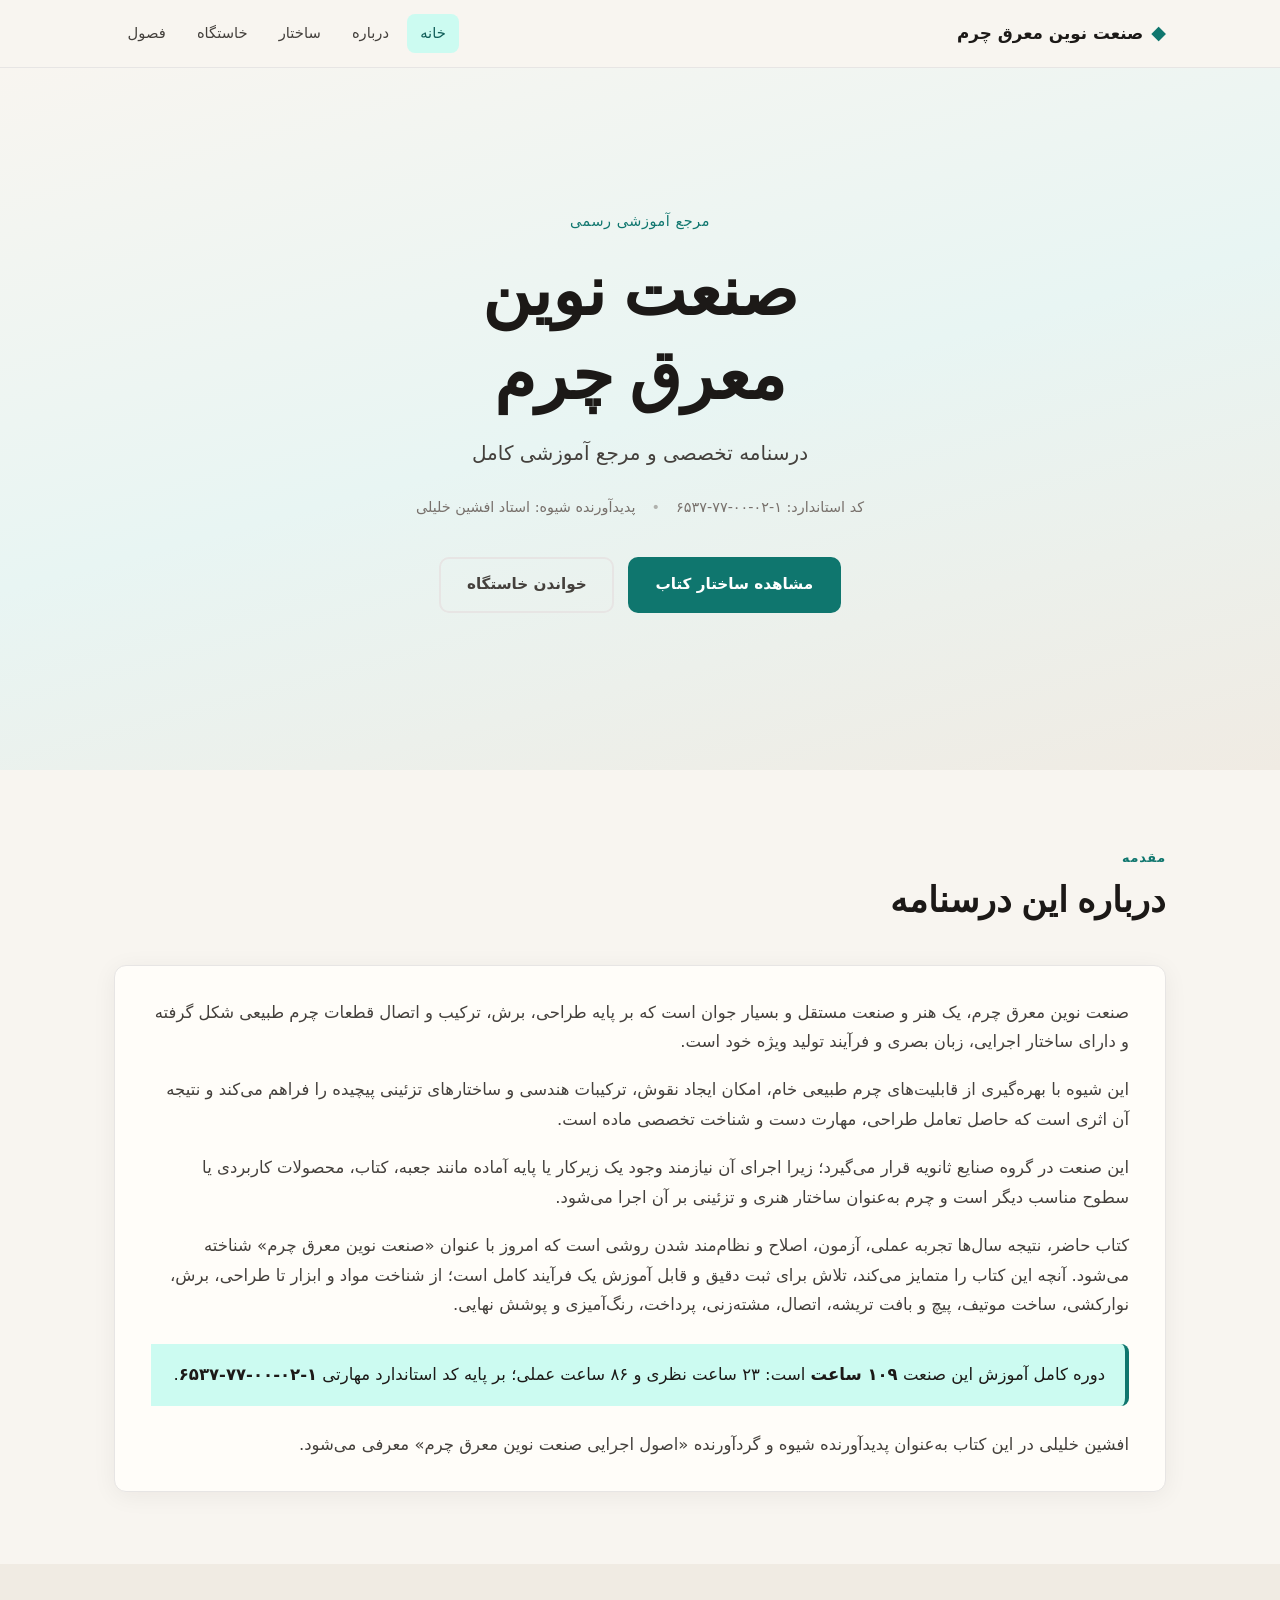
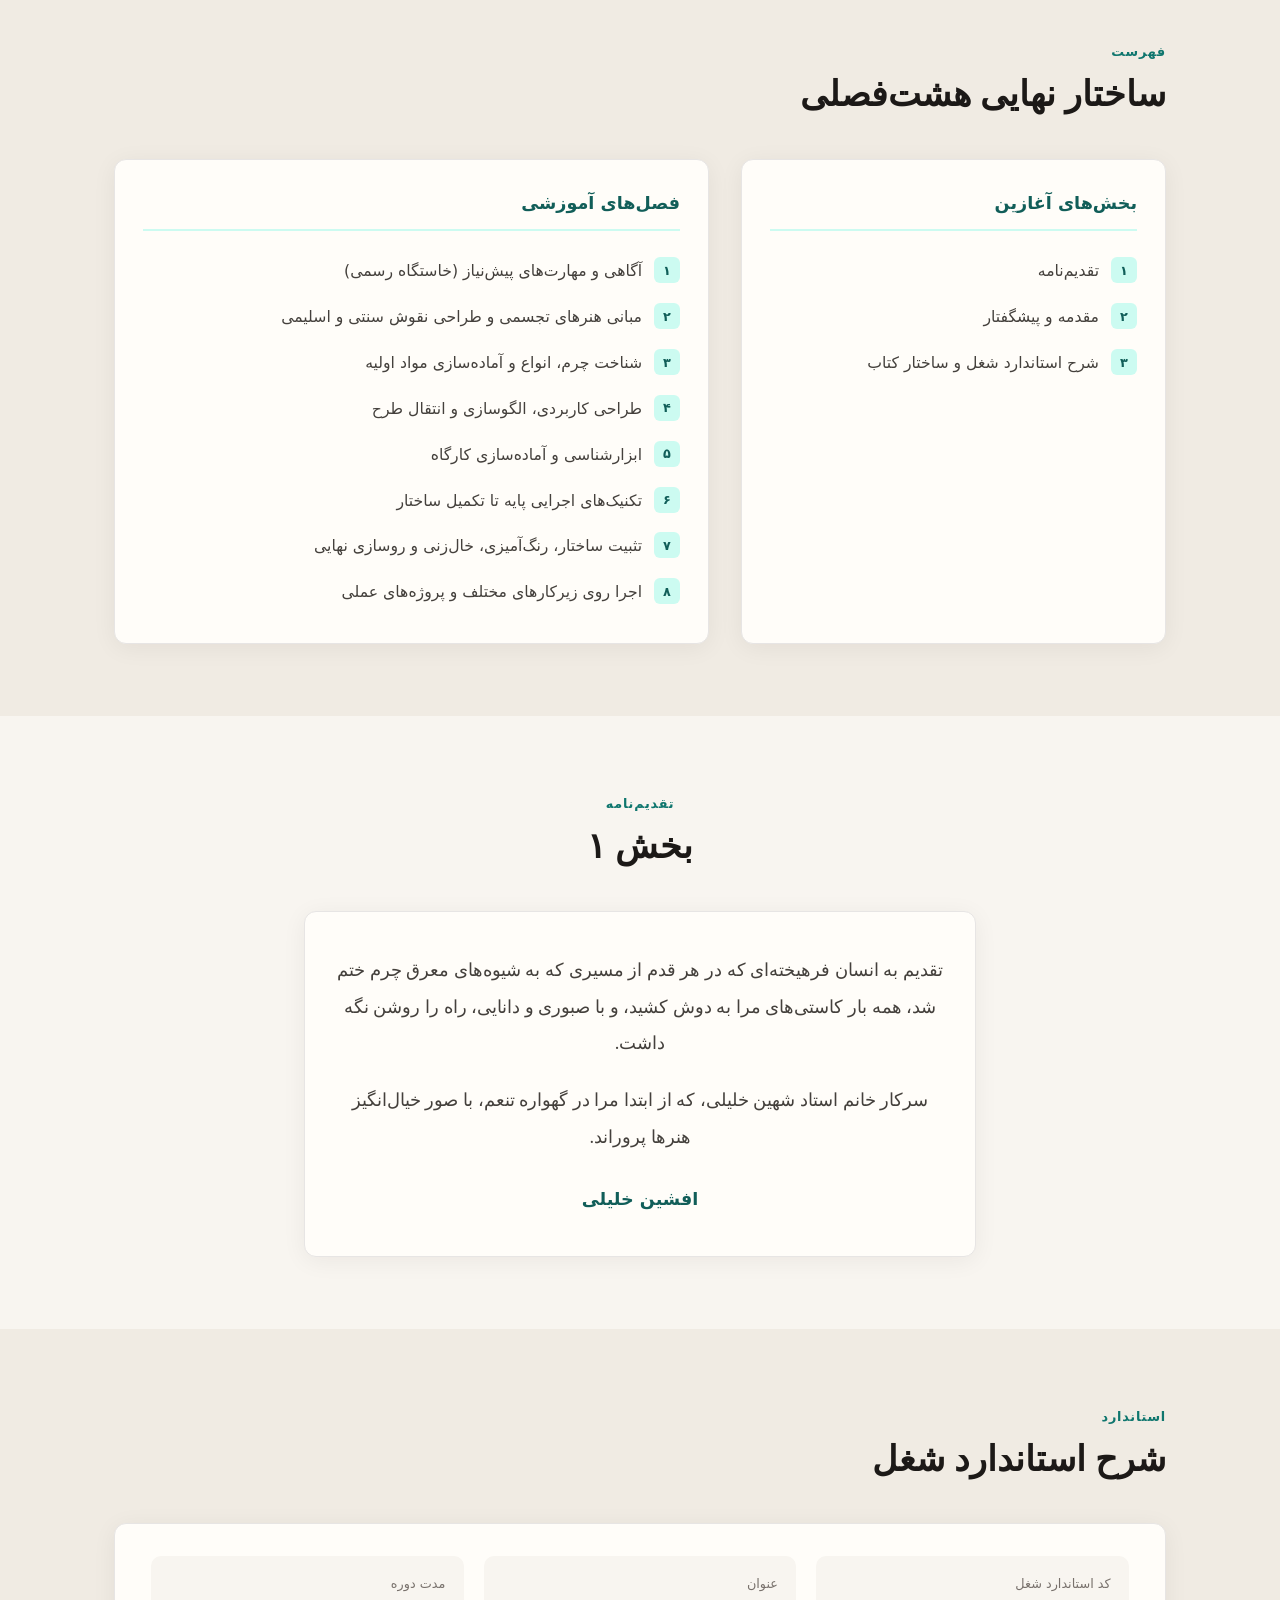
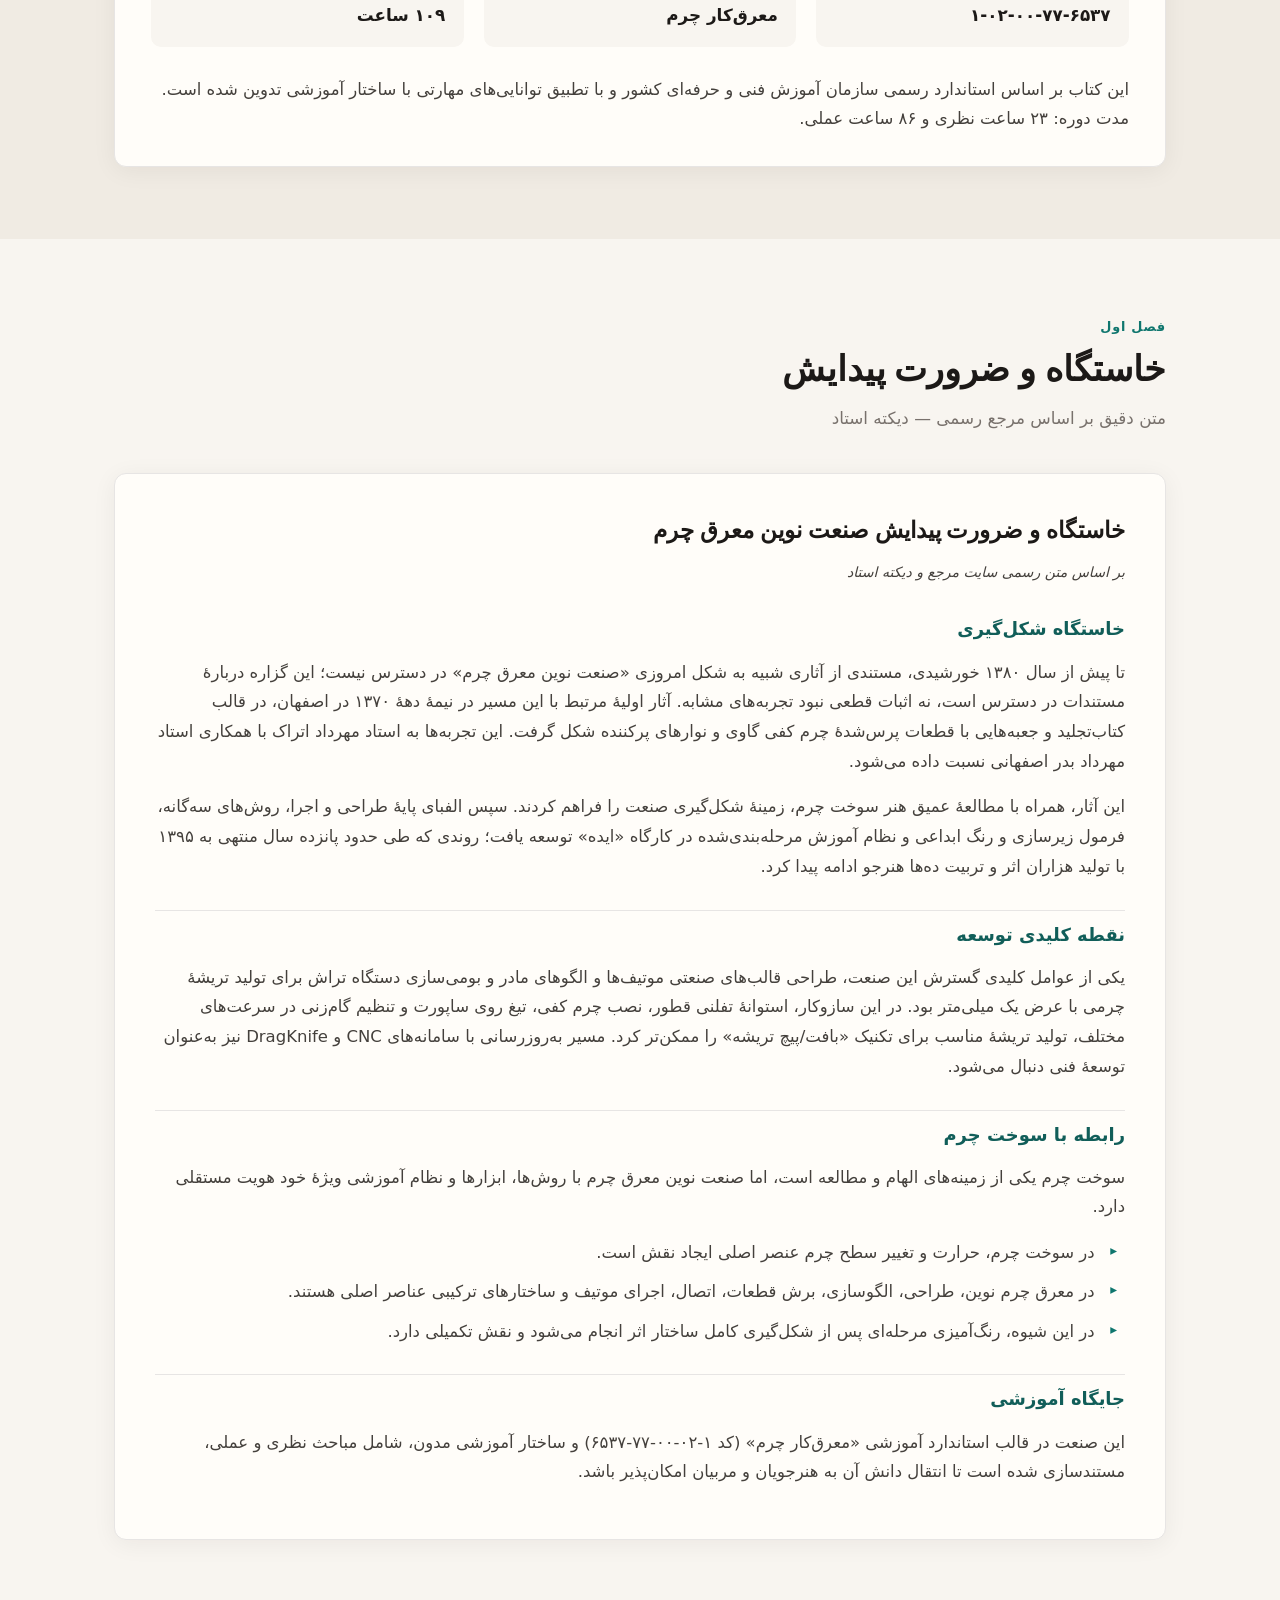
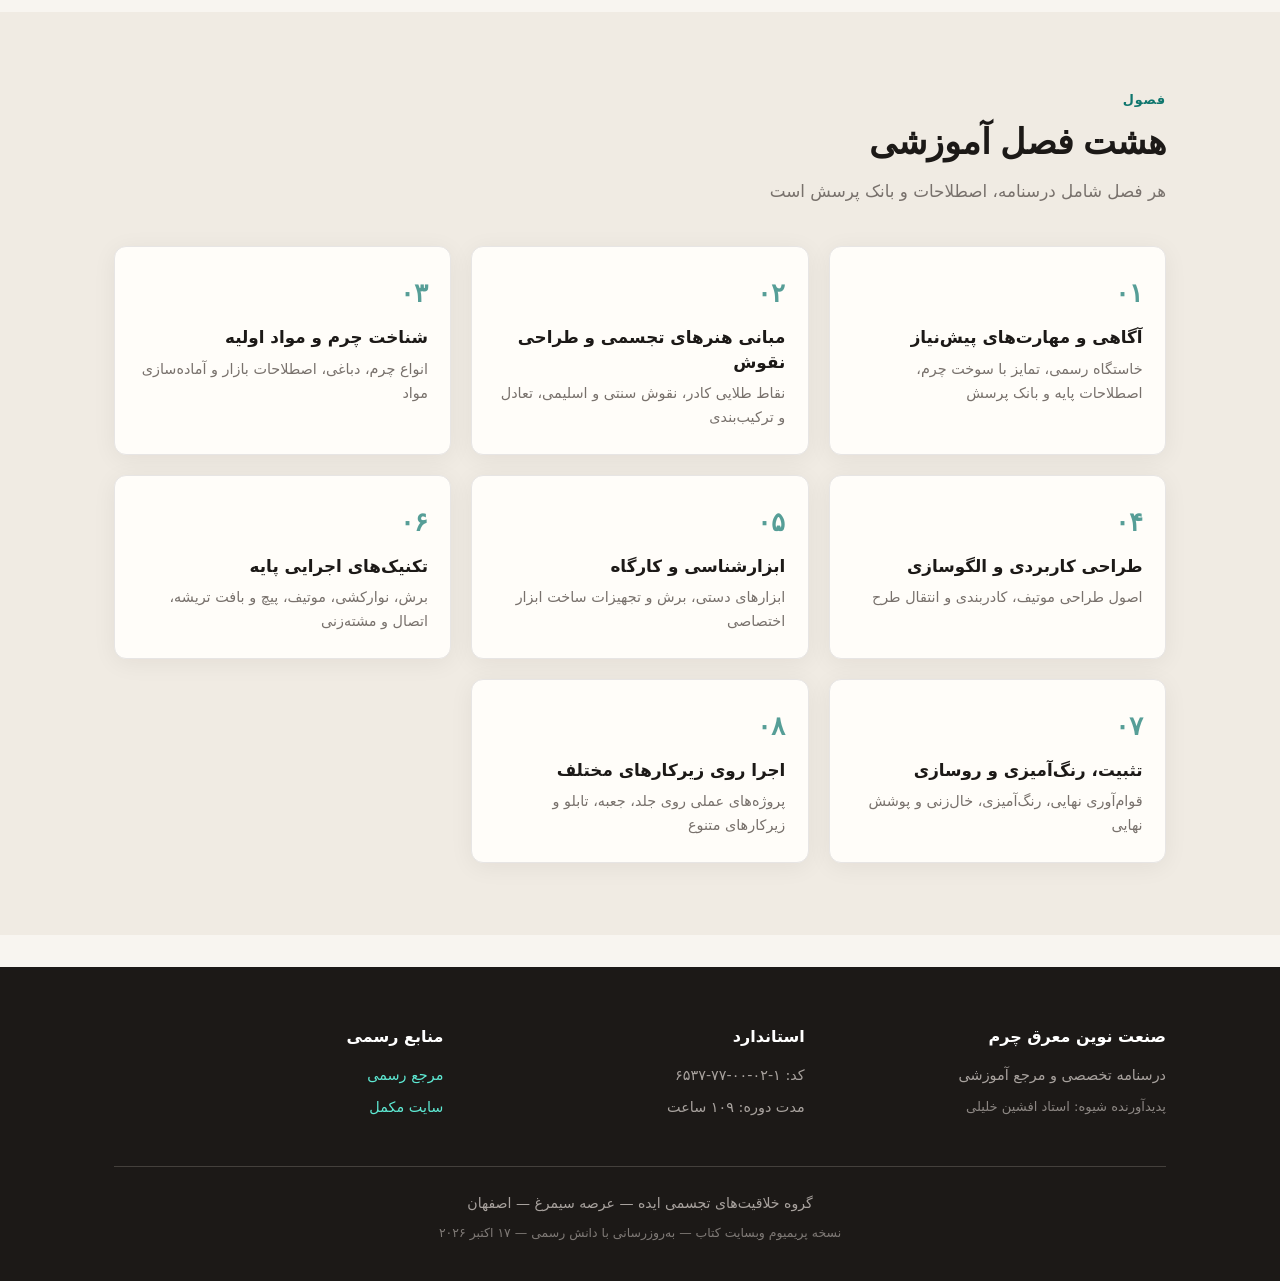
==== index.html @ 6c36123d "Premium redesign: deep leather aesthetic + updated official content" ====
<!DOCTYPE html>
<html lang="fa" dir="rtl">
<head>
  <meta charset="UTF-8">
  <meta name="viewport" content="width=device-width, initial-scale=1.0">
  <title>صنعت نوین معرق چرم | درسنامه کامل هشت‌فصلی</title>
  <meta name="description" content="درسنامه تخصصی و مرجع آموزشی کامل صنعت نوین معرق چرم. شامل خاستگاه، تکنیک‌های سه‌گانه، ابزارشناسی و پروژه‌های عملی. پدیدآورنده شیوه: استاد افشین خلیلی. کد استاندارد ۱-۰۲-۰۰-۷۷-۶۵۳۷">
  <meta name="keywords" content="معرق چرم, صنعت نوین معرق چرم, معرق‌کار چرم, آموزش معرق چرم, افشین خلیلی, چرم طبیعی, هنر چرم, بافت تریشه">
  <meta name="author" content="استاد افشین خلیلی">
  <meta name="robots" content="index, follow">
  <meta property="og:title" content="صنعت نوین معرق چرم | درسنامه کامل">
  <meta property="og:description" content="درسنامه تخصصی و مرجع آموزشی کامل صنعت نوین معرق چرم — پدیدآورنده شیوه: استاد افشین خلیلی">
  <meta property="og:type" content="website">
  <meta property="og:locale" content="fa_IR">
  <link rel="canonical" href="https://deepdesigntechnology-design.github.io/moaraq-charm-book/">
  <link rel="stylesheet" href="css/style.css">
</head>
<body>
  <header class="site-header">
    <div class="header-inner">
      <a href="#home" class="logo">
        <span class="logo-mark">◆</span>
        <span class="logo-text">صنعت نوین معرق چرم</span>
      </a>
      <nav class="main-nav" id="mainNav">
        <a href="#home" class="nav-link active">خانه</a>
        <a href="#about" class="nav-link">درباره</a>
        <a href="#structure" class="nav-link">ساختار</a>
        <a href="#origin" class="nav-link">خاستگاه</a>
        <a href="#chapters" class="nav-link">فصول</a>
      </nav>
      <button class="menu-toggle" id="menuToggle" aria-label="منو">☰</button>
    </div>
  </header>

  <section id="home" class="hero">
    <div class="hero-content">
      <p class="hero-eyebrow">مرجع آموزشی رسمی</p>
      <h1 class="hero-title">صنعت نوین<br><span>معرق چرم</span></h1>
      <p class="hero-subtitle">درسنامه تخصصی و مرجع آموزشی کامل</p>
      <div class="hero-meta">
        <span>کد استاندارد: ۱-۰۲-۰۰-۷۷-۶۵۳۷</span>
        <span class="dot">•</span>
        <span>پدیدآورنده شیوه: استاد افشین خلیلی</span>
      </div>
      <div class="hero-actions">
        <a href="#structure" class="btn btn-primary">مشاهده ساختار کتاب</a>
        <a href="#origin" class="btn btn-outline">خواندن خاستگاه</a>
      </div>
    </div>
    <div class="hero-decoration">
      <div class="deco-circle"></div>
      <div class="deco-line"></div>
    </div>
  </section>

  <section id="about" class="section">
    <div class="container">
      <div class="section-header">
        <span class="section-label">مقدمه</span>
        <h2 class="section-title">درباره این درسنامه</h2>
      </div>
      <div class="content-card reveal">
        <p>صنعت نوین معرق چرم، یک هنر و صنعت مستقل و بسیار جوان است که بر پایه طراحی، برش، ترکیب و اتصال قطعات چرم طبیعی شکل گرفته و دارای ساختار اجرایی، زبان بصری و فرآیند تولید ویژه خود است.</p>
        <p>این شیوه با بهره‌گیری از قابلیت‌های چرم طبیعی خام، امکان ایجاد نقوش، ترکیبات هندسی و ساختارهای تزئینی پیچیده را فراهم می‌کند و نتیجه آن اثری است که حاصل تعامل طراحی، مهارت دست و شناخت تخصصی ماده است.</p>
        <p>این صنعت در گروه صنایع ثانویه قرار می‌گیرد؛ زیرا اجرای آن نیازمند وجود یک زیرکار یا پایه آماده مانند جعبه، کتاب، محصولات کاربردی یا سطوح مناسب دیگر است و چرم به‌عنوان ساختار هنری و تزئینی بر آن اجرا می‌شود.</p>
        <p>کتاب حاضر، نتیجه سال‌ها تجربه عملی، آزمون، اصلاح و نظام‌مند شدن روشی است که امروز با عنوان «صنعت نوین معرق چرم» شناخته می‌شود. آنچه این کتاب را متمایز می‌کند، تلاش برای ثبت دقیق و قابل آموزش یک فرآیند کامل است؛ از شناخت مواد و ابزار تا طراحی، برش، نوارکشی، ساخت موتیف، پیچ و بافت تریشه، اتصال، مشته‌زنی، پرداخت، رنگ‌آمیزی و پوشش نهایی.</p>
        <p class="highlight-box">دوره کامل آموزش این صنعت <strong>۱۰۹ ساعت</strong> است: ۲۳ ساعت نظری و ۸۶ ساعت عملی؛ بر پایه کد استاندارد مهارتی <strong>۱-۰۲-۰۰-۷۷-۶۵۳۷</strong>.</p>
        <p>افشین خلیلی در این کتاب به‌عنوان پدیدآورنده شیوه و گردآورنده «اصول اجرایی صنعت نوین معرق چرم» معرفی می‌شود.</p>
      </div>
    </div>
  </section>

  <section id="structure" class="section section-alt">
    <div class="container">
      <div class="section-header">
        <span class="section-label">فهرست</span>
        <h2 class="section-title">ساختار نهایی هشت‌فصلی</h2>
      </div>
      <div class="structure-grid">
        <div class="structure-group reveal">
          <h3>بخش‌های آغازین</h3>
          <ul class="structure-list">
            <li><span class="num">۱</span> تقدیم‌نامه</li>
            <li><span class="num">۲</span> مقدمه و پیشگفتار</li>
            <li><span class="num">۳</span> شرح استاندارد شغل و ساختار کتاب</li>
          </ul>
        </div>
        <div class="structure-group reveal">
          <h3>فصل‌های آموزشی</h3>
          <ul class="structure-list">
            <li><a href="#origin"><span class="num">۱</span> آگاهی و مهارت‌های پیش‌نیاز (خاستگاه رسمی)</a></li>
            <li><a href="chapters/chapter2.html"><span class="num">۲</span> مبانی هنرهای تجسمی و طراحی نقوش سنتی و اسلیمی</a></li>
            <li><a href="chapters/chapter3.html"><span class="num">۳</span> شناخت چرم، انواع و آماده‌سازی مواد اولیه</a></li>
            <li><a href="chapters/chapter4.html"><span class="num">۴</span> طراحی کاربردی، الگوسازی و انتقال طرح</a></li>
            <li><a href="chapters/chapter5.html"><span class="num">۵</span> ابزارشناسی و آماده‌سازی کارگاه</a></li>
            <li><a href="chapters/chapter6.html"><span class="num">۶</span> تکنیک‌های اجرایی پایه تا تکمیل ساختار</a></li>
            <li><a href="chapters/chapter7.html"><span class="num">۷</span> تثبیت ساختار، رنگ‌آمیزی، خال‌زنی و روسازی نهایی</a></li>
            <li><a href="chapters/chapter8.html"><span class="num">۸</span> اجرا روی زیرکارهای مختلف و پروژه‌های عملی</a></li>
          </ul>
        </div>
      </div>
    </div>
  </section>

  <section id="dedication" class="section">
    <div class="container narrow">
      <div class="section-header center">
        <span class="section-label">تقدیم‌نامه</span>
        <h2 class="section-title">بخش ۱</h2>
      </div>
      <div class="dedication-card reveal">
        <p class="dedication-text">تقدیم به انسان فرهیخته‌ای که در هر قدم از مسیری که به شیوه‌های معرق چرم ختم شد، همه بار کاستی‌های مرا به دوش کشید، و با صبوری و دانایی، راه را روشن نگه داشت.</p>
        <p class="dedication-text">سرکار خانم استاد شهین خلیلی، که از ابتدا مرا در گهواره تنعم، با صور خیال‌انگیز هنرها پروراند.</p>
        <p class="dedication-author">افشین خلیلی</p>
      </div>
    </div>
  </section>

  <section id="standard" class="section section-alt">
    <div class="container">
      <div class="section-header">
        <span class="section-label">استاندارد</span>
        <h2 class="section-title">شرح استاندارد شغل</h2>
      </div>
      <div class="content-card reveal">
        <div class="info-row">
          <div class="info-item">
            <span class="info-label">کد استاندارد شغل</span>
            <span class="info-value">۱-۰۲-۰۰-۷۷-۶۵۳۷</span>
          </div>
          <div class="info-item">
            <span class="info-label">عنوان</span>
            <span class="info-value">معرق‌کار چرم</span>
          </div>
          <div class="info-item">
            <span class="info-label">مدت دوره</span>
            <span class="info-value">۱۰۹ ساعت</span>
          </div>
        </div>
        <p>این کتاب بر اساس استاندارد رسمی سازمان آموزش فنی و حرفه‌ای کشور و با تطبیق توانایی‌های مهارتی با ساختار آموزشی تدوین شده است. مدت دوره: ۲۳ ساعت نظری و ۸۶ ساعت عملی.</p>
      </div>
    </div>
  </section>

  <section id="origin" class="section">
    <div class="container">
      <div class="section-header">
        <span class="section-label">فصل اول</span>
        <h2 class="section-title">خاستگاه و ضرورت پیدایش</h2>
        <p class="section-desc">متن دقیق بر اساس مرجع رسمی — دیکته استاد</p>
      </div>
      <article class="chapter-content reveal">
        <h3 class="chapter-subtitle">خاستگاه و ضرورت پیدایش صنعت نوین معرق چرم</h3>
        <p class="source-note">بر اساس متن رسمی سایت مرجع و دیکته استاد</p>

        <h4>خاستگاه شکل‌گیری</h4>
        <p>تا پیش از سال ۱۳۸۰ خورشیدی، مستندی از آثاری شبیه به شکل امروزی «صنعت نوین معرق چرم» در دسترس نیست؛ این گزاره دربارهٔ مستندات در دسترس است، نه اثبات قطعی نبود تجربه‌های مشابه. آثار اولیهٔ مرتبط با این مسیر در نیمهٔ دههٔ ۱۳۷۰ در اصفهان، در قالب کتاب‌تجلید و جعبه‌هایی با قطعات پرس‌شدهٔ چرم کفی گاوی و نوارهای پرکننده شکل گرفت. این تجربه‌ها به استاد مهرداد اتراک با همکاری استاد مهرداد بدر اصفهانی نسبت داده می‌شود.</p>
        <p>این آثار، همراه با مطالعهٔ عمیق هنر سوخت چرم، زمینهٔ شکل‌گیری صنعت را فراهم کردند. سپس الفبای پایهٔ طراحی و اجرا، روش‌های سه‌گانه، فرمول زیرسازی و رنگ ابداعی و نظام آموزش مرحله‌بندی‌شده در کارگاه «ایده» توسعه یافت؛ روندی که طی حدود پانزده سال منتهی به ۱۳۹۵ با تولید هزاران اثر و تربیت ده‌ها هنرجو ادامه پیدا کرد.</p>

        <h4>نقطه کلیدی توسعه</h4>
        <p>یکی از عوامل کلیدی گسترش این صنعت، طراحی قالب‌های صنعتی موتیف‌ها و الگوهای مادر و بومی‌سازی دستگاه تراش برای تولید تریشهٔ چرمی با عرض یک میلی‌متر بود. در این سازوکار، استوانهٔ تفلنی قطور، نصب چرم کفی، تیغ روی ساپورت و تنظیم گام‌زنی در سرعت‌های مختلف، تولید تریشهٔ مناسب برای تکنیک «بافت/پیچ تریشه» را ممکن‌تر کرد. مسیر به‌روزرسانی با سامانه‌های CNC و DragKnife نیز به‌عنوان توسعهٔ فنی دنبال می‌شود.</p>

        <h4>رابطه با سوخت چرم</h4>
        <p>سوخت چرم یکی از زمینه‌های الهام و مطالعه است، اما صنعت نوین معرق چرم با روش‌ها، ابزارها و نظام آموزشی ویژهٔ خود هویت مستقلی دارد.</p>
        <ul class="clean-list">
          <li>در سوخت چرم، حرارت و تغییر سطح چرم عنصر اصلی ایجاد نقش است.</li>
          <li>در معرق چرم نوین، طراحی، الگوسازی، برش قطعات، اتصال، اجرای موتیف و ساختارهای ترکیبی عناصر اصلی هستند.</li>
          <li>در این شیوه، رنگ‌آمیزی مرحله‌ای پس از شکل‌گیری کامل ساختار اثر انجام می‌شود و نقش تکمیلی دارد.</li>
        </ul>

        <h4>جایگاه آموزشی</h4>
        <p>این صنعت در قالب استاندارد آموزشی «معرق‌کار چرم» (کد ۱-۰۲-۰۰-۷۷-۶۵۳۷) و ساختار آموزشی مدون، شامل مباحث نظری و عملی، مستندسازی شده است تا انتقال دانش آن به هنرجویان و مربیان امکان‌پذیر باشد.</p>
      </article>
    </div>
  </section>

  <section id="chapters" class="section section-alt">
    <div class="container">
      <div class="section-header">
        <span class="section-label">فصول</span>
        <h2 class="section-title">هشت فصل آموزشی</h2>
        <p class="section-desc">هر فصل شامل درسنامه، اصطلاحات و بانک پرسش است</p>
      </div>
      <div class="chapters-grid">
        <a href="#origin" class="chapter-card reveal">
          <div class="chapter-num">۰۱</div>
          <h3>آگاهی و مهارت‌های پیش‌نیاز</h3>
          <p>خاستگاه رسمی، تمایز با سوخت چرم، اصطلاحات پایه و بانک پرسش</p>
        </a>
        <a href="chapters/chapter2.html" class="chapter-card reveal">
          <div class="chapter-num">۰۲</div>
          <h3>مبانی هنرهای تجسمی و طراحی نقوش</h3>
          <p>نقاط طلایی کادر، نقوش سنتی و اسلیمی، تعادل و ترکیب‌بندی</p>
        </a>
        <a href="chapters/chapter3.html" class="chapter-card reveal">
          <div class="chapter-num">۰۳</div>
          <h3>شناخت چرم و مواد اولیه</h3>
          <p>انواع چرم، دباغی، اصطلاحات بازار و آماده‌سازی مواد</p>
        </a>
        <a href="chapters/chapter4.html" class="chapter-card reveal">
          <div class="chapter-num">۰۴</div>
          <h3>طراحی کاربردی و الگوسازی</h3>
          <p>اصول طراحی موتیف، کادربندی و انتقال طرح</p>
        </a>
        <a href="chapters/chapter5.html" class="chapter-card reveal">
          <div class="chapter-num">۰۵</div>
          <h3>ابزارشناسی و کارگاه</h3>
          <p>ابزارهای دستی، برش و تجهیزات ساخت ابزار اختصاصی</p>
        </a>
        <a href="chapters/chapter6.html" class="chapter-card reveal">
          <div class="chapter-num">۰۶</div>
          <h3>تکنیک‌های اجرایی پایه</h3>
          <p>برش، نوارکشی، موتیف، پیچ و بافت تریشه، اتصال و مشته‌زنی</p>
        </a>
        <a href="chapters/chapter7.html" class="chapter-card reveal">
          <div class="chapter-num">۰۷</div>
          <h3>تثبیت، رنگ‌آمیزی و روسازی</h3>
          <p>قوام‌آوری نهایی، رنگ‌آمیزی، خال‌زنی و پوشش نهایی</p>
        </a>
        <a href="chapters/chapter8.html" class="chapter-card reveal">
          <div class="chapter-num">۰۸</div>
          <h3>اجرا روی زیرکارهای مختلف</h3>
          <p>پروژه‌های عملی روی جلد، جعبه، تابلو و زیرکارهای متنوع</p>
        </a>
      </div>
    </div>
  </section>

  <footer class="site-footer">
    <div class="container">
      <div class="footer-grid">
        <div class="footer-col">
          <h4>صنعت نوین معرق چرم</h4>
          <p>درسنامه تخصصی و مرجع آموزشی</p>
          <p class="small">پدیدآورنده شیوه: استاد افشین خلیلی</p>
        </div>
        <div class="footer-col">
          <h4>استاندارد</h4>
          <p>کد: ۱-۰۲-۰۰-۷۷-۶۵۳۷</p>
          <p>مدت دوره: ۱۰۹ ساعت</p>
        </div>
        <div class="footer-col">
          <h4>منابع رسمی</h4>
          <p><a href="https://deepdesigntechnology-design.github.io/novin-leather-marquetry/" target="_blank" rel="noopener">مرجع رسمی</a></p>
          <p><a href="https://ppgrqnb0.b12sites.com/" target="_blank" rel="noopener">سایت مکمل</a></p>
        </div>
      </div>
      <div class="footer-bottom">
        <p>گروه خلاقیت‌های تجسمی ایده — عرصه سیمرغ — اصفهان</p>
        <p class="small">نسخه پریمیوم وبسایت کتاب — به‌روزرسانی با دانش رسمی — ۱۷ اکتبر ۲۰۲۶</p>
      </div>
    </div>
  </footer>

  <script src="js/main.js"></script>
</body>
</html>
---- css/style.css ----
/* صنعت نوین معرق چرم — Website Styles */
:root {
  --bg: #f8f5f0;
  --bg-alt: #f0ebe3;
  --paper: #fffdf9;
  --ink: #1c1917;
  --ink-soft: #44403c;
  --muted: #78716c;
  --accent: #0f766e;
  --accent-soft: #ccfbf1;
  --accent-dark: #115e59;
  --border: #e7e5e4;
  --shadow: 0 4px 24px rgba(28, 25, 23, 0.06);
  --radius: 12px;
  --font-body: 'Vazirmatn', 'Noto Naskh Arabic', system-ui, sans-serif;
  --font-display: 'Noto Naskh Arabic', 'Vazirmatn', serif;
  --max-w: 1100px;
  --header-h: 68px;
}
*, *::before, *::after { box-sizing: border-box; margin: 0; padding: 0; }
html { scroll-behavior: smooth; scroll-padding-top: calc(var(--header-h) + 16px); }
body { font-family: var(--font-body); background: var(--bg); color: var(--ink); line-height: 1.8; font-size: 16.5px; -webkit-font-smoothing: antialiased; }
.site-header { position: sticky; top: 0; z-index: 100; background: rgba(248, 245, 240, 0.92); backdrop-filter: blur(12px); border-bottom: 1px solid var(--border); height: var(--header-h); }
.header-inner { max-width: var(--max-w); margin: 0 auto; padding: 0 1.5rem; height: 100%; display: flex; align-items: center; justify-content: space-between; gap: 1.5rem; }
.logo { display: flex; align-items: center; gap: 0.5rem; font-weight: 600; font-size: 1.05rem; color: var(--ink); text-decoration: none; }
.logo-mark { color: var(--accent); font-size: 1.2rem; }
.main-nav { display: flex; gap: 0.25rem; }
.nav-link { padding: 0.4rem 0.85rem; border-radius: 8px; color: var(--ink-soft); text-decoration: none; font-size: 0.92rem; font-weight: 500; transition: all 0.2s ease; }
.nav-link:hover, .nav-link.active { background: var(--accent-soft); color: var(--accent-dark); }
.menu-toggle { display: none; background: none; border: none; font-size: 1.5rem; cursor: pointer; color: var(--ink); }
.hero { position: relative; min-height: 78vh; display: flex; align-items: center; justify-content: center; text-align: center; padding: 4rem 1.5rem 5rem; overflow: hidden; background: linear-gradient(165deg, #f8f5f0 0%, #e8f5f3 50%, #f0ebe3 100%); }
.hero-content { position: relative; z-index: 2; max-width: 720px; }
.hero-eyebrow { font-size: 0.9rem; font-weight: 500; color: var(--accent); letter-spacing: 0.04em; margin-bottom: 1rem; }
.hero-title { font-family: var(--font-display); font-size: clamp(2.6rem, 7vw, 4.2rem); font-weight: 700; line-height: 1.25; color: var(--ink); margin-bottom: 1rem; }
.hero-subtitle { font-size: 1.25rem; color: var(--ink-soft); margin-bottom: 1.5rem; }
.hero-meta { display: flex; flex-wrap: wrap; justify-content: center; gap: 0.5rem 1rem; font-size: 0.9rem; color: var(--muted); margin-bottom: 2.25rem; }
.hero-meta .dot { opacity: 0.5; }
.hero-actions { display: flex; flex-wrap: wrap; justify-content: center; gap: 0.85rem; }
.btn { display: inline-flex; align-items: center; padding: 0.75rem 1.6rem; border-radius: 10px; font-weight: 600; font-size: 0.95rem; text-decoration: none; transition: all 0.2s ease; border: 2px solid transparent; }
.btn-primary { background: var(--accent); color: #fff; }
.btn-primary:hover { background: var(--accent-dark); transform: translateY(-1px); }
.btn-outline { background: transparent; border-color: var(--border); color: var(--ink-soft); }
.btn-outline:hover { border-color: var(--accent); color: var(--accent-dark); background: var(--accent-soft); }
.section { padding: 4.5rem 0; }
.section-alt { background: var(--bg-alt); }
.container { max-width: var(--max-w); margin: 0 auto; padding: 0 1.5rem; }
.container.narrow { max-width: 720px; }
.section-header { margin-bottom: 2.5rem; }
.section-header.center { text-align: center; }
.section-label { display: inline-block; font-size: 0.8rem; font-weight: 600; color: var(--accent); letter-spacing: 0.06em; margin-bottom: 0.5rem; text-transform: uppercase; }
.section-title { font-family: var(--font-display); font-size: clamp(1.7rem, 4vw, 2.2rem); font-weight: 700; color: var(--ink); line-height: 1.35; }
.section-desc { margin-top: 0.6rem; color: var(--muted); font-size: 1.05rem; }
.content-card { background: var(--paper); border: 1px solid var(--border); border-radius: var(--radius); padding: 2rem 2.25rem; box-shadow: var(--shadow); }
.content-card p { margin-bottom: 1.15rem; color: var(--ink-soft); }
.content-card p:last-child { margin-bottom: 0; }
.highlight-box { background: var(--accent-soft); border-right: 4px solid var(--accent); padding: 1rem 1.25rem; border-radius: 0 8px 8px 0; margin: 1.5rem 0 !important; color: var(--ink) !important; }
.structure-grid { display: grid; grid-template-columns: 1fr 1.4fr; gap: 2rem; }
@media (max-width: 768px) { .structure-grid { grid-template-columns: 1fr; } }
.structure-group { background: var(--paper); border: 1px solid var(--border); border-radius: var(--radius); padding: 1.75rem; box-shadow: var(--shadow); }
.structure-group h3 { font-size: 1.1rem; font-weight: 600; color: var(--accent-dark); margin-bottom: 1.1rem; padding-bottom: 0.6rem; border-bottom: 2px solid var(--accent-soft); }
.structure-list { list-style: none; }
.structure-list li { display: flex; align-items: flex-start; gap: 0.75rem; padding: 0.55rem 0; color: var(--ink-soft); font-size: 0.98rem; }
.structure-list .num { flex-shrink: 0; width: 26px; height: 26px; display: flex; align-items: center; justify-content: center; background: var(--accent-soft); color: var(--accent-dark); font-size: 0.8rem; font-weight: 700; border-radius: 6px; }
.structure-list a { color: inherit; text-decoration: none; display: flex; align-items: flex-start; gap: 0.75rem; width: 100%; }
.structure-list a:hover { color: var(--accent-dark); }
.dedication-card { background: var(--paper); border: 1px solid var(--border); border-radius: var(--radius); padding: 2.5rem 2rem; text-align: center; box-shadow: var(--shadow); }
.dedication-text { font-size: 1.15rem; line-height: 2; color: var(--ink-soft); margin-bottom: 1.25rem; font-family: var(--font-display); }
.dedication-author { margin-top: 1.75rem; font-weight: 600; color: var(--accent-dark); font-size: 1.1rem; }
.info-row { display: grid; grid-template-columns: repeat(auto-fit, minmax(180px, 1fr)); gap: 1.25rem; margin-bottom: 1.75rem; }
.info-item { background: var(--bg); border-radius: 10px; padding: 1rem 1.15rem; }
.info-label { display: block; font-size: 0.8rem; color: var(--muted); margin-bottom: 0.3rem; }
.info-value { font-weight: 600; color: var(--ink); font-size: 1.05rem; }
.chapter-content { background: var(--paper); border: 1px solid var(--border); border-radius: var(--radius); padding: 2.25rem 2.5rem; box-shadow: var(--shadow); }
.chapter-subtitle { font-family: var(--font-display); font-size: 1.45rem; color: var(--ink); margin-bottom: 0.5rem; }
.source-note { font-size: 0.88rem; color: var(--muted); margin-bottom: 1.75rem; font-style: italic; }
.chapter-content h4 { font-size: 1.12rem; color: var(--accent-dark); margin: 1.75rem 0 0.75rem; padding-top: 0.5rem; border-top: 1px solid var(--border); }
.chapter-content h4:first-of-type { border-top: none; padding-top: 0; }
.chapter-content p { margin-bottom: 1rem; color: var(--ink-soft); }
.clean-list { list-style: none; margin: 1rem 0 1.25rem; padding-right: 0.5rem; }
.clean-list li { position: relative; padding-right: 1.4rem; margin-bottom: 0.6rem; color: var(--ink-soft); }
.clean-list li::before { content: "▸"; position: absolute; right: 0; color: var(--accent); font-size: 0.85rem; }
.chapters-grid { display: grid; grid-template-columns: repeat(auto-fill, minmax(260px, 1fr)); gap: 1.25rem; }
.chapter-card { background: var(--paper); border: 1px solid var(--border); border-radius: var(--radius); padding: 1.5rem 1.4rem; transition: all 0.25s ease; box-shadow: var(--shadow); text-decoration: none; color: inherit; display: block; }
.chapter-card:hover { border-color: var(--accent); transform: translateY(-3px); box-shadow: 0 8px 28px rgba(15, 118, 110, 0.1); }
.chapter-num { font-size: 1.6rem; font-weight: 700; color: var(--accent); opacity: 0.7; margin-bottom: 0.5rem; font-family: var(--font-display); }
.chapter-card h3 { font-size: 1.05rem; font-weight: 600; color: var(--ink); margin-bottom: 0.5rem; line-height: 1.45; }
.chapter-card p { font-size: 0.9rem; color: var(--muted); line-height: 1.65; }
.site-footer { background: var(--ink); color: #e7e5e4; padding: 3.5rem 0 2rem; margin-top: 2rem; }
.footer-grid { display: grid; grid-template-columns: repeat(auto-fit, minmax(200px, 1fr)); gap: 2rem; margin-bottom: 2.5rem; }
.footer-col h4 { font-size: 1rem; margin-bottom: 0.75rem; color: #fff; }
.footer-col p { font-size: 0.9rem; color: #a8a29e; margin-bottom: 0.35rem; }
.footer-col a { color: #5eead4; text-decoration: none; }
.footer-col a:hover { text-decoration: underline; }
.footer-col .small { font-size: 0.82rem; opacity: 0.8; }
.footer-bottom { border-top: 1px solid #44403c; padding-top: 1.5rem; text-align: center; }
.footer-bottom p { font-size: 0.88rem; color: #a8a29e; margin-bottom: 0.3rem; }
.footer-bottom .small { font-size: 0.78rem; opacity: 0.7; }
@media (max-width: 768px) {
  .main-nav { display: none; position: absolute; top: var(--header-h); right: 0; left: 0; background: var(--bg); border-bottom: 1px solid var(--border); flex-direction: column; padding: 0.75rem; gap: 0.25rem; }
  .main-nav.open { display: flex; }
  .menu-toggle { display: block; }
  .hero { min-height: 70vh; padding: 3rem 1.25rem 4rem; }
  .content-card, .chapter-content { padding: 1.5rem 1.25rem; }
  .section { padding: 3.25rem 0; }
}
@media print {
  .site-header, .hero-actions, .menu-toggle { display: none; }
  body { background: #fff; }
  .content-card, .chapter-content { box-shadow: none; border: 1px solid #ddd; }
}
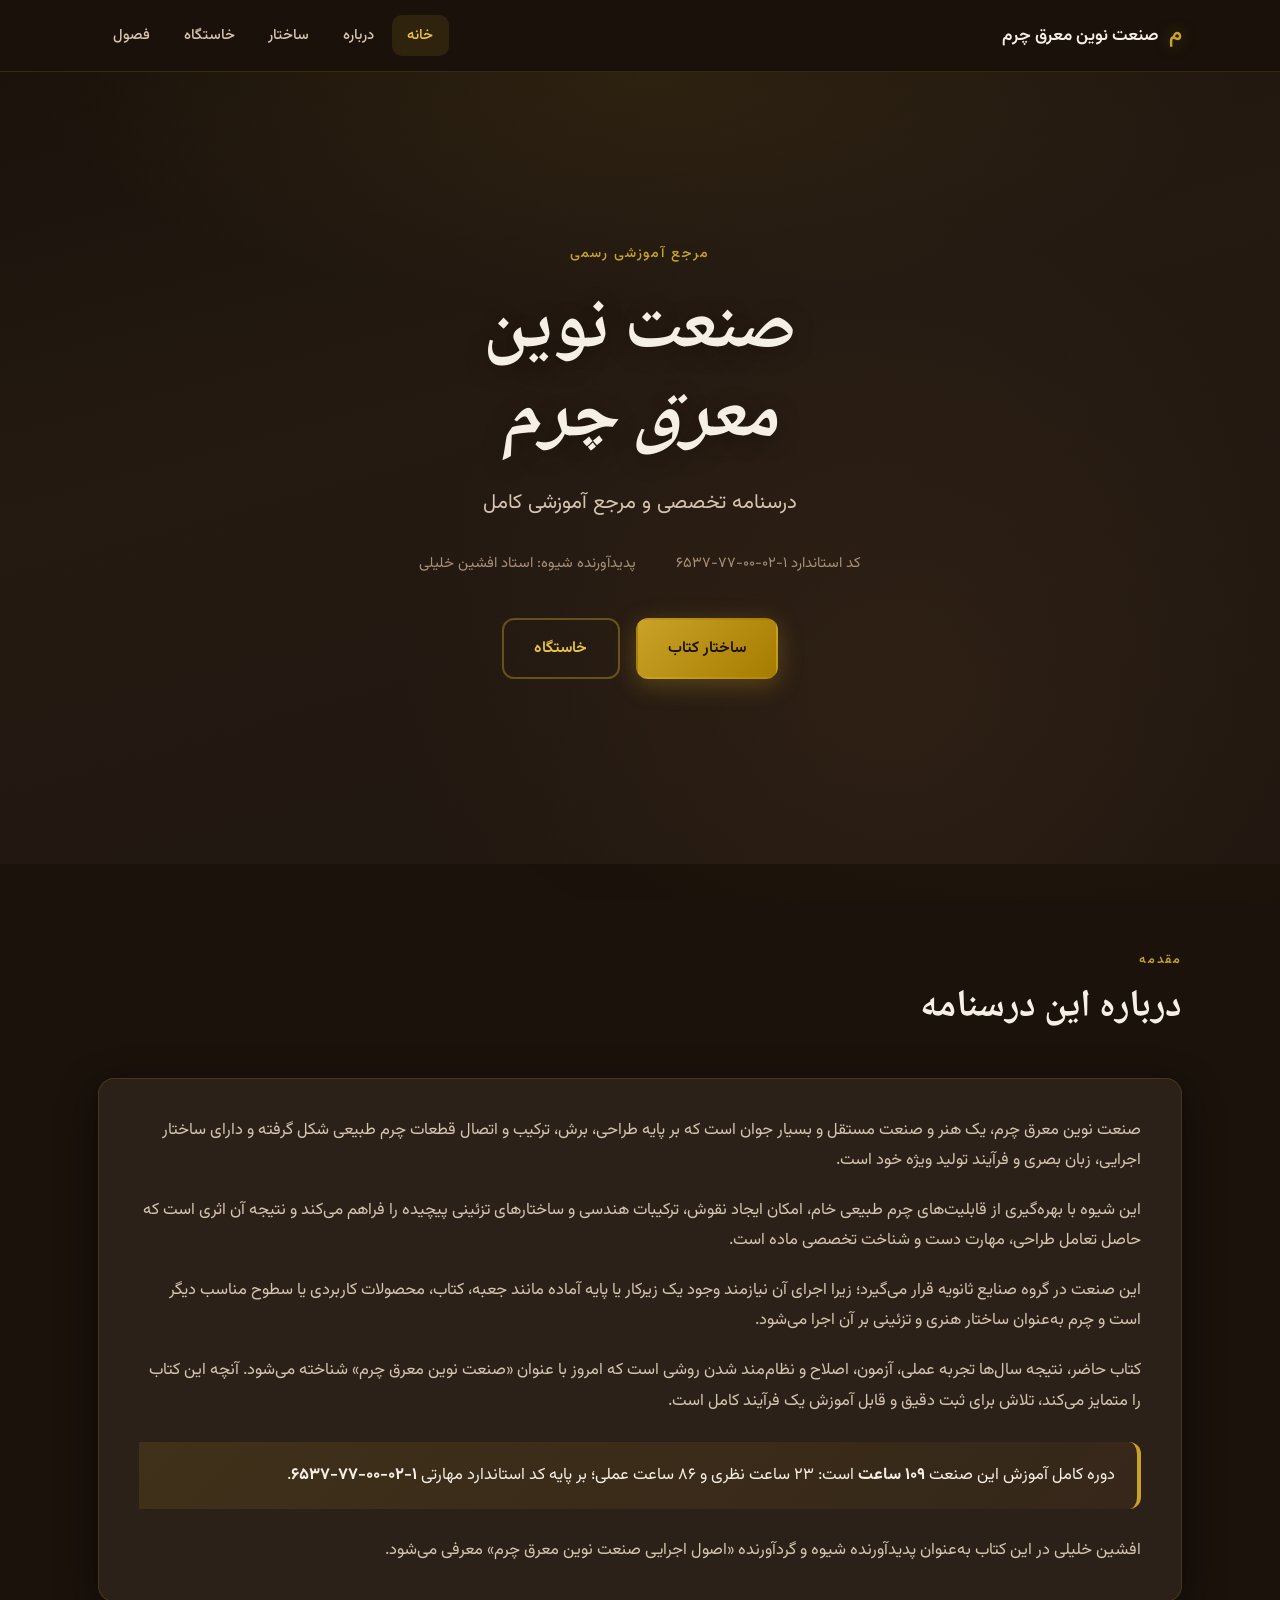
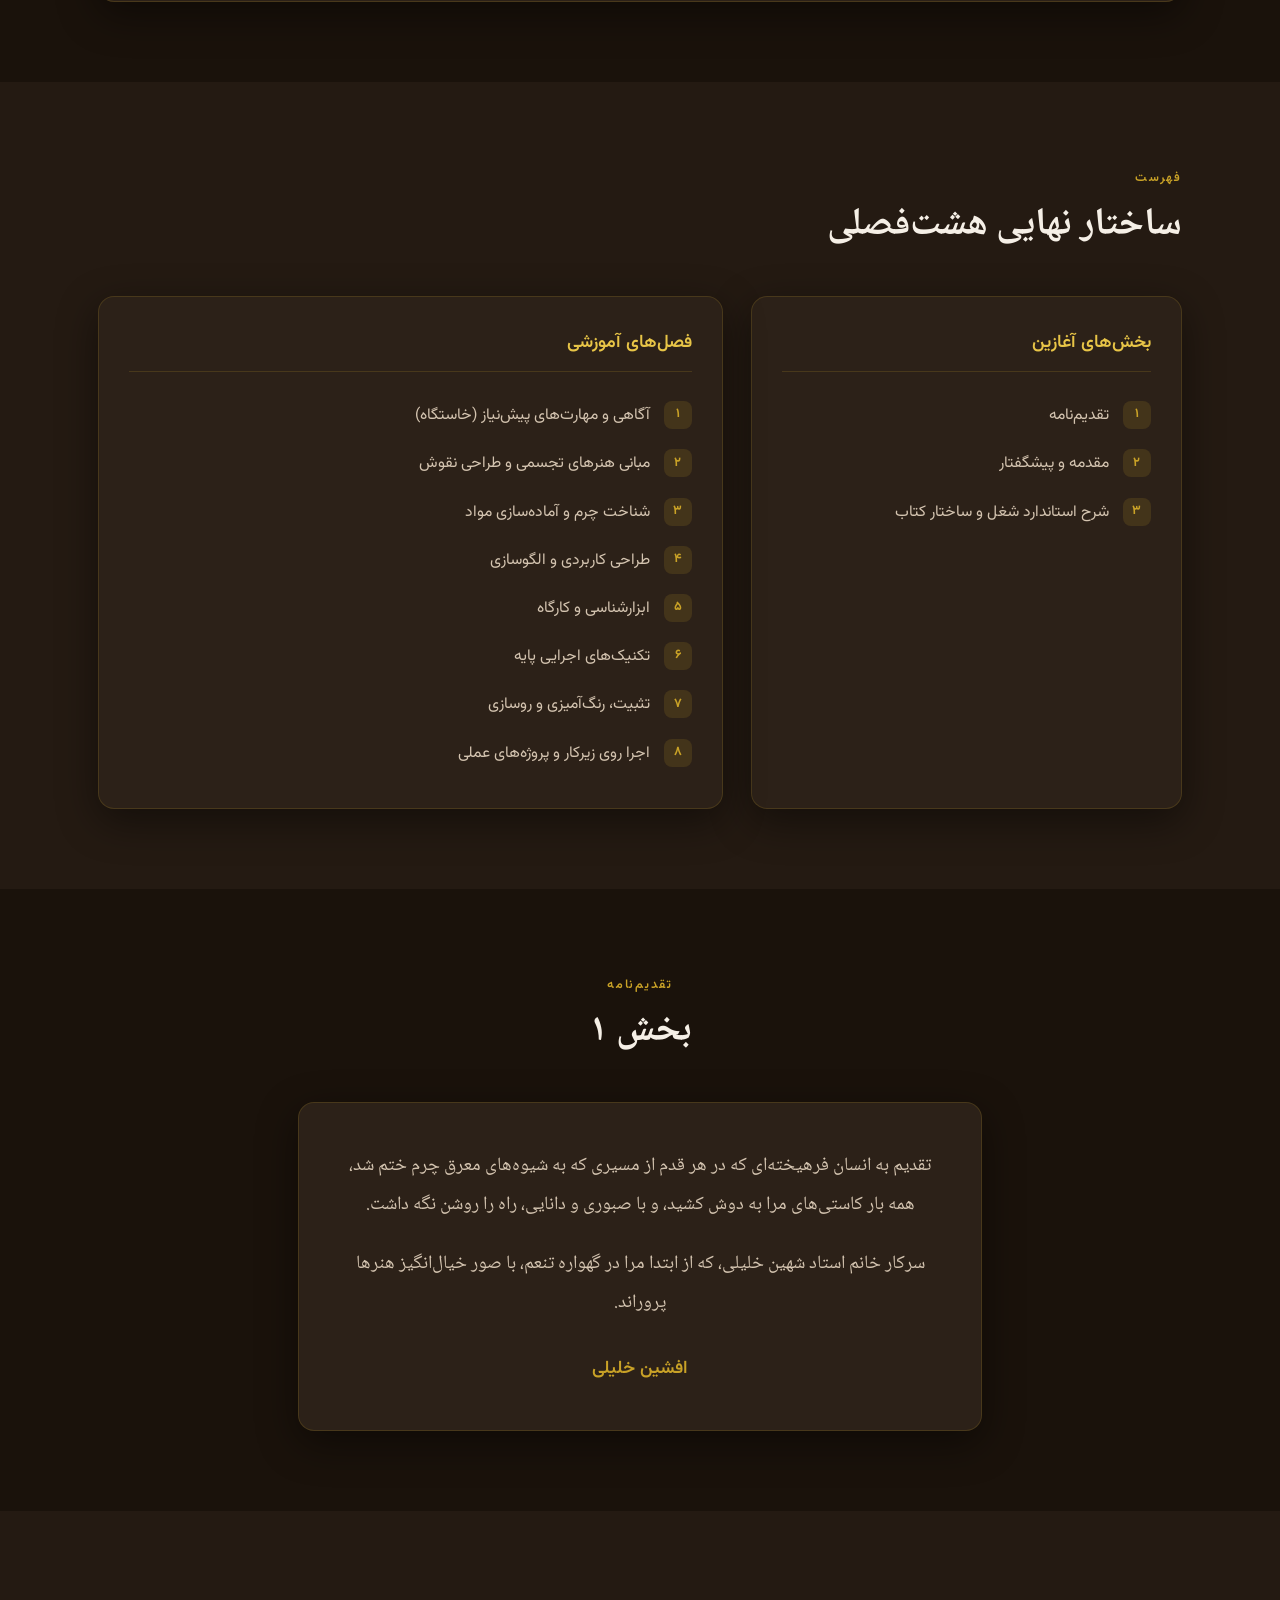
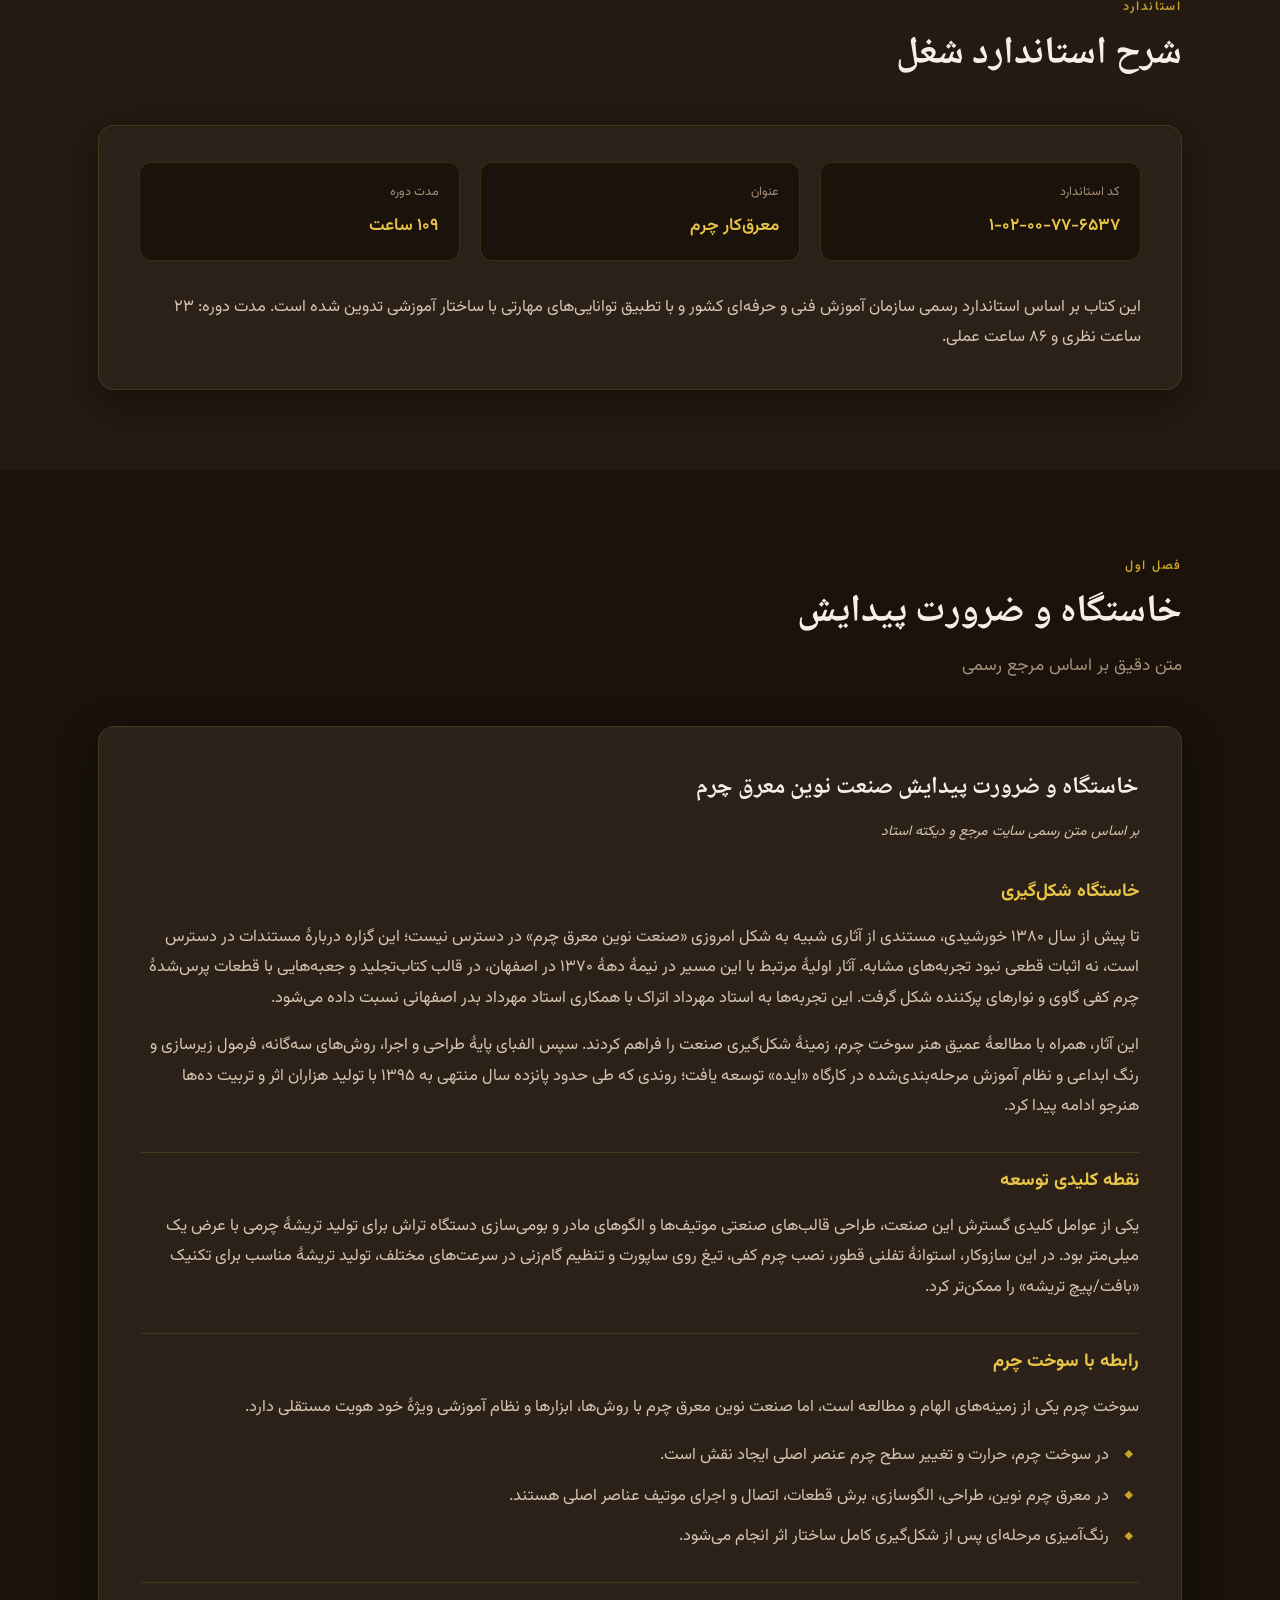
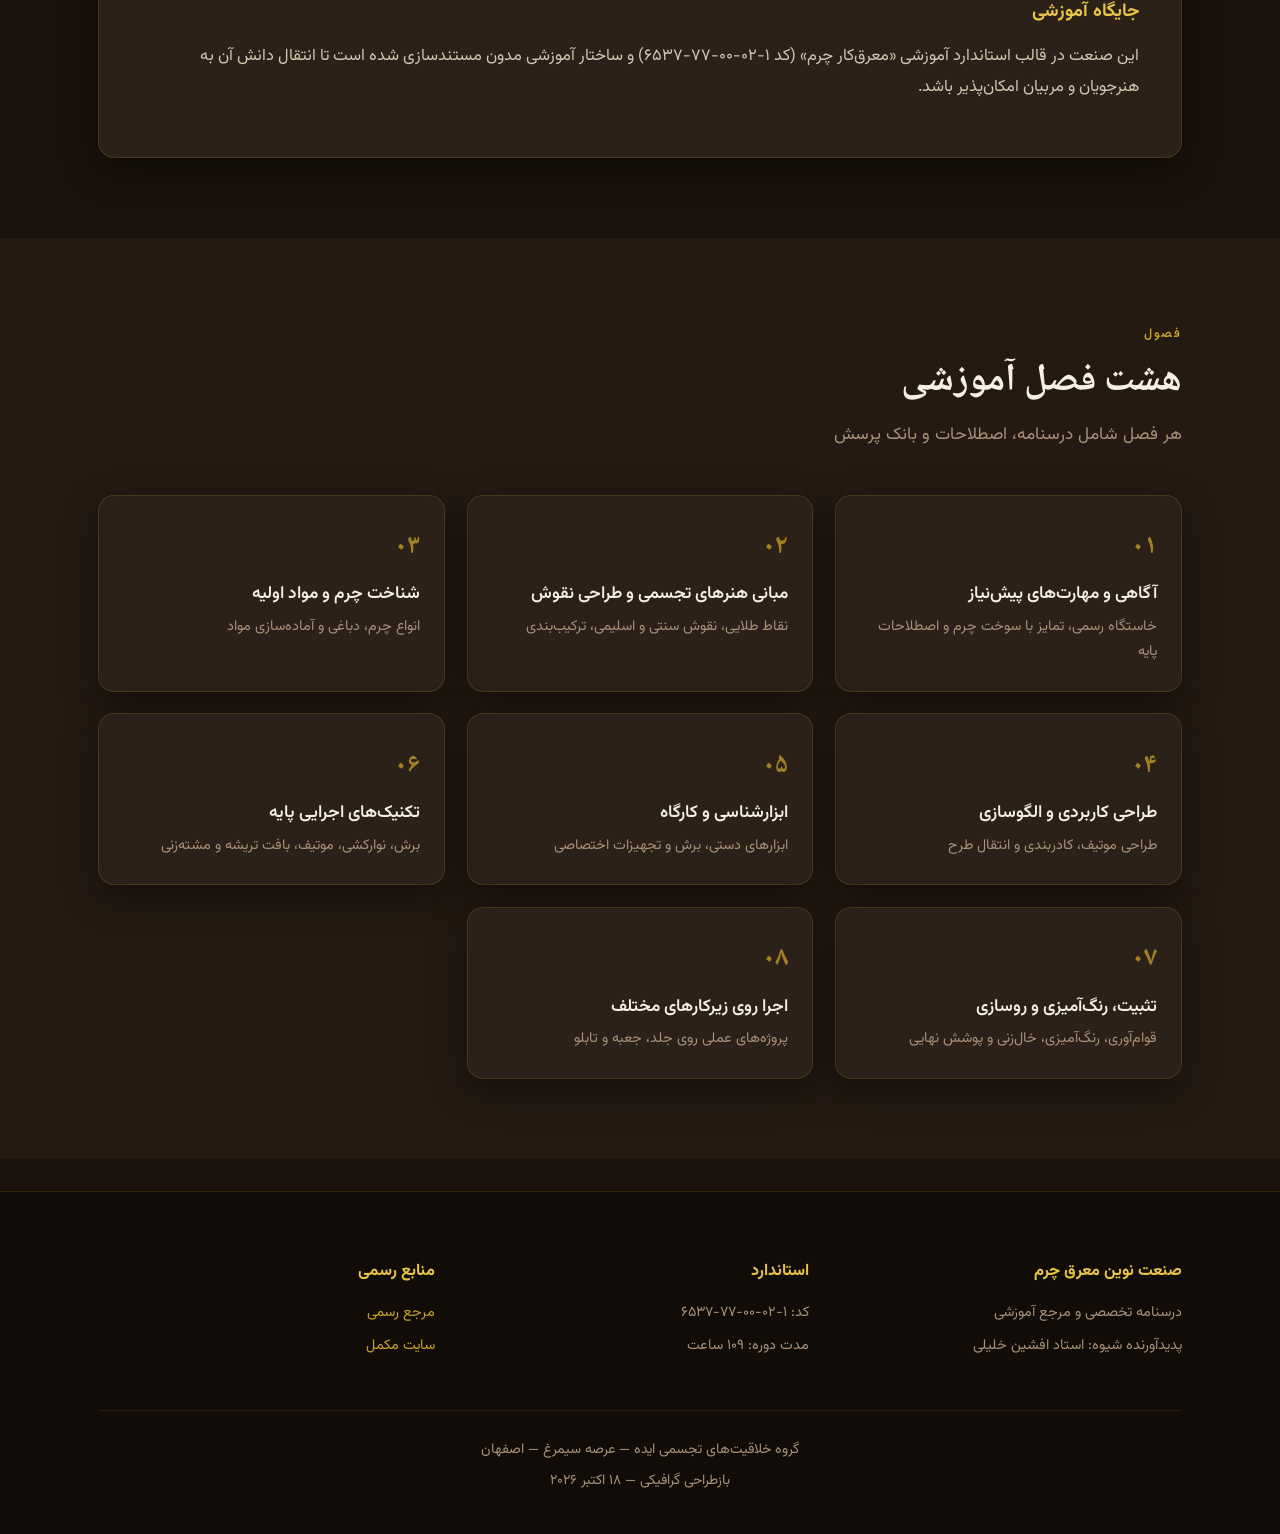
==== commit 9138b572: "Complete visual redesign: editorial graphic identity (cream + indigo + copper)" ====
--- a/index.html
+++ b/index.html
@@ -3,13 +3,13 @@
 <head>
   <meta charset="UTF-8">
   <meta name="viewport" content="width=device-width, initial-scale=1.0">
-  <title>صنعت نوین معرق چرم | درسنامه کامل هشت‌فصلی</title>
-  <meta name="description" content="درسنامه تخصصی و مرجع آموزشی کامل صنعت نوین معرق چرم. شامل خاستگاه، تکنیک‌های سه‌گانه، ابزارشناسی و پروژه‌های عملی. پدیدآورنده شیوه: استاد افشین خلیلی. کد استاندارد ۱-۰۲-۰۰-۷۷-۶۵۳۷">
-  <meta name="keywords" content="معرق چرم, صنعت نوین معرق چرم, معرق‌کار چرم, آموزش معرق چرم, افشین خلیلی, چرم طبیعی, هنر چرم, بافت تریشه">
+  <title>صنعت نوین معرق چرم | درسنامه کامل</title>
+  <meta name="description" content="درسنامه تخصصی و مرجع آموزشی کامل صنعت نوین معرق چرم. پدیدآورنده شیوه: استاد افشین خلیلی. کد استاندارد ۱-۰۲-۰۰-۷۷-۶۵۳۷">
+  <meta name="keywords" content="معرق چرم, صنعت نوین معرق چرم, معرق‌کار چرم, آموزش معرق چرم, افشین خلیلی">
   <meta name="author" content="استاد افشین خلیلی">
   <meta name="robots" content="index, follow">
   <meta property="og:title" content="صنعت نوین معرق چرم | درسنامه کامل">
-  <meta property="og:description" content="درسنامه تخصصی و مرجع آموزشی کامل صنعت نوین معرق چرم — پدیدآورنده شیوه: استاد افشین خلیلی">
+  <meta property="og:description" content="درسنامه تخصصی و مرجع آموزشی کامل صنعت نوین معرق چرم">
   <meta property="og:type" content="website">
   <meta property="og:locale" content="fa_IR">
   <link rel="canonical" href="https://deepdesigntechnology-design.github.io/moaraq-charm-book/">
@@ -19,8 +19,8 @@
   <header class="site-header">
     <div class="header-inner">
       <a href="#home" class="logo">
-        <span class="logo-mark">◆</span>
-        <span class="logo-text">صنعت نوین معرق چرم</span>
+        <span class="logo-mark">م</span>
+        <span>صنعت نوین معرق چرم</span>
       </a>
       <nav class="main-nav" id="mainNav">
         <a href="#home" class="nav-link active">خانه</a>
@@ -36,21 +36,17 @@
   <section id="home" class="hero">
     <div class="hero-content">
       <p class="hero-eyebrow">مرجع آموزشی رسمی</p>
-      <h1 class="hero-title">صنعت نوین<br><span>معرق چرم</span></h1>
+      <h1 class="hero-title">صنعت نوین<br><em>معرق چرم</em></h1>
       <p class="hero-subtitle">درسنامه تخصصی و مرجع آموزشی کامل</p>
       <div class="hero-meta">
-        <span>کد استاندارد: ۱-۰۲-۰۰-۷۷-۶۵۳۷</span>
-        <span class="dot">•</span>
+        <span>کد استاندارد ۱-۰۲-۰۰-۷۷-۶۵۳۷</span>
+        <span class="sep"></span>
         <span>پدیدآورنده شیوه: استاد افشین خلیلی</span>
       </div>
       <div class="hero-actions">
-        <a href="#structure" class="btn btn-primary">مشاهده ساختار کتاب</a>
-        <a href="#origin" class="btn btn-outline">خواندن خاستگاه</a>
-      </div>
-    </div>
-    <div class="hero-decoration">
-      <div class="deco-circle"></div>
-      <div class="deco-line"></div>
+        <a href="#structure" class="btn btn-primary">ساختار کتاب</a>
+        <a href="#origin" class="btn btn-outline">خاستگاه</a>
+      </div>
     </div>
   </section>
 
@@ -64,7 +60,7 @@
         <p>صنعت نوین معرق چرم، یک هنر و صنعت مستقل و بسیار جوان است که بر پایه طراحی، برش، ترکیب و اتصال قطعات چرم طبیعی شکل گرفته و دارای ساختار اجرایی، زبان بصری و فرآیند تولید ویژه خود است.</p>
         <p>این شیوه با بهره‌گیری از قابلیت‌های چرم طبیعی خام، امکان ایجاد نقوش، ترکیبات هندسی و ساختارهای تزئینی پیچیده را فراهم می‌کند و نتیجه آن اثری است که حاصل تعامل طراحی، مهارت دست و شناخت تخصصی ماده است.</p>
         <p>این صنعت در گروه صنایع ثانویه قرار می‌گیرد؛ زیرا اجرای آن نیازمند وجود یک زیرکار یا پایه آماده مانند جعبه، کتاب، محصولات کاربردی یا سطوح مناسب دیگر است و چرم به‌عنوان ساختار هنری و تزئینی بر آن اجرا می‌شود.</p>
-        <p>کتاب حاضر، نتیجه سال‌ها تجربه عملی، آزمون، اصلاح و نظام‌مند شدن روشی است که امروز با عنوان «صنعت نوین معرق چرم» شناخته می‌شود. آنچه این کتاب را متمایز می‌کند، تلاش برای ثبت دقیق و قابل آموزش یک فرآیند کامل است؛ از شناخت مواد و ابزار تا طراحی، برش، نوارکشی، ساخت موتیف، پیچ و بافت تریشه، اتصال، مشته‌زنی، پرداخت، رنگ‌آمیزی و پوشش نهایی.</p>
+        <p>کتاب حاضر، نتیجه سال‌ها تجربه عملی، آزمون، اصلاح و نظام‌مند شدن روشی است که امروز با عنوان «صنعت نوین معرق چرم» شناخته می‌شود. آنچه این کتاب را متمایز می‌کند، تلاش برای ثبت دقیق و قابل آموزش یک فرآیند کامل است.</p>
         <p class="highlight-box">دوره کامل آموزش این صنعت <strong>۱۰۹ ساعت</strong> است: ۲۳ ساعت نظری و ۸۶ ساعت عملی؛ بر پایه کد استاندارد مهارتی <strong>۱-۰۲-۰۰-۷۷-۶۵۳۷</strong>.</p>
         <p>افشین خلیلی در این کتاب به‌عنوان پدیدآورنده شیوه و گردآورنده «اصول اجرایی صنعت نوین معرق چرم» معرفی می‌شود.</p>
       </div>
@@ -89,14 +85,14 @@
         <div class="structure-group reveal">
           <h3>فصل‌های آموزشی</h3>
           <ul class="structure-list">
-            <li><a href="#origin"><span class="num">۱</span> آگاهی و مهارت‌های پیش‌نیاز (خاستگاه رسمی)</a></li>
-            <li><a href="chapters/chapter2.html"><span class="num">۲</span> مبانی هنرهای تجسمی و طراحی نقوش سنتی و اسلیمی</a></li>
-            <li><a href="chapters/chapter3.html"><span class="num">۳</span> شناخت چرم، انواع و آماده‌سازی مواد اولیه</a></li>
-            <li><a href="chapters/chapter4.html"><span class="num">۴</span> طراحی کاربردی، الگوسازی و انتقال طرح</a></li>
-            <li><a href="chapters/chapter5.html"><span class="num">۵</span> ابزارشناسی و آماده‌سازی کارگاه</a></li>
-            <li><a href="chapters/chapter6.html"><span class="num">۶</span> تکنیک‌های اجرایی پایه تا تکمیل ساختار</a></li>
-            <li><a href="chapters/chapter7.html"><span class="num">۷</span> تثبیت ساختار، رنگ‌آمیزی، خال‌زنی و روسازی نهایی</a></li>
-            <li><a href="chapters/chapter8.html"><span class="num">۸</span> اجرا روی زیرکارهای مختلف و پروژه‌های عملی</a></li>
+            <li><a href="#origin"><span class="num">۱</span> آگاهی و مهارت‌های پیش‌نیاز (خاستگاه)</a></li>
+            <li><a href="chapters/chapter2.html"><span class="num">۲</span> مبانی هنرهای تجسمی و طراحی نقوش</a></li>
+            <li><a href="chapters/chapter3.html"><span class="num">۳</span> شناخت چرم و آماده‌سازی مواد</a></li>
+            <li><a href="chapters/chapter4.html"><span class="num">۴</span> طراحی کاربردی و الگوسازی</a></li>
+            <li><a href="chapters/chapter5.html"><span class="num">۵</span> ابزارشناسی و کارگاه</a></li>
+            <li><a href="chapters/chapter6.html"><span class="num">۶</span> تکنیک‌های اجرایی پایه</a></li>
+            <li><a href="chapters/chapter7.html"><span class="num">۷</span> تثبیت، رنگ‌آمیزی و روسازی</a></li>
+            <li><a href="chapters/chapter8.html"><span class="num">۸</span> اجرا روی زیرکار و پروژه‌های عملی</a></li>
           </ul>
         </div>
       </div>
@@ -126,7 +122,7 @@
       <div class="content-card reveal">
         <div class="info-row">
           <div class="info-item">
-            <span class="info-label">کد استاندارد شغل</span>
+            <span class="info-label">کد استاندارد</span>
             <span class="info-value">۱-۰۲-۰۰-۷۷-۶۵۳۷</span>
           </div>
           <div class="info-item">
@@ -148,29 +144,25 @@
       <div class="section-header">
         <span class="section-label">فصل اول</span>
         <h2 class="section-title">خاستگاه و ضرورت پیدایش</h2>
-        <p class="section-desc">متن دقیق بر اساس مرجع رسمی — دیکته استاد</p>
+        <p class="section-desc">متن دقیق بر اساس مرجع رسمی</p>
       </div>
       <article class="chapter-content reveal">
         <h3 class="chapter-subtitle">خاستگاه و ضرورت پیدایش صنعت نوین معرق چرم</h3>
         <p class="source-note">بر اساس متن رسمی سایت مرجع و دیکته استاد</p>
-
         <h4>خاستگاه شکل‌گیری</h4>
         <p>تا پیش از سال ۱۳۸۰ خورشیدی، مستندی از آثاری شبیه به شکل امروزی «صنعت نوین معرق چرم» در دسترس نیست؛ این گزاره دربارهٔ مستندات در دسترس است، نه اثبات قطعی نبود تجربه‌های مشابه. آثار اولیهٔ مرتبط با این مسیر در نیمهٔ دههٔ ۱۳۷۰ در اصفهان، در قالب کتاب‌تجلید و جعبه‌هایی با قطعات پرس‌شدهٔ چرم کفی گاوی و نوارهای پرکننده شکل گرفت. این تجربه‌ها به استاد مهرداد اتراک با همکاری استاد مهرداد بدر اصفهانی نسبت داده می‌شود.</p>
         <p>این آثار، همراه با مطالعهٔ عمیق هنر سوخت چرم، زمینهٔ شکل‌گیری صنعت را فراهم کردند. سپس الفبای پایهٔ طراحی و اجرا، روش‌های سه‌گانه، فرمول زیرسازی و رنگ ابداعی و نظام آموزش مرحله‌بندی‌شده در کارگاه «ایده» توسعه یافت؛ روندی که طی حدود پانزده سال منتهی به ۱۳۹۵ با تولید هزاران اثر و تربیت ده‌ها هنرجو ادامه پیدا کرد.</p>
-
         <h4>نقطه کلیدی توسعه</h4>
-        <p>یکی از عوامل کلیدی گسترش این صنعت، طراحی قالب‌های صنعتی موتیف‌ها و الگوهای مادر و بومی‌سازی دستگاه تراش برای تولید تریشهٔ چرمی با عرض یک میلی‌متر بود. در این سازوکار، استوانهٔ تفلنی قطور، نصب چرم کفی، تیغ روی ساپورت و تنظیم گام‌زنی در سرعت‌های مختلف، تولید تریشهٔ مناسب برای تکنیک «بافت/پیچ تریشه» را ممکن‌تر کرد. مسیر به‌روزرسانی با سامانه‌های CNC و DragKnife نیز به‌عنوان توسعهٔ فنی دنبال می‌شود.</p>
-
+        <p>یکی از عوامل کلیدی گسترش این صنعت، طراحی قالب‌های صنعتی موتیف‌ها و الگوهای مادر و بومی‌سازی دستگاه تراش برای تولید تریشهٔ چرمی با عرض یک میلی‌متر بود. در این سازوکار، استوانهٔ تفلنی قطور، نصب چرم کفی، تیغ روی ساپورت و تنظیم گام‌زنی در سرعت‌های مختلف، تولید تریشهٔ مناسب برای تکنیک «بافت/پیچ تریشه» را ممکن‌تر کرد.</p>
         <h4>رابطه با سوخت چرم</h4>
         <p>سوخت چرم یکی از زمینه‌های الهام و مطالعه است، اما صنعت نوین معرق چرم با روش‌ها، ابزارها و نظام آموزشی ویژهٔ خود هویت مستقلی دارد.</p>
         <ul class="clean-list">
           <li>در سوخت چرم، حرارت و تغییر سطح چرم عنصر اصلی ایجاد نقش است.</li>
-          <li>در معرق چرم نوین، طراحی، الگوسازی، برش قطعات، اتصال، اجرای موتیف و ساختارهای ترکیبی عناصر اصلی هستند.</li>
-          <li>در این شیوه، رنگ‌آمیزی مرحله‌ای پس از شکل‌گیری کامل ساختار اثر انجام می‌شود و نقش تکمیلی دارد.</li>
+          <li>در معرق چرم نوین، طراحی، الگوسازی، برش قطعات، اتصال و اجرای موتیف عناصر اصلی هستند.</li>
+          <li>رنگ‌آمیزی مرحله‌ای پس از شکل‌گیری کامل ساختار اثر انجام می‌شود.</li>
         </ul>
-
         <h4>جایگاه آموزشی</h4>
-        <p>این صنعت در قالب استاندارد آموزشی «معرق‌کار چرم» (کد ۱-۰۲-۰۰-۷۷-۶۵۳۷) و ساختار آموزشی مدون، شامل مباحث نظری و عملی، مستندسازی شده است تا انتقال دانش آن به هنرجویان و مربیان امکان‌پذیر باشد.</p>
+        <p>این صنعت در قالب استاندارد آموزشی «معرق‌کار چرم» (کد ۱-۰۲-۰۰-۷۷-۶۵۳۷) و ساختار آموزشی مدون مستندسازی شده است تا انتقال دانش آن به هنرجویان و مربیان امکان‌پذیر باشد.</p>
       </article>
     </div>
   </section>
@@ -180,48 +172,48 @@
       <div class="section-header">
         <span class="section-label">فصول</span>
         <h2 class="section-title">هشت فصل آموزشی</h2>
-        <p class="section-desc">هر فصل شامل درسنامه، اصطلاحات و بانک پرسش است</p>
+        <p class="section-desc">هر فصل شامل درسنامه، اصطلاحات و بانک پرسش</p>
       </div>
       <div class="chapters-grid">
         <a href="#origin" class="chapter-card reveal">
           <div class="chapter-num">۰۱</div>
           <h3>آگاهی و مهارت‌های پیش‌نیاز</h3>
-          <p>خاستگاه رسمی، تمایز با سوخت چرم، اصطلاحات پایه و بانک پرسش</p>
+          <p>خاستگاه رسمی، تمایز با سوخت چرم و اصطلاحات پایه</p>
         </a>
         <a href="chapters/chapter2.html" class="chapter-card reveal">
           <div class="chapter-num">۰۲</div>
           <h3>مبانی هنرهای تجسمی و طراحی نقوش</h3>
-          <p>نقاط طلایی کادر، نقوش سنتی و اسلیمی، تعادل و ترکیب‌بندی</p>
+          <p>نقاط طلایی، نقوش سنتی و اسلیمی، ترکیب‌بندی</p>
         </a>
         <a href="chapters/chapter3.html" class="chapter-card reveal">
           <div class="chapter-num">۰۳</div>
           <h3>شناخت چرم و مواد اولیه</h3>
-          <p>انواع چرم، دباغی، اصطلاحات بازار و آماده‌سازی مواد</p>
+          <p>انواع چرم، دباغی و آماده‌سازی مواد</p>
         </a>
         <a href="chapters/chapter4.html" class="chapter-card reveal">
           <div class="chapter-num">۰۴</div>
           <h3>طراحی کاربردی و الگوسازی</h3>
-          <p>اصول طراحی موتیف، کادربندی و انتقال طرح</p>
+          <p>طراحی موتیف، کادربندی و انتقال طرح</p>
         </a>
         <a href="chapters/chapter5.html" class="chapter-card reveal">
           <div class="chapter-num">۰۵</div>
           <h3>ابزارشناسی و کارگاه</h3>
-          <p>ابزارهای دستی، برش و تجهیزات ساخت ابزار اختصاصی</p>
+          <p>ابزارهای دستی، برش و تجهیزات اختصاصی</p>
         </a>
         <a href="chapters/chapter6.html" class="chapter-card reveal">
           <div class="chapter-num">۰۶</div>
           <h3>تکنیک‌های اجرایی پایه</h3>
-          <p>برش، نوارکشی، موتیف، پیچ و بافت تریشه، اتصال و مشته‌زنی</p>
+          <p>برش، نوارکشی، موتیف، بافت تریشه و مشته‌زنی</p>
         </a>
         <a href="chapters/chapter7.html" class="chapter-card reveal">
           <div class="chapter-num">۰۷</div>
           <h3>تثبیت، رنگ‌آمیزی و روسازی</h3>
-          <p>قوام‌آوری نهایی، رنگ‌آمیزی، خال‌زنی و پوشش نهایی</p>
+          <p>قوام‌آوری، رنگ‌آمیزی، خال‌زنی و پوشش نهایی</p>
         </a>
         <a href="chapters/chapter8.html" class="chapter-card reveal">
           <div class="chapter-num">۰۸</div>
           <h3>اجرا روی زیرکارهای مختلف</h3>
-          <p>پروژه‌های عملی روی جلد، جعبه، تابلو و زیرکارهای متنوع</p>
+          <p>پروژه‌های عملی روی جلد، جعبه و تابلو</p>
         </a>
       </div>
     </div>
@@ -233,7 +225,7 @@
         <div class="footer-col">
           <h4>صنعت نوین معرق چرم</h4>
           <p>درسنامه تخصصی و مرجع آموزشی</p>
-          <p class="small">پدیدآورنده شیوه: استاد افشین خلیلی</p>
+          <p>پدیدآورنده شیوه: استاد افشین خلیلی</p>
         </div>
         <div class="footer-col">
           <h4>استاندارد</h4>
@@ -248,7 +240,7 @@
       </div>
       <div class="footer-bottom">
         <p>گروه خلاقیت‌های تجسمی ایده — عرصه سیمرغ — اصفهان</p>
-        <p class="small">نسخه پریمیوم وبسایت کتاب — به‌روزرسانی با دانش رسمی — ۱۷ اکتبر ۲۰۲۶</p>
+        <p>بازطراحی گرافیکی — ۱۸ اکتبر ۲۰۲۶</p>
       </div>
     </div>
   </footer>
--- a/css/style.css
+++ b/css/style.css
@@ -1,110 +1,118 @@
-/* صنعت نوین معرق چرم — Website Styles */
+/* صنعت نوین معرق چرم — Premium Edition */
+@import url('https://fonts.googleapis.com/css2?family=Noto+Naskh+Arabic:wght@400;500;600;700&family=Vazirmatn:wght@300;400;500;600;700&display=swap');
 :root {
-  --bg: #f8f5f0;
-  --bg-alt: #f0ebe3;
-  --paper: #fffdf9;
-  --ink: #1c1917;
-  --ink-soft: #44403c;
-  --muted: #78716c;
-  --accent: #0f766e;
-  --accent-soft: #ccfbf1;
-  --accent-dark: #115e59;
-  --border: #e7e5e4;
-  --shadow: 0 4px 24px rgba(28, 25, 23, 0.06);
-  --radius: 12px;
+  --bg: #1a120b;
+  --bg-soft: #241a12;
+  --surface: #2c2118;
+  --surface-elevated: #35291f;
+  --paper: #f8f1e3;
+  --ink: #f5efe6;
+  --ink-soft: #d4c4b0;
+  --muted: #a89078;
+  --gold: #c9a227;
+  --gold-light: #e8c547;
+  --gold-dark: #a67c00;
+  --cognac: #8b5a2b;
+  --cognac-deep: #5c3a1e;
+  --border: rgba(201, 162, 39, 0.18);
+  --shadow: 0 12px 40px rgba(0, 0, 0, 0.45);
+  --radius: 16px;
   --font-body: 'Vazirmatn', 'Noto Naskh Arabic', system-ui, sans-serif;
   --font-display: 'Noto Naskh Arabic', 'Vazirmatn', serif;
-  --max-w: 1100px;
-  --header-h: 68px;
+  --max-w: 1140px;
+  --header-h: 72px;
 }
 *, *::before, *::after { box-sizing: border-box; margin: 0; padding: 0; }
-html { scroll-behavior: smooth; scroll-padding-top: calc(var(--header-h) + 16px); }
-body { font-family: var(--font-body); background: var(--bg); color: var(--ink); line-height: 1.8; font-size: 16.5px; -webkit-font-smoothing: antialiased; }
-.site-header { position: sticky; top: 0; z-index: 100; background: rgba(248, 245, 240, 0.92); backdrop-filter: blur(12px); border-bottom: 1px solid var(--border); height: var(--header-h); }
-.header-inner { max-width: var(--max-w); margin: 0 auto; padding: 0 1.5rem; height: 100%; display: flex; align-items: center; justify-content: space-between; gap: 1.5rem; }
-.logo { display: flex; align-items: center; gap: 0.5rem; font-weight: 600; font-size: 1.05rem; color: var(--ink); text-decoration: none; }
-.logo-mark { color: var(--accent); font-size: 1.2rem; }
-.main-nav { display: flex; gap: 0.25rem; }
-.nav-link { padding: 0.4rem 0.85rem; border-radius: 8px; color: var(--ink-soft); text-decoration: none; font-size: 0.92rem; font-weight: 500; transition: all 0.2s ease; }
-.nav-link:hover, .nav-link.active { background: var(--accent-soft); color: var(--accent-dark); }
-.menu-toggle { display: none; background: none; border: none; font-size: 1.5rem; cursor: pointer; color: var(--ink); }
-.hero { position: relative; min-height: 78vh; display: flex; align-items: center; justify-content: center; text-align: center; padding: 4rem 1.5rem 5rem; overflow: hidden; background: linear-gradient(165deg, #f8f5f0 0%, #e8f5f3 50%, #f0ebe3 100%); }
-.hero-content { position: relative; z-index: 2; max-width: 720px; }
-.hero-eyebrow { font-size: 0.9rem; font-weight: 500; color: var(--accent); letter-spacing: 0.04em; margin-bottom: 1rem; }
-.hero-title { font-family: var(--font-display); font-size: clamp(2.6rem, 7vw, 4.2rem); font-weight: 700; line-height: 1.25; color: var(--ink); margin-bottom: 1rem; }
-.hero-subtitle { font-size: 1.25rem; color: var(--ink-soft); margin-bottom: 1.5rem; }
-.hero-meta { display: flex; flex-wrap: wrap; justify-content: center; gap: 0.5rem 1rem; font-size: 0.9rem; color: var(--muted); margin-bottom: 2.25rem; }
-.hero-meta .dot { opacity: 0.5; }
-.hero-actions { display: flex; flex-wrap: wrap; justify-content: center; gap: 0.85rem; }
-.btn { display: inline-flex; align-items: center; padding: 0.75rem 1.6rem; border-radius: 10px; font-weight: 600; font-size: 0.95rem; text-decoration: none; transition: all 0.2s ease; border: 2px solid transparent; }
-.btn-primary { background: var(--accent); color: #fff; }
-.btn-primary:hover { background: var(--accent-dark); transform: translateY(-1px); }
-.btn-outline { background: transparent; border-color: var(--border); color: var(--ink-soft); }
-.btn-outline:hover { border-color: var(--accent); color: var(--accent-dark); background: var(--accent-soft); }
-.section { padding: 4.5rem 0; }
-.section-alt { background: var(--bg-alt); }
-.container { max-width: var(--max-w); margin: 0 auto; padding: 0 1.5rem; }
-.container.narrow { max-width: 720px; }
-.section-header { margin-bottom: 2.5rem; }
+html { scroll-behavior: smooth; scroll-padding-top: calc(var(--header-h) + 20px); }
+body { font-family: var(--font-body); background: var(--bg); color: var(--ink); line-height: 1.85; font-size: 16.5px; -webkit-font-smoothing: antialiased; overflow-x: hidden; }
+body::before { content: ""; position: fixed; inset: 0; background-image: radial-gradient(ellipse at 20% 30%, rgba(139, 90, 43, 0.08) 0%, transparent 50%), radial-gradient(ellipse at 80% 70%, rgba(201, 162, 39, 0.05) 0%, transparent 45%); pointer-events: none; z-index: 0; }
+.site-header { position: sticky; top: 0; z-index: 100; background: rgba(26, 18, 11, 0.88); backdrop-filter: blur(16px); border-bottom: 1px solid var(--border); height: var(--header-h); }
+.header-inner { max-width: var(--max-w); margin: 0 auto; padding: 0 1.75rem; height: 100%; display: flex; align-items: center; justify-content: space-between; gap: 1.5rem; }
+.logo { display: flex; align-items: center; gap: 0.6rem; font-weight: 600; font-size: 1.08rem; color: var(--ink); text-decoration: none; }
+.logo-mark { color: var(--gold); font-size: 1.35rem; filter: drop-shadow(0 0 8px rgba(201, 162, 39, 0.35)); }
+.main-nav { display: flex; gap: 0.2rem; }
+.nav-link { padding: 0.45rem 0.95rem; border-radius: 10px; color: var(--ink-soft); text-decoration: none; font-size: 0.92rem; font-weight: 500; transition: all 0.25s ease; }
+.nav-link:hover, .nav-link.active { background: rgba(201, 162, 39, 0.12); color: var(--gold-light); }
+.menu-toggle { display: none; background: none; border: none; font-size: 1.55rem; cursor: pointer; color: var(--ink); }
+.hero { position: relative; min-height: 88vh; display: flex; align-items: center; justify-content: center; text-align: center; padding: 5rem 1.5rem 6rem; overflow: hidden; background: linear-gradient(165deg, #1a120b 0%, #241a12 40%, #1f1610 100%); }
+.hero::after { content: ""; position: absolute; inset: 0; background: radial-gradient(ellipse 80% 50% at 50% 0%, rgba(201, 162, 39, 0.09) 0%, transparent 60%), radial-gradient(circle at 70% 80%, rgba(139, 90, 43, 0.12) 0%, transparent 45%); pointer-events: none; }
+.hero-content { position: relative; z-index: 2; max-width: 780px; }
+.hero-eyebrow { font-size: 0.88rem; font-weight: 500; color: var(--gold); letter-spacing: 0.12em; margin-bottom: 1.25rem; text-transform: uppercase; }
+.hero-title { font-family: var(--font-display); font-size: clamp(2.9rem, 8vw, 4.6rem); font-weight: 700; line-height: 1.22; color: var(--ink); margin-bottom: 1.15rem; text-shadow: 0 4px 24px rgba(0,0,0,0.3); }
+.hero-title span { background: linear-gradient(135deg, var(--gold-light), var(--gold)); -webkit-background-clip: text; -webkit-text-fill-color: transparent; background-clip: text; }
+.hero-subtitle { font-size: 1.28rem; color: var(--ink-soft); margin-bottom: 1.75rem; }
+.hero-meta { display: flex; flex-wrap: wrap; justify-content: center; gap: 0.6rem 1.25rem; font-size: 0.92rem; color: var(--muted); margin-bottom: 2.5rem; }
+.hero-meta .dot { opacity: 0.45; }
+.hero-actions { display: flex; flex-wrap: wrap; justify-content: center; gap: 1rem; }
+.btn { display: inline-flex; align-items: center; padding: 0.9rem 1.9rem; border-radius: 12px; font-weight: 600; font-size: 0.98rem; text-decoration: none; transition: all 0.28s ease; border: 2px solid transparent; }
+.btn-primary { background: linear-gradient(135deg, var(--gold), var(--gold-dark)); color: #1a120b; box-shadow: 0 6px 24px rgba(201, 162, 39, 0.3); }
+.btn-primary:hover { transform: translateY(-2px); box-shadow: 0 10px 32px rgba(201, 162, 39, 0.45); }
+.btn-outline { background: transparent; border-color: rgba(201, 162, 39, 0.4); color: var(--gold-light); }
+.btn-outline:hover { border-color: var(--gold); background: rgba(201, 162, 39, 0.1); }
+.hero-decoration { position: absolute; inset: 0; pointer-events: none; overflow: hidden; }
+.deco-circle { position: absolute; width: 520px; height: 520px; border-radius: 50%; border: 1px solid rgba(201, 162, 39, 0.08); top: -120px; left: -140px; }
+.deco-line { position: absolute; width: 1px; height: 220px; background: linear-gradient(to bottom, transparent, var(--gold), transparent); opacity: 0.2; top: 18%; right: 14%; }
+.section { position: relative; z-index: 1; padding: 5rem 0; }
+.section-alt { background: var(--bg-soft); }
+.container { max-width: var(--max-w); margin: 0 auto; padding: 0 1.75rem; }
+.container.narrow { max-width: 740px; }
+.section-header { margin-bottom: 2.75rem; }
 .section-header.center { text-align: center; }
-.section-label { display: inline-block; font-size: 0.8rem; font-weight: 600; color: var(--accent); letter-spacing: 0.06em; margin-bottom: 0.5rem; text-transform: uppercase; }
-.section-title { font-family: var(--font-display); font-size: clamp(1.7rem, 4vw, 2.2rem); font-weight: 700; color: var(--ink); line-height: 1.35; }
-.section-desc { margin-top: 0.6rem; color: var(--muted); font-size: 1.05rem; }
-.content-card { background: var(--paper); border: 1px solid var(--border); border-radius: var(--radius); padding: 2rem 2.25rem; box-shadow: var(--shadow); }
-.content-card p { margin-bottom: 1.15rem; color: var(--ink-soft); }
+.section-label { display: inline-block; font-size: 0.78rem; font-weight: 600; color: var(--gold); letter-spacing: 0.14em; margin-bottom: 0.6rem; text-transform: uppercase; }
+.section-title { font-family: var(--font-display); font-size: clamp(1.85rem, 4.2vw, 2.4rem); font-weight: 700; color: var(--ink); line-height: 1.35; }
+.section-desc { margin-top: 0.7rem; color: var(--muted); font-size: 1.08rem; }
+.content-card { background: var(--surface); border: 1px solid var(--border); border-radius: var(--radius); padding: 2.25rem 2.5rem; box-shadow: var(--shadow); }
+.content-card p { margin-bottom: 1.2rem; color: var(--ink-soft); }
 .content-card p:last-child { margin-bottom: 0; }
-.highlight-box { background: var(--accent-soft); border-right: 4px solid var(--accent); padding: 1rem 1.25rem; border-radius: 0 8px 8px 0; margin: 1.5rem 0 !important; color: var(--ink) !important; }
-.structure-grid { display: grid; grid-template-columns: 1fr 1.4fr; gap: 2rem; }
-@media (max-width: 768px) { .structure-grid { grid-template-columns: 1fr; } }
-.structure-group { background: var(--paper); border: 1px solid var(--border); border-radius: var(--radius); padding: 1.75rem; box-shadow: var(--shadow); }
-.structure-group h3 { font-size: 1.1rem; font-weight: 600; color: var(--accent-dark); margin-bottom: 1.1rem; padding-bottom: 0.6rem; border-bottom: 2px solid var(--accent-soft); }
+.highlight-box { background: linear-gradient(135deg, rgba(201, 162, 39, 0.12), rgba(139, 90, 43, 0.1)); border-right: 4px solid var(--gold); padding: 1.15rem 1.4rem; border-radius: 0 12px 12px 0; margin: 1.6rem 0 !important; color: var(--ink) !important; }
+.structure-grid { display: grid; grid-template-columns: 1fr 1.45fr; gap: 1.75rem; }
+@media (max-width: 800px) { .structure-grid { grid-template-columns: 1fr; } }
+.structure-group { background: var(--surface); border: 1px solid var(--border); border-radius: var(--radius); padding: 1.9rem; box-shadow: var(--shadow); }
+.structure-group h3 { font-size: 1.12rem; font-weight: 600; color: var(--gold-light); margin-bottom: 1.2rem; padding-bottom: 0.7rem; border-bottom: 1px solid var(--border); }
 .structure-list { list-style: none; }
-.structure-list li { display: flex; align-items: flex-start; gap: 0.75rem; padding: 0.55rem 0; color: var(--ink-soft); font-size: 0.98rem; }
-.structure-list .num { flex-shrink: 0; width: 26px; height: 26px; display: flex; align-items: center; justify-content: center; background: var(--accent-soft); color: var(--accent-dark); font-size: 0.8rem; font-weight: 700; border-radius: 6px; }
-.structure-list a { color: inherit; text-decoration: none; display: flex; align-items: flex-start; gap: 0.75rem; width: 100%; }
-.structure-list a:hover { color: var(--accent-dark); }
-.dedication-card { background: var(--paper); border: 1px solid var(--border); border-radius: var(--radius); padding: 2.5rem 2rem; text-align: center; box-shadow: var(--shadow); }
-.dedication-text { font-size: 1.15rem; line-height: 2; color: var(--ink-soft); margin-bottom: 1.25rem; font-family: var(--font-display); }
-.dedication-author { margin-top: 1.75rem; font-weight: 600; color: var(--accent-dark); font-size: 1.1rem; }
-.info-row { display: grid; grid-template-columns: repeat(auto-fit, minmax(180px, 1fr)); gap: 1.25rem; margin-bottom: 1.75rem; }
-.info-item { background: var(--bg); border-radius: 10px; padding: 1rem 1.15rem; }
-.info-label { display: block; font-size: 0.8rem; color: var(--muted); margin-bottom: 0.3rem; }
-.info-value { font-weight: 600; color: var(--ink); font-size: 1.05rem; }
-.chapter-content { background: var(--paper); border: 1px solid var(--border); border-radius: var(--radius); padding: 2.25rem 2.5rem; box-shadow: var(--shadow); }
-.chapter-subtitle { font-family: var(--font-display); font-size: 1.45rem; color: var(--ink); margin-bottom: 0.5rem; }
-.source-note { font-size: 0.88rem; color: var(--muted); margin-bottom: 1.75rem; font-style: italic; }
-.chapter-content h4 { font-size: 1.12rem; color: var(--accent-dark); margin: 1.75rem 0 0.75rem; padding-top: 0.5rem; border-top: 1px solid var(--border); }
+.structure-list li { display: flex; align-items: flex-start; gap: 0.85rem; padding: 0.6rem 0; color: var(--ink-soft); font-size: 0.98rem; }
+.structure-list .num { flex-shrink: 0; width: 28px; height: 28px; display: flex; align-items: center; justify-content: center; background: rgba(201, 162, 39, 0.15); color: var(--gold); font-size: 0.8rem; font-weight: 700; border-radius: 8px; }
+.structure-list a { color: inherit; text-decoration: none; display: flex; align-items: flex-start; gap: 0.85rem; width: 100%; transition: color 0.2s; }
+.structure-list a:hover { color: var(--gold-light); }
+.dedication-card { background: var(--surface); border: 1px solid var(--border); border-radius: var(--radius); padding: 2.75rem 2.25rem; text-align: center; box-shadow: var(--shadow); }
+.dedication-text { font-size: 1.18rem; line-height: 2.05; color: var(--ink-soft); margin-bottom: 1.3rem; font-family: var(--font-display); }
+.dedication-author { margin-top: 1.9rem; font-weight: 600; color: var(--gold); font-size: 1.12rem; }
+.info-row { display: grid; grid-template-columns: repeat(auto-fit, minmax(190px, 1fr)); gap: 1.25rem; margin-bottom: 1.9rem; }
+.info-item { background: var(--bg); border: 1px solid var(--border); border-radius: 12px; padding: 1.15rem 1.25rem; }
+.info-label { display: block; font-size: 0.78rem; color: var(--muted); margin-bottom: 0.35rem; }
+.info-value { font-weight: 600; color: var(--gold-light); font-size: 1.08rem; }
+.chapter-content { background: var(--surface); border: 1px solid var(--border); border-radius: var(--radius); padding: 2.4rem 2.6rem; box-shadow: var(--shadow); }
+.chapter-subtitle { font-family: var(--font-display); font-size: 1.5rem; color: var(--ink); margin-bottom: 0.55rem; }
+.source-note { font-size: 0.88rem; color: var(--muted); margin-bottom: 1.9rem; font-style: italic; }
+.chapter-content h4 { font-size: 1.14rem; color: var(--gold-light); margin: 1.9rem 0 0.8rem; padding-top: 0.7rem; border-top: 1px solid var(--border); }
 .chapter-content h4:first-of-type { border-top: none; padding-top: 0; }
-.chapter-content p { margin-bottom: 1rem; color: var(--ink-soft); }
-.clean-list { list-style: none; margin: 1rem 0 1.25rem; padding-right: 0.5rem; }
-.clean-list li { position: relative; padding-right: 1.4rem; margin-bottom: 0.6rem; color: var(--ink-soft); }
-.clean-list li::before { content: "▸"; position: absolute; right: 0; color: var(--accent); font-size: 0.85rem; }
-.chapters-grid { display: grid; grid-template-columns: repeat(auto-fill, minmax(260px, 1fr)); gap: 1.25rem; }
-.chapter-card { background: var(--paper); border: 1px solid var(--border); border-radius: var(--radius); padding: 1.5rem 1.4rem; transition: all 0.25s ease; box-shadow: var(--shadow); text-decoration: none; color: inherit; display: block; }
-.chapter-card:hover { border-color: var(--accent); transform: translateY(-3px); box-shadow: 0 8px 28px rgba(15, 118, 110, 0.1); }
-.chapter-num { font-size: 1.6rem; font-weight: 700; color: var(--accent); opacity: 0.7; margin-bottom: 0.5rem; font-family: var(--font-display); }
-.chapter-card h3 { font-size: 1.05rem; font-weight: 600; color: var(--ink); margin-bottom: 0.5rem; line-height: 1.45; }
-.chapter-card p { font-size: 0.9rem; color: var(--muted); line-height: 1.65; }
-.site-footer { background: var(--ink); color: #e7e5e4; padding: 3.5rem 0 2rem; margin-top: 2rem; }
-.footer-grid { display: grid; grid-template-columns: repeat(auto-fit, minmax(200px, 1fr)); gap: 2rem; margin-bottom: 2.5rem; }
-.footer-col h4 { font-size: 1rem; margin-bottom: 0.75rem; color: #fff; }
-.footer-col p { font-size: 0.9rem; color: #a8a29e; margin-bottom: 0.35rem; }
-.footer-col a { color: #5eead4; text-decoration: none; }
-.footer-col a:hover { text-decoration: underline; }
-.footer-col .small { font-size: 0.82rem; opacity: 0.8; }
-.footer-bottom { border-top: 1px solid #44403c; padding-top: 1.5rem; text-align: center; }
-.footer-bottom p { font-size: 0.88rem; color: #a8a29e; margin-bottom: 0.3rem; }
-.footer-bottom .small { font-size: 0.78rem; opacity: 0.7; }
+.chapter-content p { margin-bottom: 1.05rem; color: var(--ink-soft); }
+.clean-list { list-style: none; margin: 1.1rem 0 1.3rem; padding-right: 0.4rem; }
+.clean-list li { position: relative; padding-right: 1.5rem; margin-bottom: 0.65rem; color: var(--ink-soft); }
+.clean-list li::before { content: "◆"; position: absolute; right: 0; color: var(--gold); font-size: 0.7rem; top: 0.35rem; }
+.chapters-grid { display: grid; grid-template-columns: repeat(auto-fill, minmax(270px, 1fr)); gap: 1.35rem; }
+.chapter-card { background: var(--surface); border: 1px solid var(--border); border-radius: var(--radius); padding: 1.65rem 1.5rem; transition: all 0.3s ease; box-shadow: var(--shadow); text-decoration: none; color: inherit; display: block; position: relative; overflow: hidden; }
+.chapter-card::before { content: ""; position: absolute; top: 0; right: 0; width: 4px; height: 0; background: linear-gradient(to bottom, var(--gold), var(--gold-dark)); transition: height 0.3s ease; }
+.chapter-card:hover { border-color: rgba(201, 162, 39, 0.35); transform: translateY(-4px); box-shadow: 0 16px 40px rgba(0, 0, 0, 0.4); }
+.chapter-card:hover::before { height: 100%; }
+.chapter-num { font-size: 1.7rem; font-weight: 700; color: var(--gold); opacity: 0.75; margin-bottom: 0.55rem; font-family: var(--font-display); }
+.chapter-card h3 { font-size: 1.08rem; font-weight: 600; color: var(--ink); margin-bottom: 0.55rem; line-height: 1.45; }
+.chapter-card p { font-size: 0.9rem; color: var(--muted); line-height: 1.7; }
+.site-footer { background: #120c08; color: var(--ink-soft); padding: 4rem 0 2.25rem; margin-top: 2rem; border-top: 1px solid var(--border); }
+.footer-grid { display: grid; grid-template-columns: repeat(auto-fit, minmax(210px, 1fr)); gap: 2.25rem; margin-bottom: 2.75rem; }
+.footer-col h4 { font-size: 1.02rem; margin-bottom: 0.85rem; color: var(--gold-light); }
+.footer-col p { font-size: 0.9rem; color: var(--muted); margin-bottom: 0.4rem; }
+.footer-col a { color: var(--gold); text-decoration: none; }
+.footer-col a:hover { color: var(--gold-light); }
+.footer-bottom { border-top: 1px solid rgba(201, 162, 39, 0.12); padding-top: 1.6rem; text-align: center; }
+.footer-bottom p { font-size: 0.88rem; color: var(--muted); margin-bottom: 0.3rem; }
 @media (max-width: 768px) {
-  .main-nav { display: none; position: absolute; top: var(--header-h); right: 0; left: 0; background: var(--bg); border-bottom: 1px solid var(--border); flex-direction: column; padding: 0.75rem; gap: 0.25rem; }
+  .main-nav { display: none; position: absolute; top: var(--header-h); right: 0; left: 0; background: var(--bg); border-bottom: 1px solid var(--border); flex-direction: column; padding: 0.85rem; gap: 0.25rem; }
   .main-nav.open { display: flex; }
   .menu-toggle { display: block; }
-  .hero { min-height: 70vh; padding: 3rem 1.25rem 4rem; }
-  .content-card, .chapter-content { padding: 1.5rem 1.25rem; }
-  .section { padding: 3.25rem 0; }
+  .hero { min-height: 78vh; padding: 3.5rem 1.25rem 4.5rem; }
+  .content-card, .chapter-content { padding: 1.6rem 1.35rem; }
+  .section { padding: 3.5rem 0; }
 }
-@media print {
-  .site-header, .hero-actions, .menu-toggle { display: none; }
-  body { background: #fff; }
-  .content-card, .chapter-content { box-shadow: none; border: 1px solid #ddd; }
-}
+.reveal { opacity: 0; transform: translateY(22px); transition: opacity 0.6s ease, transform 0.6s ease; }
+.reveal.visible { opacity: 1; transform: translateY(0); }
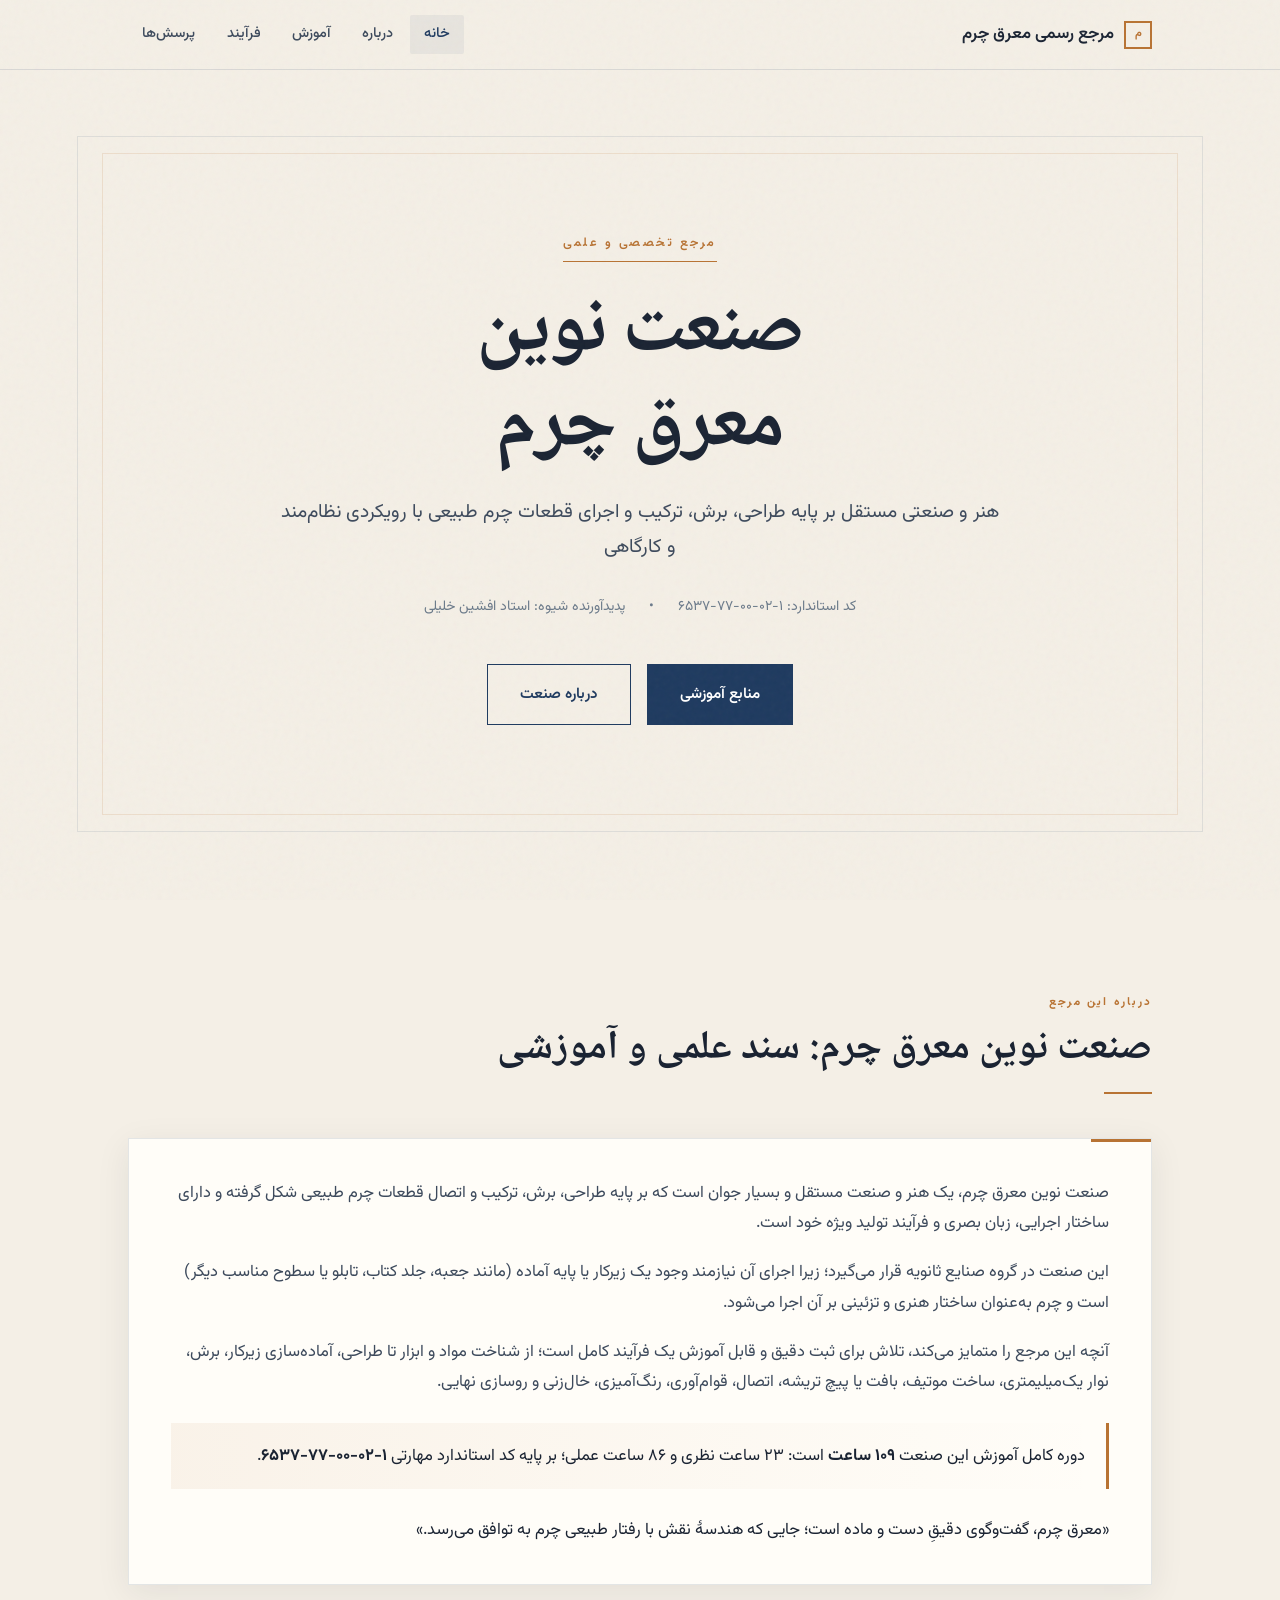
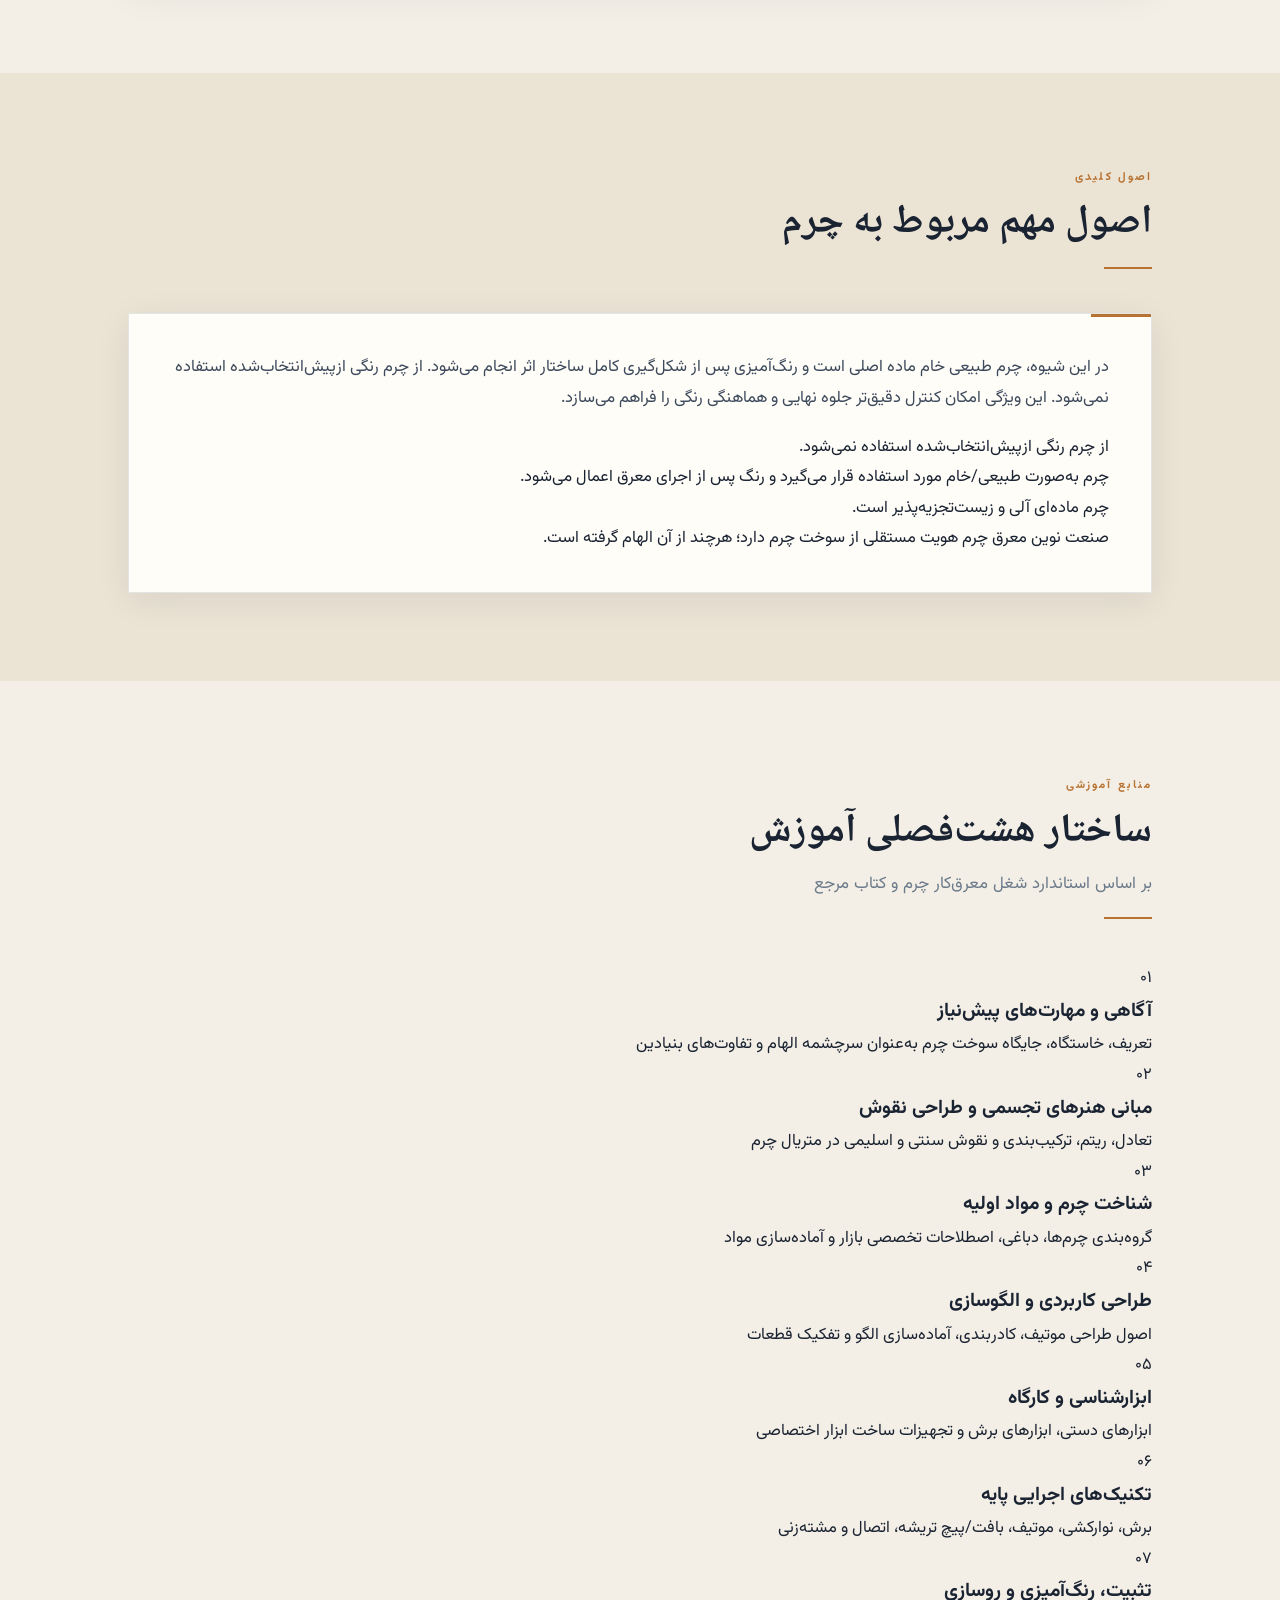
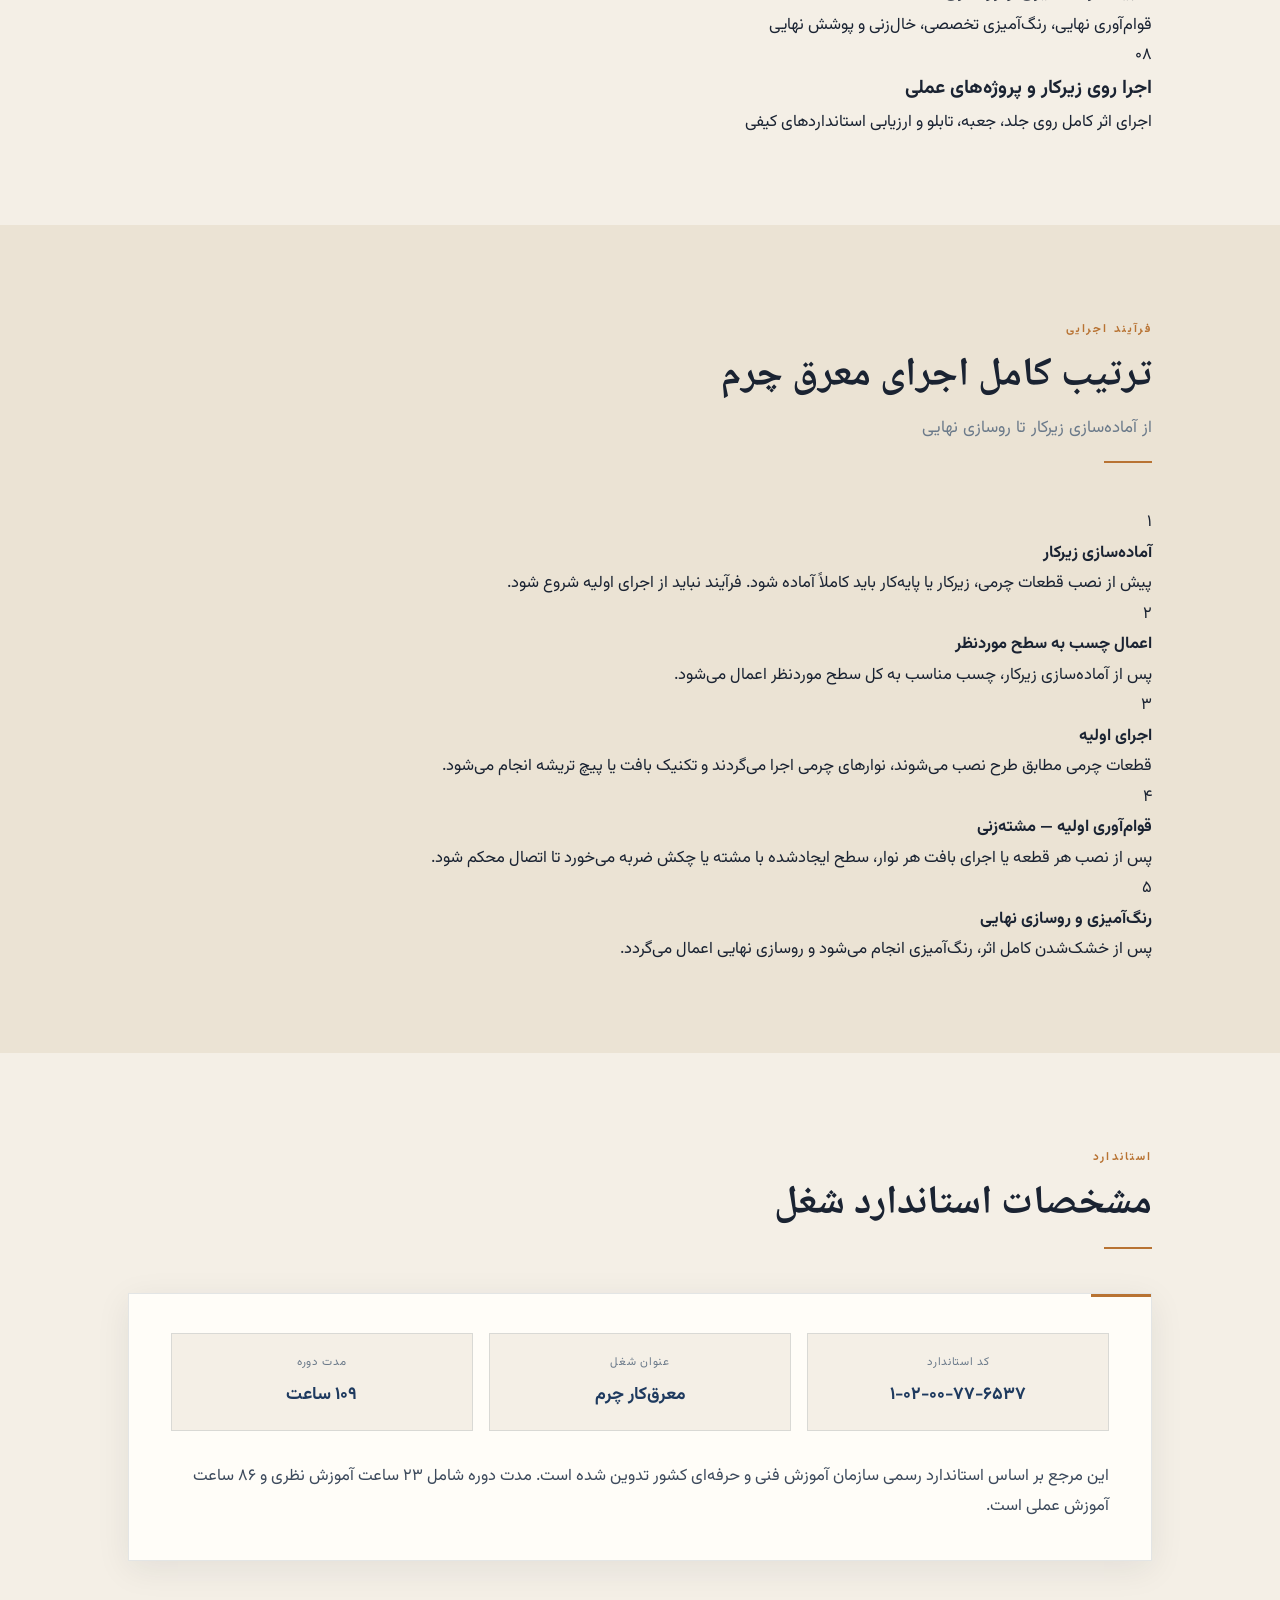
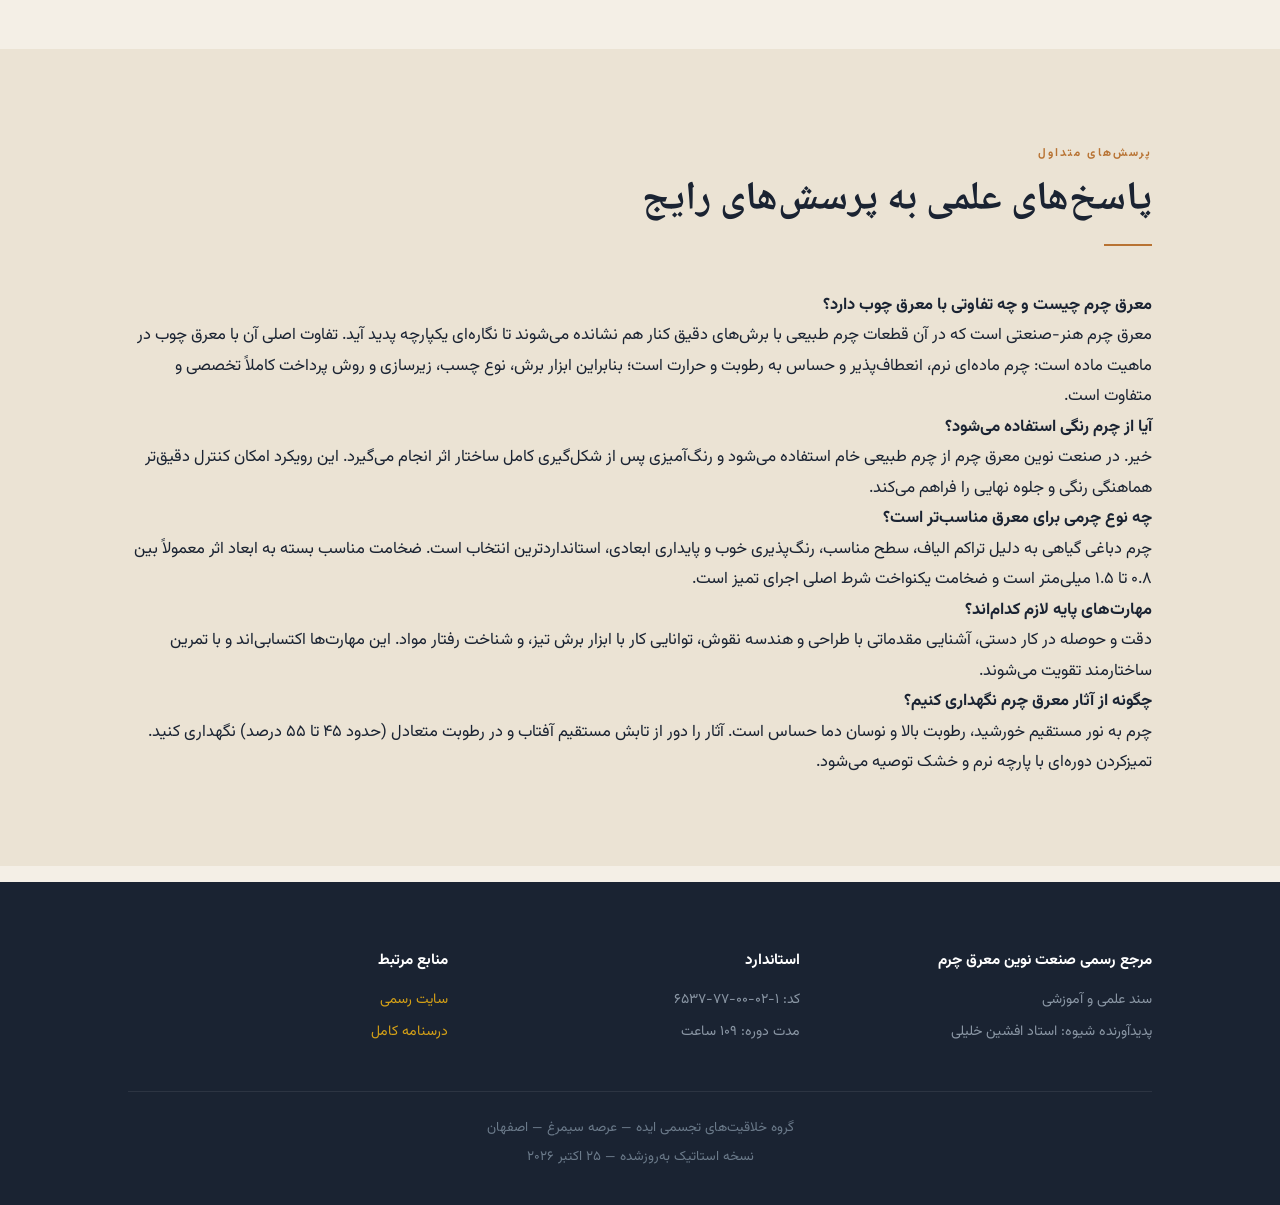
==== commit 70741eb5: "Static graphical rebuild of B12 site with updated book knowledge" ====
--- a/index.html
+++ b/index.html
@@ -3,13 +3,13 @@
 <head>
   <meta charset="UTF-8">
   <meta name="viewport" content="width=device-width, initial-scale=1.0">
-  <title>صنعت نوین معرق چرم | درسنامه کامل</title>
-  <meta name="description" content="درسنامه تخصصی و مرجع آموزشی کامل صنعت نوین معرق چرم. پدیدآورنده شیوه: استاد افشین خلیلی. کد استاندارد ۱-۰۲-۰۰-۷۷-۶۵۳۷">
+  <title>مرجع رسمی صنعت نوین معرق چرم</title>
+  <meta name="description" content="مرجع تخصصی و علمی صنعت نوین معرق چرم. پدیدآورنده شیوه: استاد افشین خلیلی. کد استاندارد ۱-۰۲-۰۰-۷۷-۶۵۳۷">
   <meta name="keywords" content="معرق چرم, صنعت نوین معرق چرم, معرق‌کار چرم, آموزش معرق چرم, افشین خلیلی">
   <meta name="author" content="استاد افشین خلیلی">
   <meta name="robots" content="index, follow">
-  <meta property="og:title" content="صنعت نوین معرق چرم | درسنامه کامل">
-  <meta property="og:description" content="درسنامه تخصصی و مرجع آموزشی کامل صنعت نوین معرق چرم">
+  <meta property="og:title" content="مرجع رسمی صنعت نوین معرق چرم">
+  <meta property="og:description" content="مرجع تخصصی و علمی هنر-صنعت معرق چرم با رویکرد آموزشی و استاندارد">
   <meta property="og:type" content="website">
   <meta property="og:locale" content="fa_IR">
   <link rel="canonical" href="https://deepdesigntechnology-design.github.io/moaraq-charm-book/">
@@ -20,14 +20,14 @@
     <div class="header-inner">
       <a href="#home" class="logo">
         <span class="logo-mark">م</span>
-        <span>صنعت نوین معرق چرم</span>
+        <span>مرجع رسمی معرق چرم</span>
       </a>
       <nav class="main-nav" id="mainNav">
         <a href="#home" class="nav-link active">خانه</a>
         <a href="#about" class="nav-link">درباره</a>
-        <a href="#structure" class="nav-link">ساختار</a>
-        <a href="#origin" class="nav-link">خاستگاه</a>
-        <a href="#chapters" class="nav-link">فصول</a>
+        <a href="#education" class="nav-link">آموزش</a>
+        <a href="#process" class="nav-link">فرآیند</a>
+        <a href="#faq" class="nav-link">پرسش‌ها</a>
       </nav>
       <button class="menu-toggle" id="menuToggle" aria-label="منو">☰</button>
     </div>
@@ -35,17 +35,17 @@
 
   <section id="home" class="hero">
     <div class="hero-content">
-      <p class="hero-eyebrow">مرجع آموزشی رسمی</p>
-      <h1 class="hero-title">صنعت نوین<br><em>معرق چرم</em></h1>
-      <p class="hero-subtitle">درسنامه تخصصی و مرجع آموزشی کامل</p>
+      <p class="hero-eyebrow">مرجع تخصصی و علمی</p>
+      <h1 class="hero-title">صنعت نوین<br><span>معرق چرم</span></h1>
+      <p class="hero-subtitle">هنر و صنعتی مستقل بر پایه طراحی، برش، ترکیب و اجرای قطعات چرم طبیعی با رویکردی نظام‌مند و کارگاهی</p>
       <div class="hero-meta">
-        <span>کد استاندارد ۱-۰۲-۰۰-۷۷-۶۵۳۷</span>
-        <span class="sep"></span>
+        <span>کد استاندارد: ۱-۰۲-۰۰-۷۷-۶۵۳۷</span>
+        <span class="dot">•</span>
         <span>پدیدآورنده شیوه: استاد افشین خلیلی</span>
       </div>
       <div class="hero-actions">
-        <a href="#structure" class="btn btn-primary">ساختار کتاب</a>
-        <a href="#origin" class="btn btn-outline">خاستگاه</a>
+        <a href="#education" class="btn btn-primary">منابع آموزشی</a>
+        <a href="#about" class="btn btn-outline">درباره صنعت</a>
       </div>
     </div>
   </section>
@@ -53,71 +53,143 @@
   <section id="about" class="section">
     <div class="container">
       <div class="section-header">
-        <span class="section-label">مقدمه</span>
-        <h2 class="section-title">درباره این درسنامه</h2>
+        <span class="section-label">درباره این مرجع</span>
+        <h2 class="section-title">صنعت نوین معرق چرم: سند علمی و آموزشی</h2>
       </div>
       <div class="content-card reveal">
         <p>صنعت نوین معرق چرم، یک هنر و صنعت مستقل و بسیار جوان است که بر پایه طراحی، برش، ترکیب و اتصال قطعات چرم طبیعی شکل گرفته و دارای ساختار اجرایی، زبان بصری و فرآیند تولید ویژه خود است.</p>
-        <p>این شیوه با بهره‌گیری از قابلیت‌های چرم طبیعی خام، امکان ایجاد نقوش، ترکیبات هندسی و ساختارهای تزئینی پیچیده را فراهم می‌کند و نتیجه آن اثری است که حاصل تعامل طراحی، مهارت دست و شناخت تخصصی ماده است.</p>
-        <p>این صنعت در گروه صنایع ثانویه قرار می‌گیرد؛ زیرا اجرای آن نیازمند وجود یک زیرکار یا پایه آماده مانند جعبه، کتاب، محصولات کاربردی یا سطوح مناسب دیگر است و چرم به‌عنوان ساختار هنری و تزئینی بر آن اجرا می‌شود.</p>
-        <p>کتاب حاضر، نتیجه سال‌ها تجربه عملی، آزمون، اصلاح و نظام‌مند شدن روشی است که امروز با عنوان «صنعت نوین معرق چرم» شناخته می‌شود. آنچه این کتاب را متمایز می‌کند، تلاش برای ثبت دقیق و قابل آموزش یک فرآیند کامل است.</p>
+        <p>این صنعت در گروه صنایع ثانویه قرار می‌گیرد؛ زیرا اجرای آن نیازمند وجود یک زیرکار یا پایه آماده (مانند جعبه، جلد کتاب، تابلو یا سطوح مناسب دیگر) است و چرم به‌عنوان ساختار هنری و تزئینی بر آن اجرا می‌شود.</p>
+        <p>آنچه این مرجع را متمایز می‌کند، تلاش برای ثبت دقیق و قابل آموزش یک فرآیند کامل است؛ از شناخت مواد و ابزار تا طراحی، آماده‌سازی زیرکار، برش، نوار یک‌میلیمتری، ساخت موتیف، بافت یا پیچ تریشه، اتصال، قوام‌آوری، رنگ‌آمیزی، خال‌زنی و روسازی نهایی.</p>
         <p class="highlight-box">دوره کامل آموزش این صنعت <strong>۱۰۹ ساعت</strong> است: ۲۳ ساعت نظری و ۸۶ ساعت عملی؛ بر پایه کد استاندارد مهارتی <strong>۱-۰۲-۰۰-۷۷-۶۵۳۷</strong>.</p>
-        <p>افشین خلیلی در این کتاب به‌عنوان پدیدآورنده شیوه و گردآورنده «اصول اجرایی صنعت نوین معرق چرم» معرفی می‌شود.</p>
-      </div>
-    </div>
-  </section>
-
-  <section id="structure" class="section section-alt">
-    <div class="container">
-      <div class="section-header">
-        <span class="section-label">فهرست</span>
-        <h2 class="section-title">ساختار نهایی هشت‌فصلی</h2>
-      </div>
-      <div class="structure-grid">
-        <div class="structure-group reveal">
-          <h3>بخش‌های آغازین</h3>
-          <ul class="structure-list">
-            <li><span class="num">۱</span> تقدیم‌نامه</li>
-            <li><span class="num">۲</span> مقدمه و پیشگفتار</li>
-            <li><span class="num">۳</span> شرح استاندارد شغل و ساختار کتاب</li>
-          </ul>
-        </div>
-        <div class="structure-group reveal">
-          <h3>فصل‌های آموزشی</h3>
-          <ul class="structure-list">
-            <li><a href="#origin"><span class="num">۱</span> آگاهی و مهارت‌های پیش‌نیاز (خاستگاه)</a></li>
-            <li><a href="chapters/chapter2.html"><span class="num">۲</span> مبانی هنرهای تجسمی و طراحی نقوش</a></li>
-            <li><a href="chapters/chapter3.html"><span class="num">۳</span> شناخت چرم و آماده‌سازی مواد</a></li>
-            <li><a href="chapters/chapter4.html"><span class="num">۴</span> طراحی کاربردی و الگوسازی</a></li>
-            <li><a href="chapters/chapter5.html"><span class="num">۵</span> ابزارشناسی و کارگاه</a></li>
-            <li><a href="chapters/chapter6.html"><span class="num">۶</span> تکنیک‌های اجرایی پایه</a></li>
-            <li><a href="chapters/chapter7.html"><span class="num">۷</span> تثبیت، رنگ‌آمیزی و روسازی</a></li>
-            <li><a href="chapters/chapter8.html"><span class="num">۸</span> اجرا روی زیرکار و پروژه‌های عملی</a></li>
-          </ul>
-        </div>
-      </div>
-    </div>
-  </section>
-
-  <section id="dedication" class="section">
-    <div class="container narrow">
-      <div class="section-header center">
-        <span class="section-label">تقدیم‌نامه</span>
-        <h2 class="section-title">بخش ۱</h2>
-      </div>
-      <div class="dedication-card reveal">
-        <p class="dedication-text">تقدیم به انسان فرهیخته‌ای که در هر قدم از مسیری که به شیوه‌های معرق چرم ختم شد، همه بار کاستی‌های مرا به دوش کشید، و با صبوری و دانایی، راه را روشن نگه داشت.</p>
-        <p class="dedication-text">سرکار خانم استاد شهین خلیلی، که از ابتدا مرا در گهواره تنعم، با صور خیال‌انگیز هنرها پروراند.</p>
-        <p class="dedication-author">افشین خلیلی</p>
-      </div>
-    </div>
-  </section>
-
-  <section id="standard" class="section section-alt">
+        <div class="quote-box">
+          «معرق چرم، گفت‌وگوی دقیقِ دست و ماده است؛ جایی که هندسهٔ نقش با رفتار طبیعی چرم به توافق می‌رسد.»
+        </div>
+      </div>
+    </div>
+  </section>
+
+  <section id="principles" class="section section-alt">
+    <div class="container">
+      <div class="section-header">
+        <span class="section-label">اصول کلیدی</span>
+        <h2 class="section-title">اصول مهم مربوط به چرم</h2>
+      </div>
+      <div class="content-card reveal">
+        <p>در این شیوه، چرم طبیعی خام ماده اصلی است و رنگ‌آمیزی پس از شکل‌گیری کامل ساختار اثر انجام می‌شود. از چرم رنگی ازپیش‌انتخاب‌شده استفاده نمی‌شود. این ویژگی امکان کنترل دقیق‌تر جلوه نهایی و هماهنگی رنگی را فراهم می‌سازد.</p>
+        <div class="principles">
+          <div class="principle">از چرم رنگی ازپیش‌انتخاب‌شده استفاده نمی‌شود.</div>
+          <div class="principle">چرم به‌صورت طبیعی/خام مورد استفاده قرار می‌گیرد و رنگ پس از اجرای معرق اعمال می‌شود.</div>
+          <div class="principle">چرم ماده‌ای آلی و زیست‌تجزیه‌پذیر است.</div>
+          <div class="principle">صنعت نوین معرق چرم هویت مستقلی از سوخت چرم دارد؛ هرچند از آن الهام گرفته است.</div>
+        </div>
+      </div>
+    </div>
+  </section>
+
+  <section id="education" class="section">
+    <div class="container">
+      <div class="section-header">
+        <span class="section-label">منابع آموزشی</span>
+        <h2 class="section-title">ساختار هشت‌فصلی آموزش</h2>
+        <p class="section-desc">بر اساس استاندارد شغل معرق‌کار چرم و کتاب مرجع</p>
+      </div>
+      <div class="cards-grid">
+        <div class="card reveal">
+          <div class="card-num">۰۱</div>
+          <h3>آگاهی و مهارت‌های پیش‌نیاز</h3>
+          <p>تعریف، خاستگاه، جایگاه سوخت چرم به‌عنوان سرچشمه الهام و تفاوت‌های بنیادین</p>
+        </div>
+        <div class="card reveal">
+          <div class="card-num">۰۲</div>
+          <h3>مبانی هنرهای تجسمی و طراحی نقوش</h3>
+          <p>تعادل، ریتم، ترکیب‌بندی و نقوش سنتی و اسلیمی در متریال چرم</p>
+        </div>
+        <div class="card reveal">
+          <div class="card-num">۰۳</div>
+          <h3>شناخت چرم و مواد اولیه</h3>
+          <p>گروه‌بندی چرم‌ها، دباغی، اصطلاحات تخصصی بازار و آماده‌سازی مواد</p>
+        </div>
+        <div class="card reveal">
+          <div class="card-num">۰۴</div>
+          <h3>طراحی کاربردی و الگوسازی</h3>
+          <p>اصول طراحی موتیف، کادربندی، آماده‌سازی الگو و تفکیک قطعات</p>
+        </div>
+        <div class="card reveal">
+          <div class="card-num">۰۵</div>
+          <h3>ابزارشناسی و کارگاه</h3>
+          <p>ابزارهای دستی، ابزارهای برش و تجهیزات ساخت ابزار اختصاصی</p>
+        </div>
+        <div class="card reveal">
+          <div class="card-num">۰۶</div>
+          <h3>تکنیک‌های اجرایی پایه</h3>
+          <p>برش، نوارکشی، موتیف، بافت/پیچ تریشه، اتصال و مشته‌زنی</p>
+        </div>
+        <div class="card reveal">
+          <div class="card-num">۰۷</div>
+          <h3>تثبیت، رنگ‌آمیزی و روسازی</h3>
+          <p>قوام‌آوری نهایی، رنگ‌آمیزی تخصصی، خال‌زنی و پوشش نهایی</p>
+        </div>
+        <div class="card reveal">
+          <div class="card-num">۰۸</div>
+          <h3>اجرا روی زیرکار و پروژه‌های عملی</h3>
+          <p>اجرای اثر کامل روی جلد، جعبه، تابلو و ارزیابی استانداردهای کیفی</p>
+        </div>
+      </div>
+    </div>
+  </section>
+
+  <section id="process" class="section section-alt">
+    <div class="container">
+      <div class="section-header">
+        <span class="section-label">فرآیند اجرایی</span>
+        <h2 class="section-title">ترتیب کامل اجرای معرق چرم</h2>
+        <p class="section-desc">از آماده‌سازی زیرکار تا روسازی نهایی</p>
+      </div>
+      <div class="process-list">
+        <div class="process-item reveal">
+          <div class="process-num">۱</div>
+          <div class="process-body">
+            <h4>آماده‌سازی زیرکار</h4>
+            <p>پیش از نصب قطعات چرمی، زیرکار یا پایه‌کار باید کاملاً آماده شود. فرآیند نباید از اجرای اولیه شروع شود.</p>
+          </div>
+        </div>
+        <div class="process-item reveal">
+          <div class="process-num">۲</div>
+          <div class="process-body">
+            <h4>اعمال چسب به سطح موردنظر</h4>
+            <p>پس از آماده‌سازی زیرکار، چسب مناسب به کل سطح موردنظر اعمال می‌شود.</p>
+          </div>
+        </div>
+        <div class="process-item reveal">
+          <div class="process-num">۳</div>
+          <div class="process-body">
+            <h4>اجرای اولیه</h4>
+            <p>قطعات چرمی مطابق طرح نصب می‌شوند، نوارهای چرمی اجرا می‌گردند و تکنیک بافت یا پیچ تریشه انجام می‌شود.</p>
+          </div>
+        </div>
+        <div class="process-item reveal">
+          <div class="process-num">۴</div>
+          <div class="process-body">
+            <h4>قوام‌آوری اولیه — مشته‌زنی</h4>
+            <p>پس از نصب هر قطعه یا اجرای بافت هر نوار، سطح ایجادشده با مشته یا چکش ضربه می‌خورد تا اتصال محکم شود.</p>
+          </div>
+        </div>
+        <div class="process-item reveal">
+          <div class="process-num">۵</div>
+          <div class="process-body">
+            <h4>رنگ‌آمیزی و روسازی نهایی</h4>
+            <p>پس از خشک‌شدن کامل اثر، رنگ‌آمیزی انجام می‌شود و روسازی نهایی اعمال می‌گردد.</p>
+          </div>
+        </div>
+      </div>
+    </div>
+  </section>
+
+  <section id="standard" class="section">
     <div class="container">
       <div class="section-header">
         <span class="section-label">استاندارد</span>
-        <h2 class="section-title">شرح استاندارد شغل</h2>
+        <h2 class="section-title">مشخصات استاندارد شغل</h2>
       </div>
       <div class="content-card reveal">
         <div class="info-row">
@@ -126,7 +198,7 @@
             <span class="info-value">۱-۰۲-۰۰-۷۷-۶۵۳۷</span>
           </div>
           <div class="info-item">
-            <span class="info-label">عنوان</span>
+            <span class="info-label">عنوان شغل</span>
             <span class="info-value">معرق‌کار چرم</span>
           </div>
           <div class="info-item">
@@ -134,87 +206,39 @@
             <span class="info-value">۱۰۹ ساعت</span>
           </div>
         </div>
-        <p>این کتاب بر اساس استاندارد رسمی سازمان آموزش فنی و حرفه‌ای کشور و با تطبیق توانایی‌های مهارتی با ساختار آموزشی تدوین شده است. مدت دوره: ۲۳ ساعت نظری و ۸۶ ساعت عملی.</p>
-      </div>
-    </div>
-  </section>
-
-  <section id="origin" class="section">
-    <div class="container">
-      <div class="section-header">
-        <span class="section-label">فصل اول</span>
-        <h2 class="section-title">خاستگاه و ضرورت پیدایش</h2>
-        <p class="section-desc">متن دقیق بر اساس مرجع رسمی</p>
-      </div>
-      <article class="chapter-content reveal">
-        <h3 class="chapter-subtitle">خاستگاه و ضرورت پیدایش صنعت نوین معرق چرم</h3>
-        <p class="source-note">بر اساس متن رسمی سایت مرجع و دیکته استاد</p>
-        <h4>خاستگاه شکل‌گیری</h4>
-        <p>تا پیش از سال ۱۳۸۰ خورشیدی، مستندی از آثاری شبیه به شکل امروزی «صنعت نوین معرق چرم» در دسترس نیست؛ این گزاره دربارهٔ مستندات در دسترس است، نه اثبات قطعی نبود تجربه‌های مشابه. آثار اولیهٔ مرتبط با این مسیر در نیمهٔ دههٔ ۱۳۷۰ در اصفهان، در قالب کتاب‌تجلید و جعبه‌هایی با قطعات پرس‌شدهٔ چرم کفی گاوی و نوارهای پرکننده شکل گرفت. این تجربه‌ها به استاد مهرداد اتراک با همکاری استاد مهرداد بدر اصفهانی نسبت داده می‌شود.</p>
-        <p>این آثار، همراه با مطالعهٔ عمیق هنر سوخت چرم، زمینهٔ شکل‌گیری صنعت را فراهم کردند. سپس الفبای پایهٔ طراحی و اجرا، روش‌های سه‌گانه، فرمول زیرسازی و رنگ ابداعی و نظام آموزش مرحله‌بندی‌شده در کارگاه «ایده» توسعه یافت؛ روندی که طی حدود پانزده سال منتهی به ۱۳۹۵ با تولید هزاران اثر و تربیت ده‌ها هنرجو ادامه پیدا کرد.</p>
-        <h4>نقطه کلیدی توسعه</h4>
-        <p>یکی از عوامل کلیدی گسترش این صنعت، طراحی قالب‌های صنعتی موتیف‌ها و الگوهای مادر و بومی‌سازی دستگاه تراش برای تولید تریشهٔ چرمی با عرض یک میلی‌متر بود. در این سازوکار، استوانهٔ تفلنی قطور، نصب چرم کفی، تیغ روی ساپورت و تنظیم گام‌زنی در سرعت‌های مختلف، تولید تریشهٔ مناسب برای تکنیک «بافت/پیچ تریشه» را ممکن‌تر کرد.</p>
-        <h4>رابطه با سوخت چرم</h4>
-        <p>سوخت چرم یکی از زمینه‌های الهام و مطالعه است، اما صنعت نوین معرق چرم با روش‌ها، ابزارها و نظام آموزشی ویژهٔ خود هویت مستقلی دارد.</p>
-        <ul class="clean-list">
-          <li>در سوخت چرم، حرارت و تغییر سطح چرم عنصر اصلی ایجاد نقش است.</li>
-          <li>در معرق چرم نوین، طراحی، الگوسازی، برش قطعات، اتصال و اجرای موتیف عناصر اصلی هستند.</li>
-          <li>رنگ‌آمیزی مرحله‌ای پس از شکل‌گیری کامل ساختار اثر انجام می‌شود.</li>
-        </ul>
-        <h4>جایگاه آموزشی</h4>
-        <p>این صنعت در قالب استاندارد آموزشی «معرق‌کار چرم» (کد ۱-۰۲-۰۰-۷۷-۶۵۳۷) و ساختار آموزشی مدون مستندسازی شده است تا انتقال دانش آن به هنرجویان و مربیان امکان‌پذیر باشد.</p>
-      </article>
-    </div>
-  </section>
-
-  <section id="chapters" class="section section-alt">
-    <div class="container">
-      <div class="section-header">
-        <span class="section-label">فصول</span>
-        <h2 class="section-title">هشت فصل آموزشی</h2>
-        <p class="section-desc">هر فصل شامل درسنامه، اصطلاحات و بانک پرسش</p>
-      </div>
-      <div class="chapters-grid">
-        <a href="#origin" class="chapter-card reveal">
-          <div class="chapter-num">۰۱</div>
-          <h3>آگاهی و مهارت‌های پیش‌نیاز</h3>
-          <p>خاستگاه رسمی، تمایز با سوخت چرم و اصطلاحات پایه</p>
-        </a>
-        <a href="chapters/chapter2.html" class="chapter-card reveal">
-          <div class="chapter-num">۰۲</div>
-          <h3>مبانی هنرهای تجسمی و طراحی نقوش</h3>
-          <p>نقاط طلایی، نقوش سنتی و اسلیمی، ترکیب‌بندی</p>
-        </a>
-        <a href="chapters/chapter3.html" class="chapter-card reveal">
-          <div class="chapter-num">۰۳</div>
-          <h3>شناخت چرم و مواد اولیه</h3>
-          <p>انواع چرم، دباغی و آماده‌سازی مواد</p>
-        </a>
-        <a href="chapters/chapter4.html" class="chapter-card reveal">
-          <div class="chapter-num">۰۴</div>
-          <h3>طراحی کاربردی و الگوسازی</h3>
-          <p>طراحی موتیف، کادربندی و انتقال طرح</p>
-        </a>
-        <a href="chapters/chapter5.html" class="chapter-card reveal">
-          <div class="chapter-num">۰۵</div>
-          <h3>ابزارشناسی و کارگاه</h3>
-          <p>ابزارهای دستی، برش و تجهیزات اختصاصی</p>
-        </a>
-        <a href="chapters/chapter6.html" class="chapter-card reveal">
-          <div class="chapter-num">۰۶</div>
-          <h3>تکنیک‌های اجرایی پایه</h3>
-          <p>برش، نوارکشی، موتیف، بافت تریشه و مشته‌زنی</p>
-        </a>
-        <a href="chapters/chapter7.html" class="chapter-card reveal">
-          <div class="chapter-num">۰۷</div>
-          <h3>تثبیت، رنگ‌آمیزی و روسازی</h3>
-          <p>قوام‌آوری، رنگ‌آمیزی، خال‌زنی و پوشش نهایی</p>
-        </a>
-        <a href="chapters/chapter8.html" class="chapter-card reveal">
-          <div class="chapter-num">۰۸</div>
-          <h3>اجرا روی زیرکارهای مختلف</h3>
-          <p>پروژه‌های عملی روی جلد، جعبه و تابلو</p>
-        </a>
+        <p>این مرجع بر اساس استاندارد رسمی سازمان آموزش فنی و حرفه‌ای کشور تدوین شده است. مدت دوره شامل ۲۳ ساعت آموزش نظری و ۸۶ ساعت آموزش عملی است.</p>
+      </div>
+    </div>
+  </section>
+
+  <section id="faq" class="section section-alt">
+    <div class="container">
+      <div class="section-header">
+        <span class="section-label">پرسش‌های متداول</span>
+        <h2 class="section-title">پاسخ‌های علمی به پرسش‌های رایج</h2>
+      </div>
+      <div class="faq-list">
+        <div class="faq-item reveal">
+          <h4>معرق چرم چیست و چه تفاوتی با معرق چوب دارد؟</h4>
+          <p>معرق چرم هنر-صنعتی است که در آن قطعات چرم طبیعی با برش‌های دقیق کنار هم نشانده می‌شوند تا نگاره‌ای یکپارچه پدید آید. تفاوت اصلی آن با معرق چوب در ماهیت ماده است: چرم ماده‌ای نرم، انعطاف‌پذیر و حساس به رطوبت و حرارت است؛ بنابراین ابزار برش، نوع چسب، زیرسازی و روش پرداخت کاملاً تخصصی و متفاوت است.</p>
+        </div>
+        <div class="faq-item reveal">
+          <div class="faq-item">
+          <h4>آیا از چرم رنگی استفاده می‌شود؟</h4>
+          <p>خیر. در صنعت نوین معرق چرم از چرم طبیعی خام استفاده می‌شود و رنگ‌آمیزی پس از شکل‌گیری کامل ساختار اثر انجام می‌گیرد. این رویکرد امکان کنترل دقیق‌تر هماهنگی رنگی و جلوه نهایی را فراهم می‌کند.</p>
+        </div>
+        <div class="faq-item reveal">
+          <h4>چه نوع چرمی برای معرق مناسب‌تر است؟</h4>
+          <p>چرم دباغی گیاهی به دلیل تراکم الیاف، سطح مناسب، رنگ‌پذیری خوب و پایداری ابعادی، استانداردترین انتخاب است. ضخامت مناسب بسته به ابعاد اثر معمولاً بین ۰.۸ تا ۱.۵ میلی‌متر است و ضخامت یکنواخت شرط اصلی اجرای تمیز است.</p>
+        </div>
+        <div class="faq-item reveal">
+          <h4>مهارت‌های پایه لازم کدام‌اند؟</h4>
+          <p>دقت و حوصله در کار دستی، آشنایی مقدماتی با طراحی و هندسه نقوش، توانایی کار با ابزار برش تیز، و شناخت رفتار مواد. این مهارت‌ها اکتسابی‌اند و با تمرین ساختارمند تقویت می‌شوند.</p>
+        </div>
+        <div class="faq-item reveal">
+          <h4>چگونه از آثار معرق چرم نگهداری کنیم؟</h4>
+          <p>چرم به نور مستقیم خورشید، رطوبت بالا و نوسان دما حساس است. آثار را دور از تابش مستقیم آفتاب و در رطوبت متعادل (حدود ۴۵ تا ۵۵ درصد) نگهداری کنید. تمیزکردن دوره‌ای با پارچه نرم و خشک توصیه می‌شود.</p>
+        </div>
       </div>
     </div>
   </section>
@@ -223,8 +247,8 @@
     <div class="container">
       <div class="footer-grid">
         <div class="footer-col">
-          <h4>صنعت نوین معرق چرم</h4>
-          <p>درسنامه تخصصی و مرجع آموزشی</p>
+          <h4>مرجع رسمی صنعت نوین معرق چرم</h4>
+          <p>سند علمی و آموزشی</p>
           <p>پدیدآورنده شیوه: استاد افشین خلیلی</p>
         </div>
         <div class="footer-col">
@@ -233,14 +257,14 @@
           <p>مدت دوره: ۱۰۹ ساعت</p>
         </div>
         <div class="footer-col">
-          <h4>منابع رسمی</h4>
-          <p><a href="https://deepdesigntechnology-design.github.io/novin-leather-marquetry/" target="_blank" rel="noopener">مرجع رسمی</a></p>
-          <p><a href="https://ppgrqnb0.b12sites.com/" target="_blank" rel="noopener">سایت مکمل</a></p>
+          <h4>منابع مرتبط</h4>
+          <p><a href="https://deepdesigntechnology-design.github.io/novin-leather-marquetry/" target="_blank" rel="noopener">سایت رسمی</a></p>
+          <p><a href="https://deepdesigntechnology-design.github.io/moaraq-charm-book/" target="_blank" rel="noopener">درسنامه کامل</a></p>
         </div>
       </div>
       <div class="footer-bottom">
         <p>گروه خلاقیت‌های تجسمی ایده — عرصه سیمرغ — اصفهان</p>
-        <p>بازطراحی گرافیکی — ۱۸ اکتبر ۲۰۲۶</p>
+        <p>نسخه استاتیک به‌روزشده — ۲۵ اکتبر ۲۰۲۶</p>
       </div>
     </div>
   </footer>
--- a/css/style.css
+++ b/css/style.css
@@ -1,118 +1,123 @@
-/* صنعت نوین معرق چرم — Premium Edition */
+/* Editorial Graphic Redesign */
 @import url('https://fonts.googleapis.com/css2?family=Noto+Naskh+Arabic:wght@400;500;600;700&family=Vazirmatn:wght@300;400;500;600;700&display=swap');
 :root {
-  --bg: #1a120b;
-  --bg-soft: #241a12;
-  --surface: #2c2118;
-  --surface-elevated: #35291f;
-  --paper: #f8f1e3;
-  --ink: #f5efe6;
-  --ink-soft: #d4c4b0;
-  --muted: #a89078;
-  --gold: #c9a227;
-  --gold-light: #e8c547;
-  --gold-dark: #a67c00;
-  --cognac: #8b5a2b;
-  --cognac-deep: #5c3a1e;
-  --border: rgba(201, 162, 39, 0.18);
-  --shadow: 0 12px 40px rgba(0, 0, 0, 0.45);
-  --radius: 16px;
-  --font-body: 'Vazirmatn', 'Noto Naskh Arabic', system-ui, sans-serif;
-  --font-display: 'Noto Naskh Arabic', 'Vazirmatn', serif;
-  --max-w: 1140px;
-  --header-h: 72px;
+  --bg: #f4efe6;
+  --bg-warm: #ebe3d4;
+  --surface: #fffdf8;
+  --ink: #1a2332;
+  --ink-soft: #3d4a5c;
+  --muted: #6b7a8a;
+  --copper: #b87333;
+  --copper-light: #d4a017;
+  --indigo: #1e3a5f;
+  --indigo-soft: #2c4a6e;
+  --line: rgba(30, 58, 95, 0.12);
+  --shadow: 0 8px 32px rgba(26, 35, 50, 0.08);
+  --shadow-lg: 0 20px 50px rgba(26, 35, 50, 0.12);
+  --radius: 4px;
+  --font: 'Vazirmatn', 'Noto Naskh Arabic', system-ui, sans-serif;
+  --display: 'Noto Naskh Arabic', 'Vazirmatn', serif;
+  --max: 1080px;
+  --header: 70px;
 }
 *, *::before, *::after { box-sizing: border-box; margin: 0; padding: 0; }
-html { scroll-behavior: smooth; scroll-padding-top: calc(var(--header-h) + 20px); }
-body { font-family: var(--font-body); background: var(--bg); color: var(--ink); line-height: 1.85; font-size: 16.5px; -webkit-font-smoothing: antialiased; overflow-x: hidden; }
-body::before { content: ""; position: fixed; inset: 0; background-image: radial-gradient(ellipse at 20% 30%, rgba(139, 90, 43, 0.08) 0%, transparent 50%), radial-gradient(ellipse at 80% 70%, rgba(201, 162, 39, 0.05) 0%, transparent 45%); pointer-events: none; z-index: 0; }
-.site-header { position: sticky; top: 0; z-index: 100; background: rgba(26, 18, 11, 0.88); backdrop-filter: blur(16px); border-bottom: 1px solid var(--border); height: var(--header-h); }
-.header-inner { max-width: var(--max-w); margin: 0 auto; padding: 0 1.75rem; height: 100%; display: flex; align-items: center; justify-content: space-between; gap: 1.5rem; }
-.logo { display: flex; align-items: center; gap: 0.6rem; font-weight: 600; font-size: 1.08rem; color: var(--ink); text-decoration: none; }
-.logo-mark { color: var(--gold); font-size: 1.35rem; filter: drop-shadow(0 0 8px rgba(201, 162, 39, 0.35)); }
-.main-nav { display: flex; gap: 0.2rem; }
-.nav-link { padding: 0.45rem 0.95rem; border-radius: 10px; color: var(--ink-soft); text-decoration: none; font-size: 0.92rem; font-weight: 500; transition: all 0.25s ease; }
-.nav-link:hover, .nav-link.active { background: rgba(201, 162, 39, 0.12); color: var(--gold-light); }
-.menu-toggle { display: none; background: none; border: none; font-size: 1.55rem; cursor: pointer; color: var(--ink); }
-.hero { position: relative; min-height: 88vh; display: flex; align-items: center; justify-content: center; text-align: center; padding: 5rem 1.5rem 6rem; overflow: hidden; background: linear-gradient(165deg, #1a120b 0%, #241a12 40%, #1f1610 100%); }
-.hero::after { content: ""; position: absolute; inset: 0; background: radial-gradient(ellipse 80% 50% at 50% 0%, rgba(201, 162, 39, 0.09) 0%, transparent 60%), radial-gradient(circle at 70% 80%, rgba(139, 90, 43, 0.12) 0%, transparent 45%); pointer-events: none; }
-.hero-content { position: relative; z-index: 2; max-width: 780px; }
-.hero-eyebrow { font-size: 0.88rem; font-weight: 500; color: var(--gold); letter-spacing: 0.12em; margin-bottom: 1.25rem; text-transform: uppercase; }
-.hero-title { font-family: var(--font-display); font-size: clamp(2.9rem, 8vw, 4.6rem); font-weight: 700; line-height: 1.22; color: var(--ink); margin-bottom: 1.15rem; text-shadow: 0 4px 24px rgba(0,0,0,0.3); }
-.hero-title span { background: linear-gradient(135deg, var(--gold-light), var(--gold)); -webkit-background-clip: text; -webkit-text-fill-color: transparent; background-clip: text; }
-.hero-subtitle { font-size: 1.28rem; color: var(--ink-soft); margin-bottom: 1.75rem; }
-.hero-meta { display: flex; flex-wrap: wrap; justify-content: center; gap: 0.6rem 1.25rem; font-size: 0.92rem; color: var(--muted); margin-bottom: 2.5rem; }
-.hero-meta .dot { opacity: 0.45; }
+html { scroll-behavior: smooth; scroll-padding-top: calc(var(--header) + 16px); }
+body { font-family: var(--font); background: var(--bg); color: var(--ink); line-height: 1.85; font-size: 16.5px; -webkit-font-smoothing: antialiased; }
+body::before { content: ""; position: fixed; inset: 0; background-image: url("data:image/svg+xml,%3Csvg viewBox='0 0 200 200' xmlns='http://www.w3.org/2000/svg'%3E%3Cfilter id='n'%3E%3CfeTurbulence type='fractalNoise' baseFrequency='0.85' numOctaves='4' stitchTiles='stitch'/%3E%3C/filter%3E%3Crect width='100%25' height='100%25' filter='url(%23n)' opacity='0.035'/%3E%3C/svg%3E"); pointer-events: none; z-index: 9999; }
+.site-header { position: sticky; top: 0; z-index: 100; height: var(--header); background: rgba(244, 239, 230, 0.92); backdrop-filter: blur(14px); border-bottom: 1px solid var(--line); }
+.header-inner { max-width: var(--max); margin: 0 auto; padding: 0 1.75rem; height: 100%; display: flex; align-items: center; justify-content: space-between; }
+.logo { display: flex; align-items: center; gap: 0.65rem; text-decoration: none; color: var(--ink); font-weight: 600; font-size: 1.05rem; }
+.logo-mark { width: 28px; height: 28px; border: 2px solid var(--copper); display: flex; align-items: center; justify-content: center; font-size: 0.7rem; color: var(--copper); font-weight: 700; }
+.main-nav { display: flex; gap: 0.15rem; }
+.nav-link { padding: 0.4rem 0.9rem; color: var(--ink-soft); text-decoration: none; font-size: 0.9rem; font-weight: 500; border-radius: 2px; transition: color 0.2s, background 0.2s; }
+.nav-link:hover, .nav-link.active { color: var(--indigo); background: rgba(30, 58, 95, 0.06); }
+.menu-toggle { display: none; background: none; border: none; font-size: 1.5rem; color: var(--ink); cursor: pointer; }
+.hero { position: relative; min-height: 92vh; display: flex; align-items: center; justify-content: center; text-align: center; padding: 4rem 1.5rem 5rem; background: var(--bg); overflow: hidden; }
+.hero::before { content: ""; position: absolute; top: 8%; bottom: 8%; left: 6%; right: 6%; border: 1px solid rgba(30, 58, 95, 0.1); pointer-events: none; }
+.hero::after { content: ""; position: absolute; top: 10%; bottom: 10%; left: 8%; right: 8%; border: 1px solid rgba(184, 115, 51, 0.15); pointer-events: none; }
+.hero-content { position: relative; z-index: 2; max-width: 720px; }
+.hero-eyebrow { display: inline-block; font-size: 0.78rem; font-weight: 600; letter-spacing: 0.2em; color: var(--copper); margin-bottom: 1.5rem; text-transform: uppercase; border-bottom: 1px solid var(--copper); padding-bottom: 0.35rem; }
+.hero-title { font-family: var(--display); font-size: clamp(3rem, 9vw, 5rem); font-weight: 700; line-height: 1.18; color: var(--ink); margin-bottom: 1.25rem; letter-spacing: -0.02em; }
+.hero-title em { font-style: normal; color: var(--indigo); }
+.hero-subtitle { font-size: 1.2rem; color: var(--ink-soft); margin-bottom: 1.75rem; }
+.hero-meta { display: flex; flex-wrap: wrap; justify-content: center; gap: 0.5rem 1.5rem; font-size: 0.88rem; color: var(--muted); margin-bottom: 2.75rem; }
+.hero-meta .sep { width: 4px; height: 4px; background: var(--copper); border-radius: 50%; opacity: 0.6; display: inline-block; }
 .hero-actions { display: flex; flex-wrap: wrap; justify-content: center; gap: 1rem; }
-.btn { display: inline-flex; align-items: center; padding: 0.9rem 1.9rem; border-radius: 12px; font-weight: 600; font-size: 0.98rem; text-decoration: none; transition: all 0.28s ease; border: 2px solid transparent; }
-.btn-primary { background: linear-gradient(135deg, var(--gold), var(--gold-dark)); color: #1a120b; box-shadow: 0 6px 24px rgba(201, 162, 39, 0.3); }
-.btn-primary:hover { transform: translateY(-2px); box-shadow: 0 10px 32px rgba(201, 162, 39, 0.45); }
-.btn-outline { background: transparent; border-color: rgba(201, 162, 39, 0.4); color: var(--gold-light); }
-.btn-outline:hover { border-color: var(--gold); background: rgba(201, 162, 39, 0.1); }
-.hero-decoration { position: absolute; inset: 0; pointer-events: none; overflow: hidden; }
-.deco-circle { position: absolute; width: 520px; height: 520px; border-radius: 50%; border: 1px solid rgba(201, 162, 39, 0.08); top: -120px; left: -140px; }
-.deco-line { position: absolute; width: 1px; height: 220px; background: linear-gradient(to bottom, transparent, var(--gold), transparent); opacity: 0.2; top: 18%; right: 14%; }
-.section { position: relative; z-index: 1; padding: 5rem 0; }
-.section-alt { background: var(--bg-soft); }
-.container { max-width: var(--max-w); margin: 0 auto; padding: 0 1.75rem; }
-.container.narrow { max-width: 740px; }
-.section-header { margin-bottom: 2.75rem; }
+.btn { display: inline-flex; align-items: center; justify-content: center; padding: 0.95rem 2rem; font-weight: 600; font-size: 0.95rem; text-decoration: none; transition: all 0.25s ease; border: 1.5px solid transparent; }
+.btn-primary { background: var(--indigo); color: #fff; }
+.btn-primary:hover { background: var(--indigo-soft); transform: translateY(-1px); box-shadow: var(--shadow); }
+.btn-outline { background: transparent; border-color: var(--indigo); color: var(--indigo); }
+.btn-outline:hover { background: var(--indigo); color: #fff; }
+.section { padding: 5.5rem 0; position: relative; }
+.section-alt { background: var(--bg-warm); }
+.container { max-width: var(--max); margin: 0 auto; padding: 0 1.75rem; }
+.container.narrow { max-width: 680px; }
+.section-header { margin-bottom: 2.75rem; position: relative; }
 .section-header.center { text-align: center; }
-.section-label { display: inline-block; font-size: 0.78rem; font-weight: 600; color: var(--gold); letter-spacing: 0.14em; margin-bottom: 0.6rem; text-transform: uppercase; }
-.section-title { font-family: var(--font-display); font-size: clamp(1.85rem, 4.2vw, 2.4rem); font-weight: 700; color: var(--ink); line-height: 1.35; }
-.section-desc { margin-top: 0.7rem; color: var(--muted); font-size: 1.08rem; }
-.content-card { background: var(--surface); border: 1px solid var(--border); border-radius: var(--radius); padding: 2.25rem 2.5rem; box-shadow: var(--shadow); }
-.content-card p { margin-bottom: 1.2rem; color: var(--ink-soft); }
+.section-label { display: inline-block; font-size: 0.72rem; font-weight: 700; letter-spacing: 0.18em; color: var(--copper); text-transform: uppercase; margin-bottom: 0.6rem; }
+.section-title { font-family: var(--display); font-size: clamp(1.9rem, 4vw, 2.5rem); font-weight: 700; color: var(--ink); line-height: 1.3; }
+.section-desc { margin-top: 0.65rem; color: var(--muted); font-size: 1.05rem; }
+.section-header::after { content: ""; display: block; width: 48px; height: 2px; background: var(--copper); margin-top: 1.1rem; }
+.section-header.center::after { margin-left: auto; margin-right: auto; }
+.content-card { background: var(--surface); border: 1px solid var(--line); padding: 2.4rem 2.6rem; box-shadow: var(--shadow); position: relative; }
+.content-card::before { content: ""; position: absolute; top: 0; right: 0; width: 60px; height: 3px; background: var(--copper); }
+.content-card p { margin-bottom: 1.15rem; color: var(--ink-soft); }
 .content-card p:last-child { margin-bottom: 0; }
-.highlight-box { background: linear-gradient(135deg, rgba(201, 162, 39, 0.12), rgba(139, 90, 43, 0.1)); border-right: 4px solid var(--gold); padding: 1.15rem 1.4rem; border-radius: 0 12px 12px 0; margin: 1.6rem 0 !important; color: var(--ink) !important; }
-.structure-grid { display: grid; grid-template-columns: 1fr 1.45fr; gap: 1.75rem; }
-@media (max-width: 800px) { .structure-grid { grid-template-columns: 1fr; } }
-.structure-group { background: var(--surface); border: 1px solid var(--border); border-radius: var(--radius); padding: 1.9rem; box-shadow: var(--shadow); }
-.structure-group h3 { font-size: 1.12rem; font-weight: 600; color: var(--gold-light); margin-bottom: 1.2rem; padding-bottom: 0.7rem; border-bottom: 1px solid var(--border); }
+.highlight-box { background: linear-gradient(90deg, rgba(184, 115, 51, 0.08), transparent); border-right: 3px solid var(--copper); padding: 1.1rem 1.35rem; margin: 1.6rem 0 !important; color: var(--ink) !important; }
+.structure-grid { display: grid; grid-template-columns: 1fr 1.5fr; gap: 1.5rem; }
+@media (max-width: 780px) { .structure-grid { grid-template-columns: 1fr; } }
+.structure-group { background: var(--surface); border: 1px solid var(--line); padding: 1.9rem; box-shadow: var(--shadow); }
+.structure-group h3 { font-size: 1.05rem; font-weight: 600; color: var(--indigo); margin-bottom: 1.15rem; padding-bottom: 0.7rem; border-bottom: 1px solid var(--line); display: flex; align-items: center; gap: 0.5rem; }
+.structure-group h3::before { content: ""; width: 8px; height: 8px; background: var(--copper); flex-shrink: 0; }
 .structure-list { list-style: none; }
-.structure-list li { display: flex; align-items: flex-start; gap: 0.85rem; padding: 0.6rem 0; color: var(--ink-soft); font-size: 0.98rem; }
-.structure-list .num { flex-shrink: 0; width: 28px; height: 28px; display: flex; align-items: center; justify-content: center; background: rgba(201, 162, 39, 0.15); color: var(--gold); font-size: 0.8rem; font-weight: 700; border-radius: 8px; }
+.structure-list li { display: flex; align-items: flex-start; gap: 0.85rem; padding: 0.55rem 0; color: var(--ink-soft); font-size: 0.96rem; border-bottom: 1px solid rgba(30, 58, 95, 0.05); }
+.structure-list li:last-child { border-bottom: none; }
+.structure-list .num { flex-shrink: 0; width: 26px; height: 26px; display: flex; align-items: center; justify-content: center; background: var(--indigo); color: #fff; font-size: 0.75rem; font-weight: 700; }
 .structure-list a { color: inherit; text-decoration: none; display: flex; align-items: flex-start; gap: 0.85rem; width: 100%; transition: color 0.2s; }
-.structure-list a:hover { color: var(--gold-light); }
-.dedication-card { background: var(--surface); border: 1px solid var(--border); border-radius: var(--radius); padding: 2.75rem 2.25rem; text-align: center; box-shadow: var(--shadow); }
-.dedication-text { font-size: 1.18rem; line-height: 2.05; color: var(--ink-soft); margin-bottom: 1.3rem; font-family: var(--font-display); }
-.dedication-author { margin-top: 1.9rem; font-weight: 600; color: var(--gold); font-size: 1.12rem; }
-.info-row { display: grid; grid-template-columns: repeat(auto-fit, minmax(190px, 1fr)); gap: 1.25rem; margin-bottom: 1.9rem; }
-.info-item { background: var(--bg); border: 1px solid var(--border); border-radius: 12px; padding: 1.15rem 1.25rem; }
-.info-label { display: block; font-size: 0.78rem; color: var(--muted); margin-bottom: 0.35rem; }
-.info-value { font-weight: 600; color: var(--gold-light); font-size: 1.08rem; }
-.chapter-content { background: var(--surface); border: 1px solid var(--border); border-radius: var(--radius); padding: 2.4rem 2.6rem; box-shadow: var(--shadow); }
-.chapter-subtitle { font-family: var(--font-display); font-size: 1.5rem; color: var(--ink); margin-bottom: 0.55rem; }
-.source-note { font-size: 0.88rem; color: var(--muted); margin-bottom: 1.9rem; font-style: italic; }
-.chapter-content h4 { font-size: 1.14rem; color: var(--gold-light); margin: 1.9rem 0 0.8rem; padding-top: 0.7rem; border-top: 1px solid var(--border); }
+.structure-list a:hover { color: var(--copper); }
+.dedication-card { background: var(--surface); border: 1px solid var(--line); padding: 3rem 2.5rem; text-align: center; box-shadow: var(--shadow); position: relative; }
+.dedication-card::before, .dedication-card::after { content: ""; position: absolute; width: 40px; height: 40px; border: 1.5px solid var(--copper); opacity: 0.4; }
+.dedication-card::before { top: 16px; right: 16px; border-left: none; border-bottom: none; }
+.dedication-card::after { bottom: 16px; left: 16px; border-right: none; border-top: none; }
+.dedication-text { font-family: var(--display); font-size: 1.2rem; line-height: 2.1; color: var(--ink-soft); margin-bottom: 1.25rem; }
+.dedication-author { margin-top: 2rem; font-weight: 600; color: var(--copper); font-size: 1.1rem; letter-spacing: 0.04em; }
+.info-row { display: grid; grid-template-columns: repeat(3, 1fr); gap: 1rem; margin-bottom: 1.85rem; }
+@media (max-width: 600px) { .info-row { grid-template-columns: 1fr; } }
+.info-item { background: var(--bg); border: 1px solid var(--line); padding: 1.15rem 1.2rem; text-align: center; }
+.info-label { display: block; font-size: 0.72rem; color: var(--muted); letter-spacing: 0.06em; margin-bottom: 0.35rem; text-transform: uppercase; }
+.info-value { font-weight: 700; color: var(--indigo); font-size: 1.1rem; }
+.chapter-content { background: var(--surface); border: 1px solid var(--line); padding: 2.5rem 2.75rem; box-shadow: var(--shadow); }
+.chapter-subtitle { font-family: var(--display); font-size: 1.45rem; color: var(--ink); margin-bottom: 0.4rem; }
+.source-note { font-size: 0.85rem; color: var(--muted); margin-bottom: 1.85rem; font-style: italic; }
+.chapter-content h4 { font-size: 1.1rem; color: var(--indigo); margin: 1.85rem 0 0.75rem; padding-top: 0.85rem; border-top: 1px solid var(--line); display: flex; align-items: center; gap: 0.5rem; }
+.chapter-content h4::before { content: ""; width: 6px; height: 6px; background: var(--copper); flex-shrink: 0; }
 .chapter-content h4:first-of-type { border-top: none; padding-top: 0; }
-.chapter-content p { margin-bottom: 1.05rem; color: var(--ink-soft); }
-.clean-list { list-style: none; margin: 1.1rem 0 1.3rem; padding-right: 0.4rem; }
-.clean-list li { position: relative; padding-right: 1.5rem; margin-bottom: 0.65rem; color: var(--ink-soft); }
-.clean-list li::before { content: "◆"; position: absolute; right: 0; color: var(--gold); font-size: 0.7rem; top: 0.35rem; }
-.chapters-grid { display: grid; grid-template-columns: repeat(auto-fill, minmax(270px, 1fr)); gap: 1.35rem; }
-.chapter-card { background: var(--surface); border: 1px solid var(--border); border-radius: var(--radius); padding: 1.65rem 1.5rem; transition: all 0.3s ease; box-shadow: var(--shadow); text-decoration: none; color: inherit; display: block; position: relative; overflow: hidden; }
-.chapter-card::before { content: ""; position: absolute; top: 0; right: 0; width: 4px; height: 0; background: linear-gradient(to bottom, var(--gold), var(--gold-dark)); transition: height 0.3s ease; }
-.chapter-card:hover { border-color: rgba(201, 162, 39, 0.35); transform: translateY(-4px); box-shadow: 0 16px 40px rgba(0, 0, 0, 0.4); }
-.chapter-card:hover::before { height: 100%; }
-.chapter-num { font-size: 1.7rem; font-weight: 700; color: var(--gold); opacity: 0.75; margin-bottom: 0.55rem; font-family: var(--font-display); }
-.chapter-card h3 { font-size: 1.08rem; font-weight: 600; color: var(--ink); margin-bottom: 0.55rem; line-height: 1.45; }
-.chapter-card p { font-size: 0.9rem; color: var(--muted); line-height: 1.7; }
-.site-footer { background: #120c08; color: var(--ink-soft); padding: 4rem 0 2.25rem; margin-top: 2rem; border-top: 1px solid var(--border); }
-.footer-grid { display: grid; grid-template-columns: repeat(auto-fit, minmax(210px, 1fr)); gap: 2.25rem; margin-bottom: 2.75rem; }
-.footer-col h4 { font-size: 1.02rem; margin-bottom: 0.85rem; color: var(--gold-light); }
-.footer-col p { font-size: 0.9rem; color: var(--muted); margin-bottom: 0.4rem; }
-.footer-col a { color: var(--gold); text-decoration: none; }
-.footer-col a:hover { color: var(--gold-light); }
-.footer-bottom { border-top: 1px solid rgba(201, 162, 39, 0.12); padding-top: 1.6rem; text-align: center; }
-.footer-bottom p { font-size: 0.88rem; color: var(--muted); margin-bottom: 0.3rem; }
+.chapter-content p { margin-bottom: 1rem; color: var(--ink-soft); }
+.clean-list { list-style: none; margin: 1rem 0 1.25rem; }
+.clean-list li { position: relative; padding-right: 1.4rem; margin-bottom: 0.6rem; color: var(--ink-soft); }
+.clean-list li::before { content: "—"; position: absolute; right: 0; color: var(--copper); font-weight: 600; }
+.chapters-grid { display: grid; grid-template-columns: repeat(auto-fill, minmax(250px, 1fr)); gap: 1.25rem; }
+.chapter-card { background: var(--surface); border: 1px solid var(--line); padding: 1.6rem 1.45rem; text-decoration: none; color: inherit; display: block; transition: all 0.28s ease; box-shadow: var(--shadow); position: relative; }
+.chapter-card:hover { transform: translateY(-3px); box-shadow: var(--shadow-lg); border-color: rgba(184, 115, 51, 0.35); }
+.chapter-num { font-size: 1.8rem; font-weight: 700; color: var(--copper); opacity: 0.85; margin-bottom: 0.5rem; font-family: var(--display); line-height: 1; }
+.chapter-card h3 { font-size: 1.05rem; font-weight: 600; color: var(--ink); margin-bottom: 0.5rem; line-height: 1.45; }
+.chapter-card p { font-size: 0.88rem; color: var(--muted); line-height: 1.65; }
+.site-footer { background: var(--ink); color: #c5cdd6; padding: 4rem 0 2rem; margin-top: 1rem; }
+.footer-grid { display: grid; grid-template-columns: repeat(auto-fit, minmax(200px, 1fr)); gap: 2rem; margin-bottom: 2.5rem; }
+.footer-col h4 { font-size: 0.95rem; color: #fff; margin-bottom: 0.85rem; }
+.footer-col p { font-size: 0.88rem; color: #8a96a4; margin-bottom: 0.35rem; }
+.footer-col a { color: var(--copper-light); text-decoration: none; }
+.footer-col a:hover { text-decoration: underline; }
+.footer-bottom { border-top: 1px solid rgba(255,255,255,0.08); padding-top: 1.5rem; text-align: center; }
+.footer-bottom p { font-size: 0.84rem; color: #6b7a8a; margin-bottom: 0.25rem; }
 @media (max-width: 768px) {
-  .main-nav { display: none; position: absolute; top: var(--header-h); right: 0; left: 0; background: var(--bg); border-bottom: 1px solid var(--border); flex-direction: column; padding: 0.85rem; gap: 0.25rem; }
+  .main-nav { display: none; position: absolute; top: var(--header); right: 0; left: 0; background: var(--bg); border-bottom: 1px solid var(--line); flex-direction: column; padding: 0.75rem; }
   .main-nav.open { display: flex; }
   .menu-toggle { display: block; }
-  .hero { min-height: 78vh; padding: 3.5rem 1.25rem 4.5rem; }
-  .content-card, .chapter-content { padding: 1.6rem 1.35rem; }
-  .section { padding: 3.5rem 0; }
+  .hero { min-height: 80vh; padding: 3rem 1.25rem 4rem; }
+  .hero::before, .hero::after { display: none; }
+  .content-card, .chapter-content { padding: 1.6rem 1.3rem; }
+  .section { padding: 3.75rem 0; }
 }
-.reveal { opacity: 0; transform: translateY(22px); transition: opacity 0.6s ease, transform 0.6s ease; }
+.reveal { opacity: 0; transform: translateY(18px); transition: opacity 0.55s ease, transform 0.55s ease; }
 .reveal.visible { opacity: 1; transform: translateY(0); }
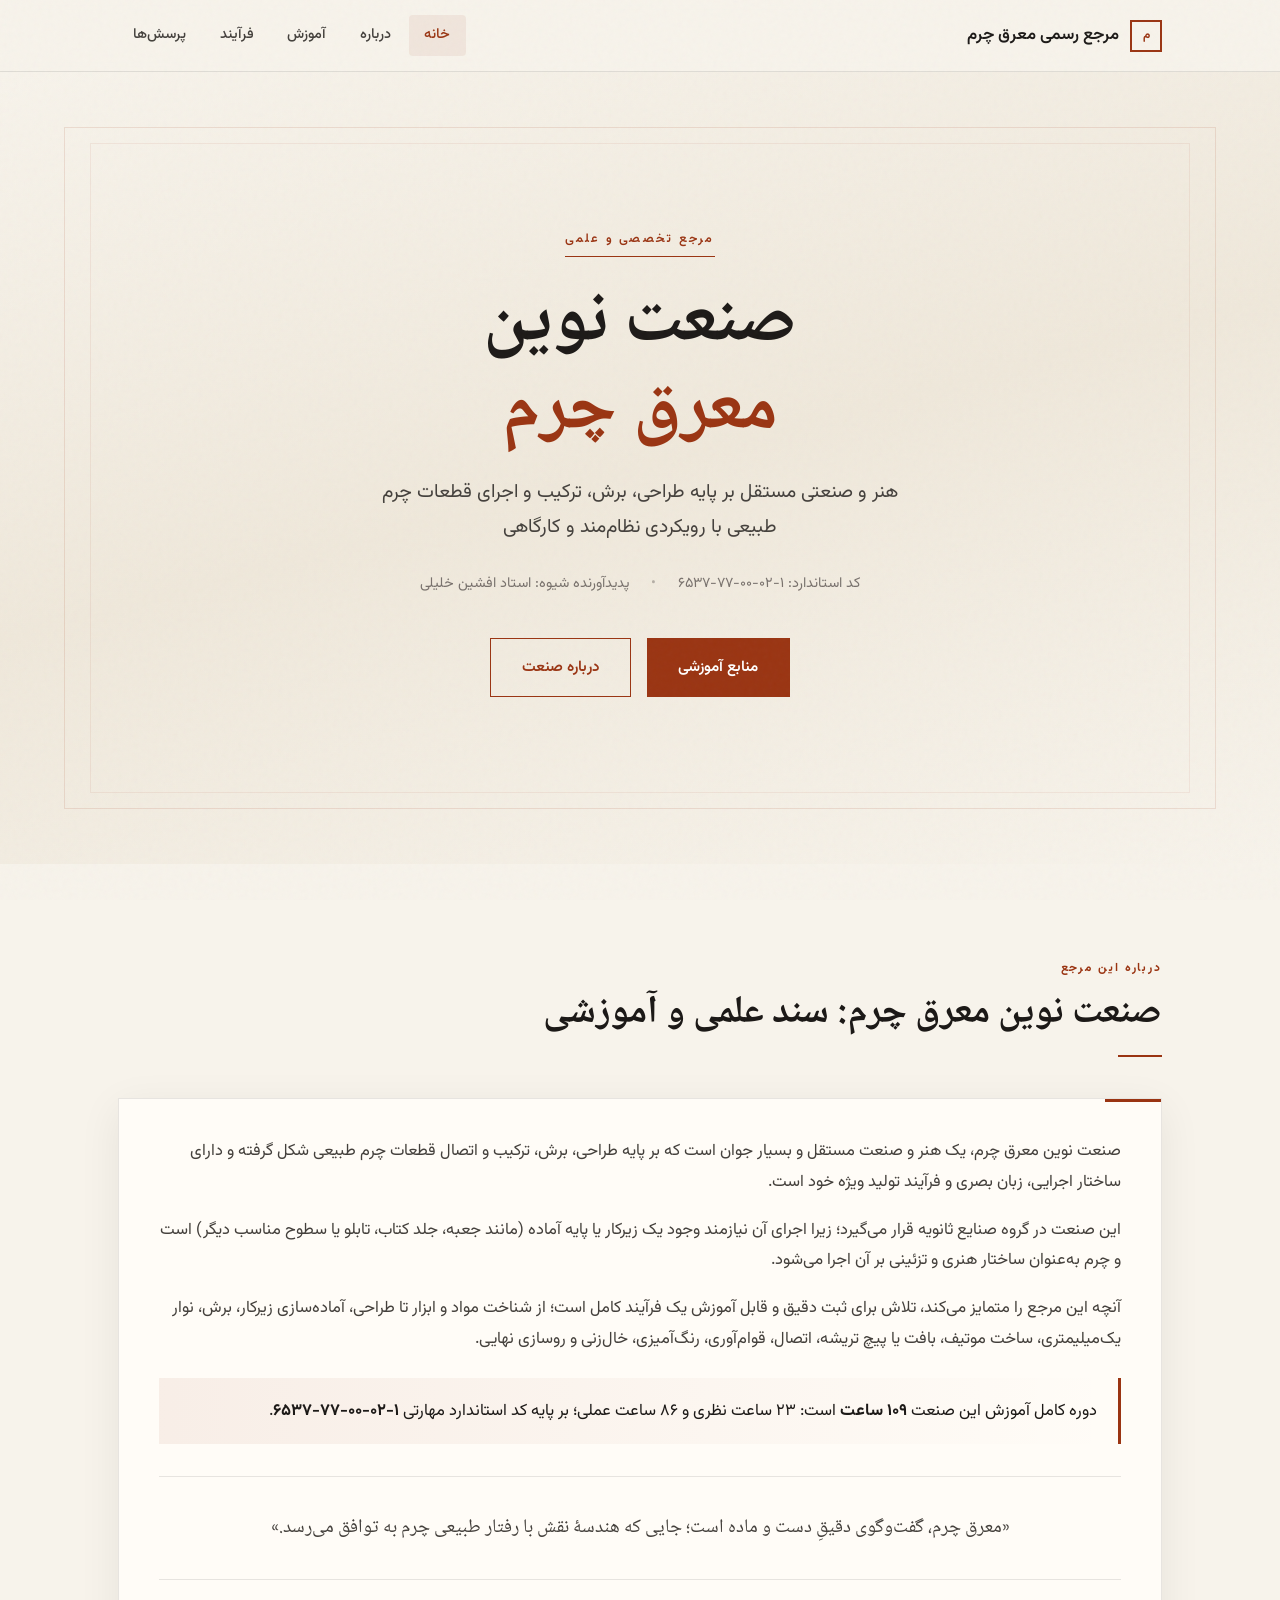
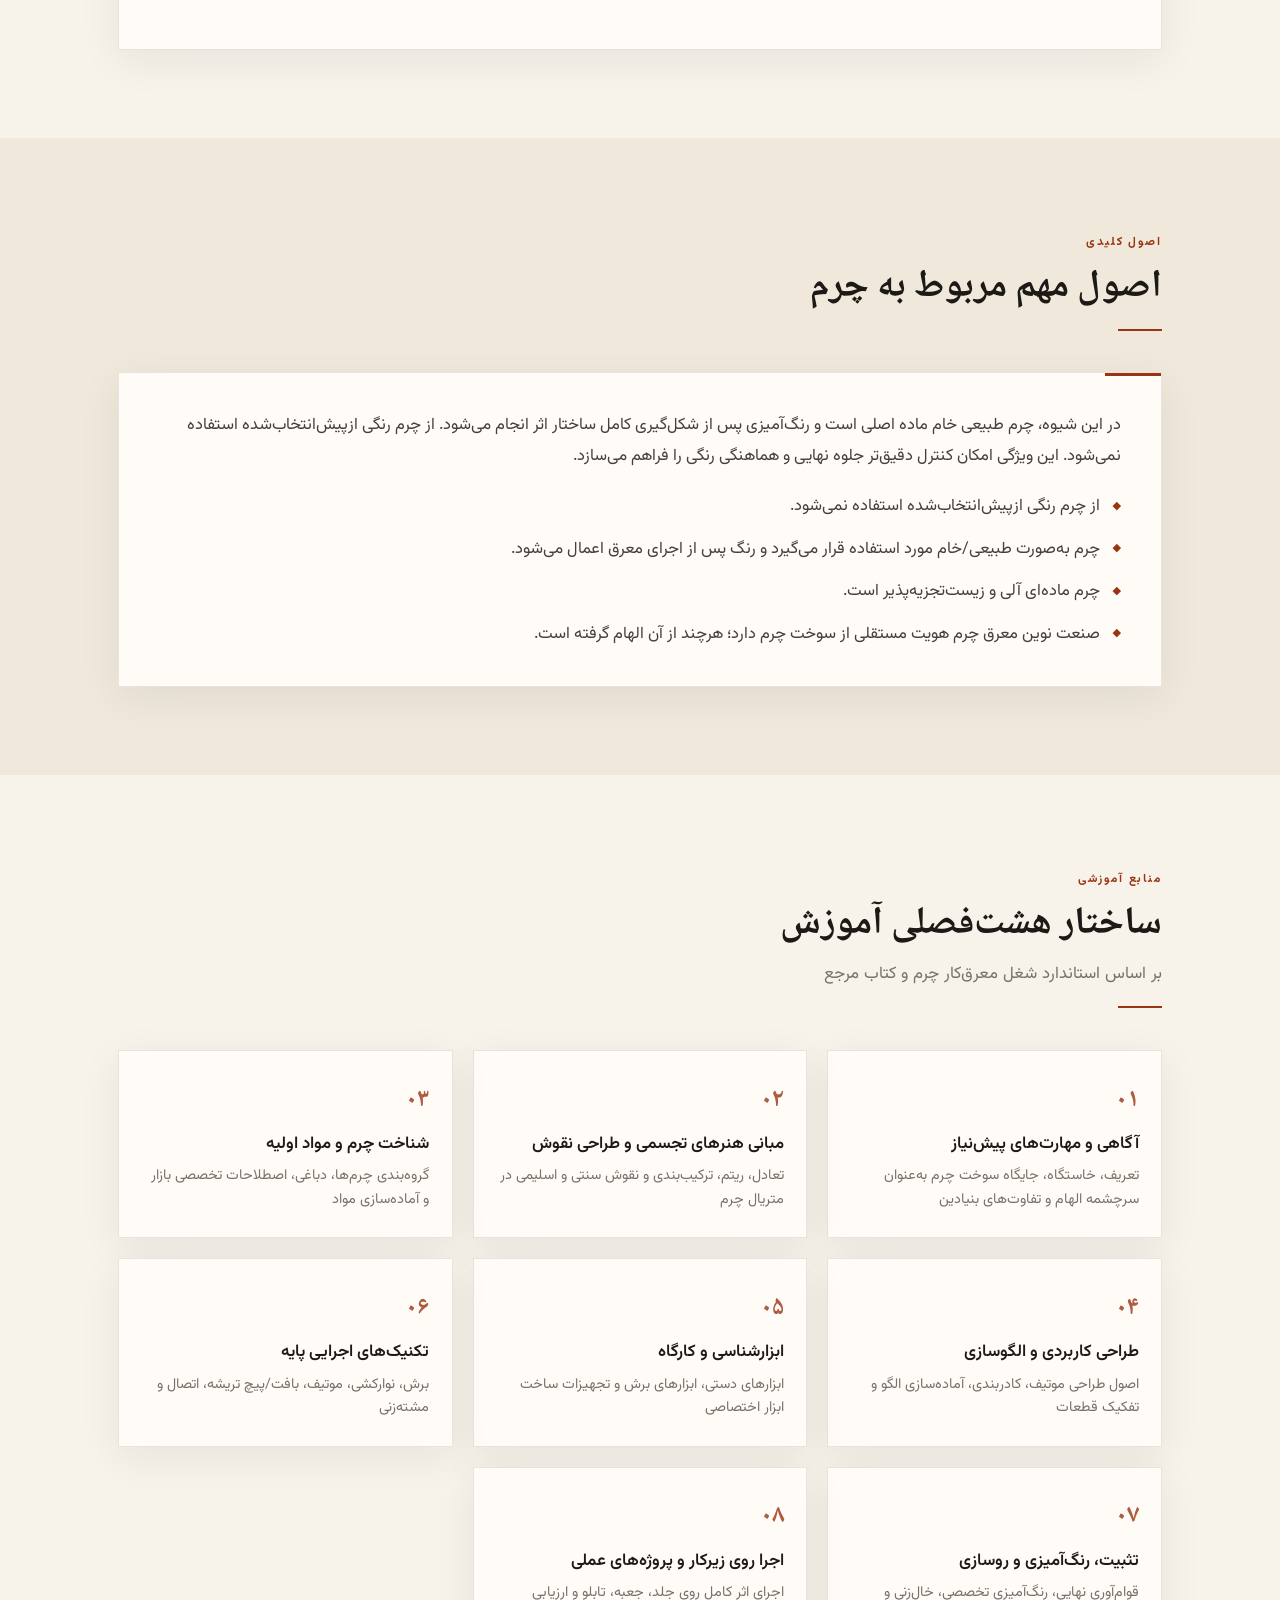
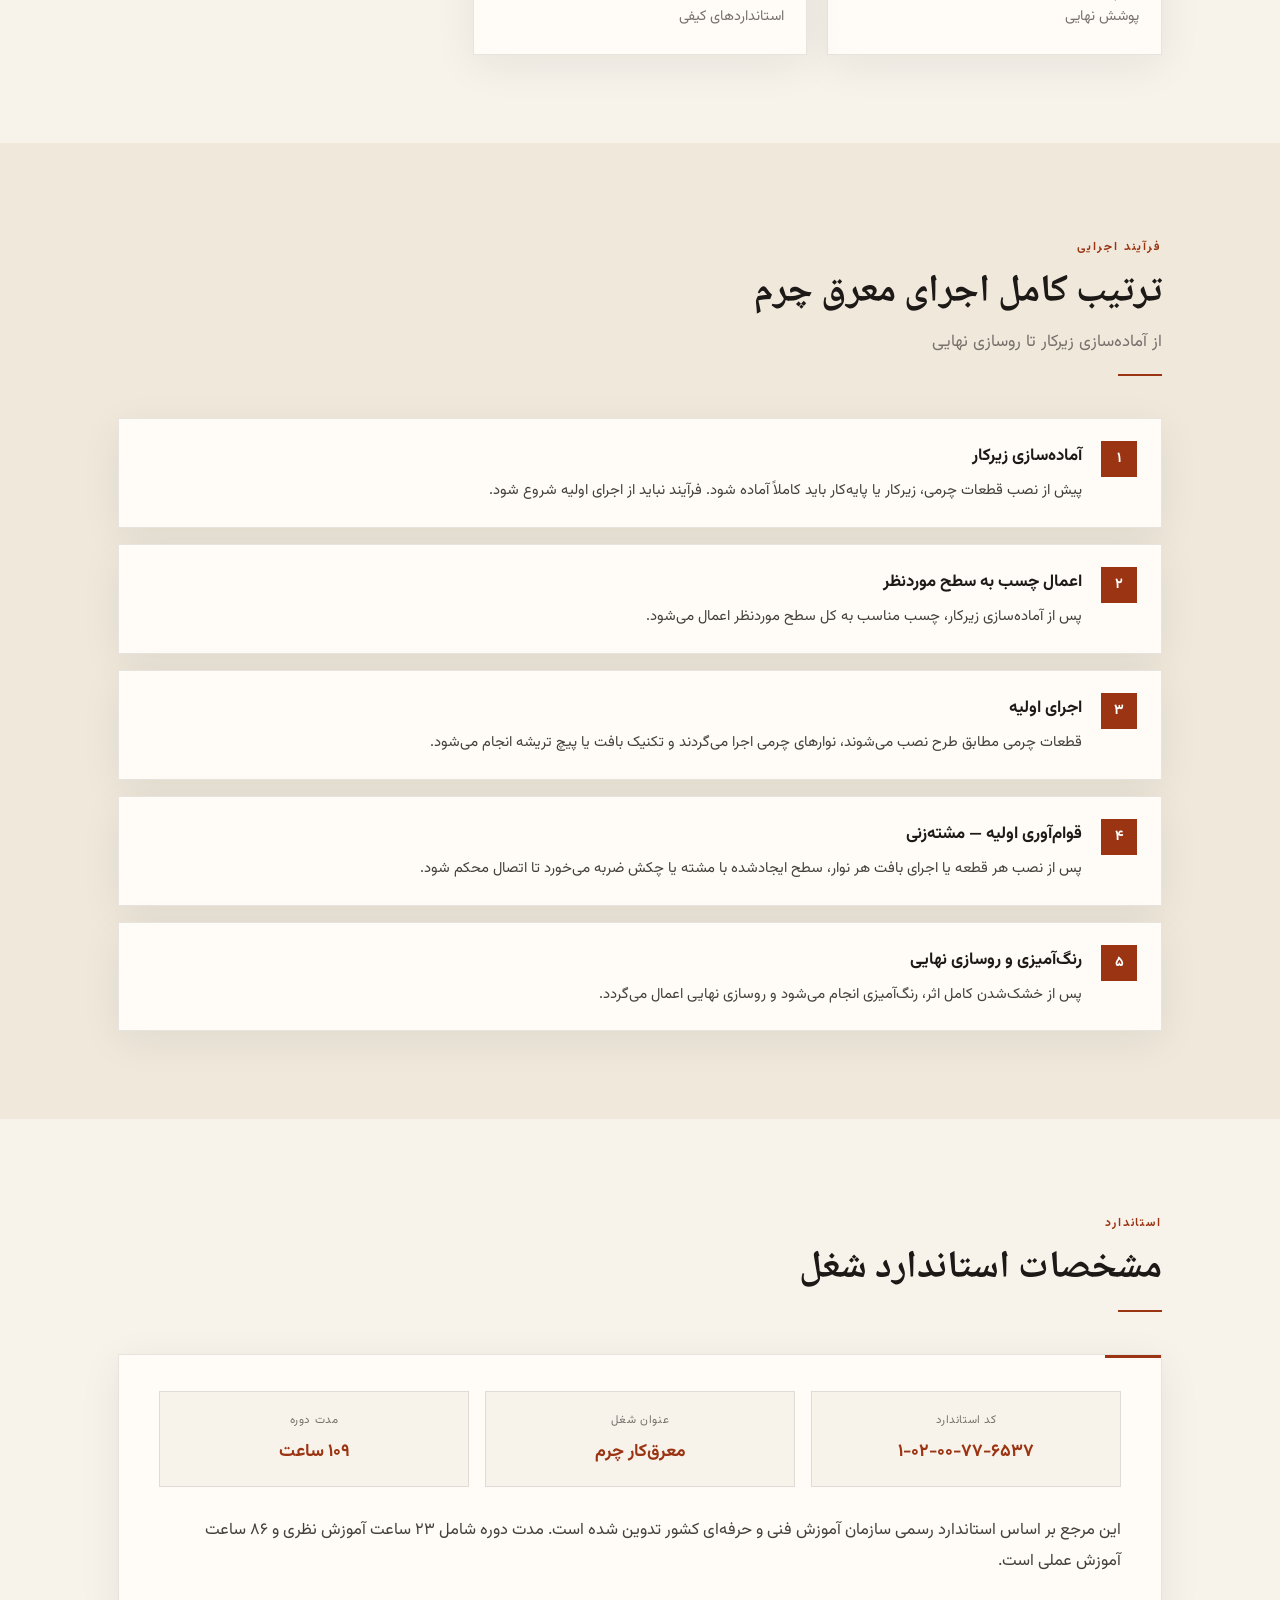
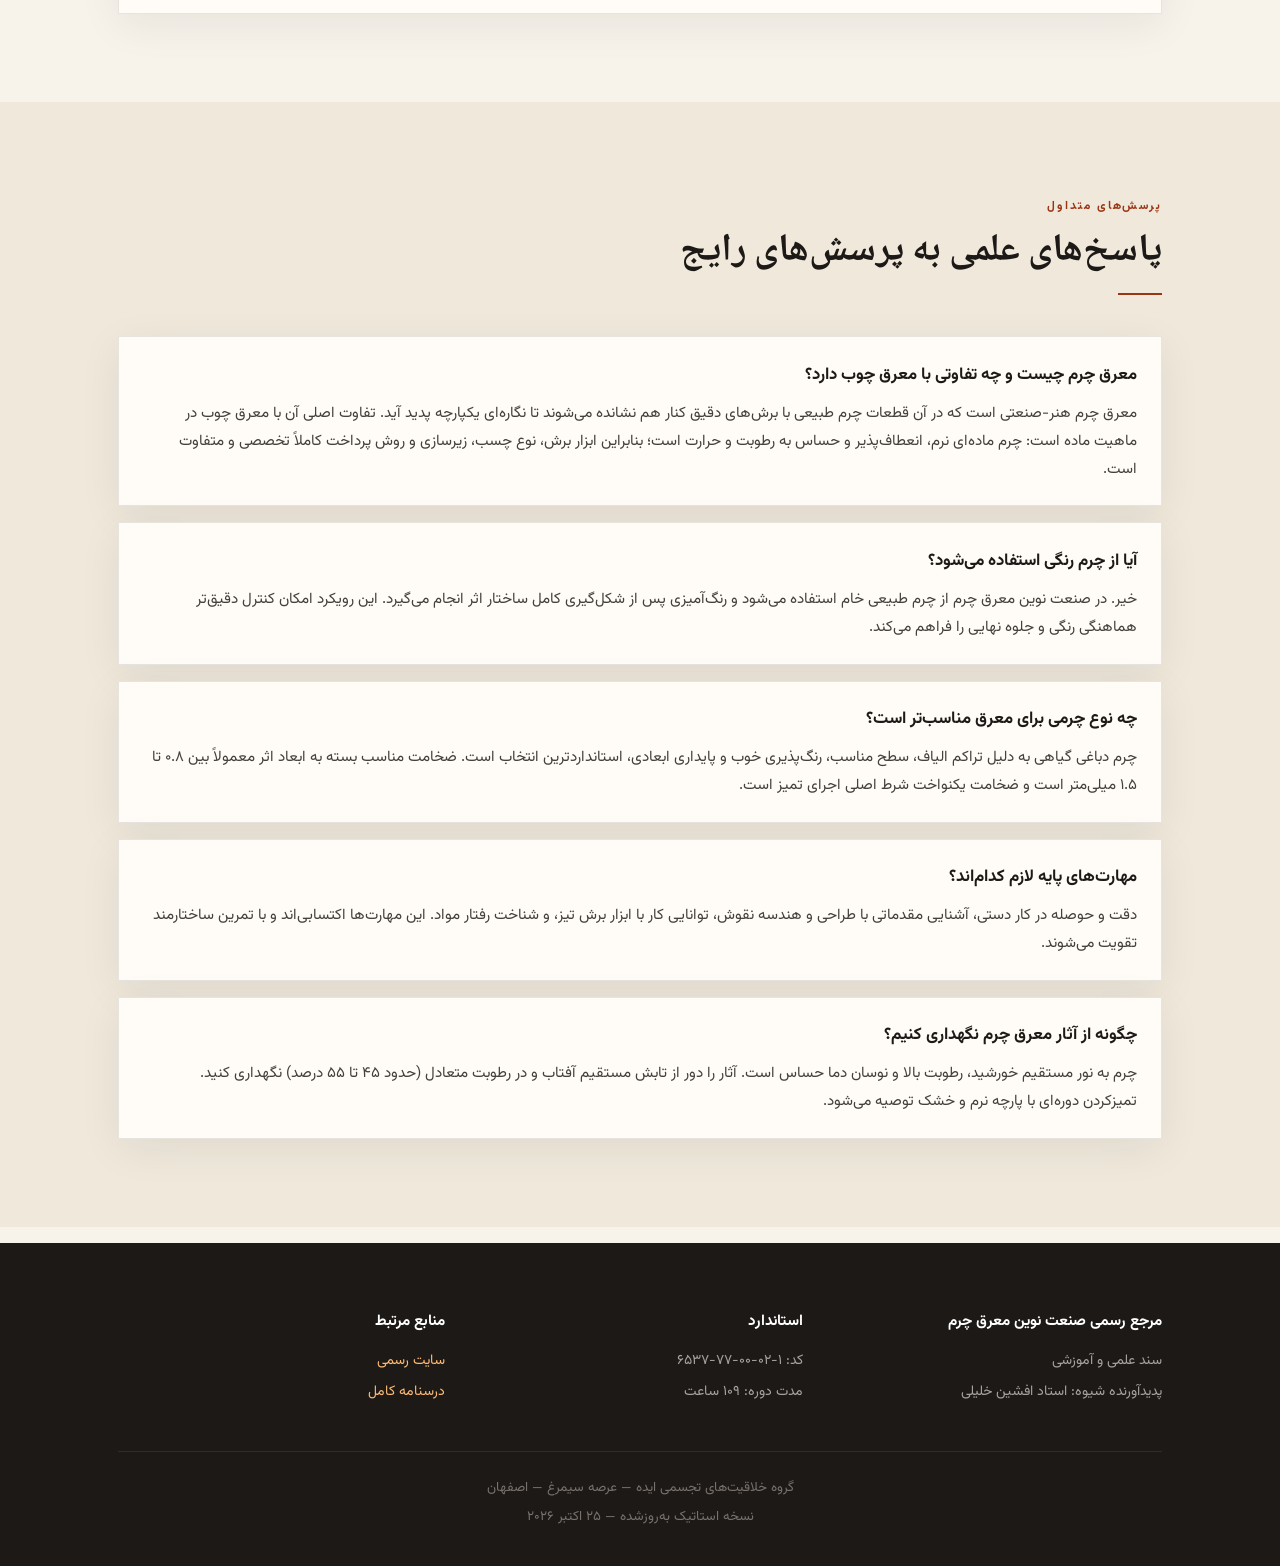
==== commit 1023a2a8: "Fix nested FAQ HTML bug" ====
--- a/index.html
+++ b/index.html
@@ -223,7 +223,6 @@
           <p>معرق چرم هنر-صنعتی است که در آن قطعات چرم طبیعی با برش‌های دقیق کنار هم نشانده می‌شوند تا نگاره‌ای یکپارچه پدید آید. تفاوت اصلی آن با معرق چوب در ماهیت ماده است: چرم ماده‌ای نرم، انعطاف‌پذیر و حساس به رطوبت و حرارت است؛ بنابراین ابزار برش، نوع چسب، زیرسازی و روش پرداخت کاملاً تخصصی و متفاوت است.</p>
         </div>
         <div class="faq-item reveal">
-          <div class="faq-item">
           <h4>آیا از چرم رنگی استفاده می‌شود؟</h4>
           <p>خیر. در صنعت نوین معرق چرم از چرم طبیعی خام استفاده می‌شود و رنگ‌آمیزی پس از شکل‌گیری کامل ساختار اثر انجام می‌گیرد. این رویکرد امکان کنترل دقیق‌تر هماهنگی رنگی و جلوه نهایی را فراهم می‌کند.</p>
         </div>
--- a/css/style.css
+++ b/css/style.css
@@ -1,122 +1,104 @@
-/* Editorial Graphic Redesign */
+/* مرجع رسمی صنعت نوین معرق چرم — Static Rebuild */
 @import url('https://fonts.googleapis.com/css2?family=Noto+Naskh+Arabic:wght@400;500;600;700&family=Vazirmatn:wght@300;400;500;600;700&display=swap');
 :root {
-  --bg: #f4efe6;
-  --bg-warm: #ebe3d4;
-  --surface: #fffdf8;
-  --ink: #1a2332;
-  --ink-soft: #3d4a5c;
-  --muted: #6b7a8a;
-  --copper: #b87333;
-  --copper-light: #d4a017;
-  --indigo: #1e3a5f;
-  --indigo-soft: #2c4a6e;
-  --line: rgba(30, 58, 95, 0.12);
-  --shadow: 0 8px 32px rgba(26, 35, 50, 0.08);
-  --shadow-lg: 0 20px 50px rgba(26, 35, 50, 0.12);
-  --radius: 4px;
+  --bg: #f7f3eb;
+  --bg-alt: #efe8db;
+  --surface: #fffcf7;
+  --ink: #1c1917;
+  --ink-soft: #44403c;
+  --muted: #78716c;
+  --accent: #9a3412;
+  --accent-soft: #c2410c;
+  --line: rgba(28, 25, 23, 0.1);
+  --shadow: 0 10px 40px rgba(28, 25, 23, 0.07);
+  --shadow-lg: 0 20px 50px rgba(28, 25, 23, 0.1);
   --font: 'Vazirmatn', 'Noto Naskh Arabic', system-ui, sans-serif;
   --display: 'Noto Naskh Arabic', 'Vazirmatn', serif;
-  --max: 1080px;
-  --header: 70px;
+  --max: 1100px;
+  --header: 72px;
 }
 *, *::before, *::after { box-sizing: border-box; margin: 0; padding: 0; }
-html { scroll-behavior: smooth; scroll-padding-top: calc(var(--header) + 16px); }
+html { scroll-behavior: smooth; scroll-padding-top: calc(var(--header) + 18px); }
 body { font-family: var(--font); background: var(--bg); color: var(--ink); line-height: 1.85; font-size: 16.5px; -webkit-font-smoothing: antialiased; }
-body::before { content: ""; position: fixed; inset: 0; background-image: url("data:image/svg+xml,%3Csvg viewBox='0 0 200 200' xmlns='http://www.w3.org/2000/svg'%3E%3Cfilter id='n'%3E%3CfeTurbulence type='fractalNoise' baseFrequency='0.85' numOctaves='4' stitchTiles='stitch'/%3E%3C/filter%3E%3Crect width='100%25' height='100%25' filter='url(%23n)' opacity='0.035'/%3E%3C/svg%3E"); pointer-events: none; z-index: 9999; }
-.site-header { position: sticky; top: 0; z-index: 100; height: var(--header); background: rgba(244, 239, 230, 0.92); backdrop-filter: blur(14px); border-bottom: 1px solid var(--line); }
+body::before { content: ""; position: fixed; inset: 0; background-image: url("data:image/svg+xml,%3Csvg viewBox='0 0 200 200' xmlns='http://www.w3.org/2000/svg'%3E%3Cfilter id='n'%3E%3CfeTurbulence type='fractalNoise' baseFrequency='0.9' numOctaves='4' stitchTiles='stitch'/%3E%3C/filter%3E%3Crect width='100%25' height='100%25' filter='url(%23n)' opacity='0.03'/%3E%3C/svg%3E"); pointer-events: none; z-index: 9999; }
+.site-header { position: sticky; top: 0; z-index: 100; height: var(--header); background: rgba(247, 243, 235, 0.9); backdrop-filter: blur(14px); border-bottom: 1px solid var(--line); }
 .header-inner { max-width: var(--max); margin: 0 auto; padding: 0 1.75rem; height: 100%; display: flex; align-items: center; justify-content: space-between; }
-.logo { display: flex; align-items: center; gap: 0.65rem; text-decoration: none; color: var(--ink); font-weight: 600; font-size: 1.05rem; }
-.logo-mark { width: 28px; height: 28px; border: 2px solid var(--copper); display: flex; align-items: center; justify-content: center; font-size: 0.7rem; color: var(--copper); font-weight: 700; }
-.main-nav { display: flex; gap: 0.15rem; }
-.nav-link { padding: 0.4rem 0.9rem; color: var(--ink-soft); text-decoration: none; font-size: 0.9rem; font-weight: 500; border-radius: 2px; transition: color 0.2s, background 0.2s; }
-.nav-link:hover, .nav-link.active { color: var(--indigo); background: rgba(30, 58, 95, 0.06); }
+.logo { display: flex; align-items: center; gap: 0.7rem; text-decoration: none; color: var(--ink); font-weight: 600; font-size: 1.05rem; }
+.logo-mark { width: 32px; height: 32px; border: 2px solid var(--accent); display: grid; place-items: center; font-size: 0.75rem; font-weight: 700; color: var(--accent); }
+.main-nav { display: flex; gap: 0.2rem; }
+.nav-link { padding: 0.45rem 0.95rem; color: var(--ink-soft); text-decoration: none; font-size: 0.9rem; font-weight: 500; border-radius: 4px; transition: all 0.2s; }
+.nav-link:hover, .nav-link.active { color: var(--accent); background: rgba(154, 52, 18, 0.07); }
 .menu-toggle { display: none; background: none; border: none; font-size: 1.5rem; color: var(--ink); cursor: pointer; }
-.hero { position: relative; min-height: 92vh; display: flex; align-items: center; justify-content: center; text-align: center; padding: 4rem 1.5rem 5rem; background: var(--bg); overflow: hidden; }
-.hero::before { content: ""; position: absolute; top: 8%; bottom: 8%; left: 6%; right: 6%; border: 1px solid rgba(30, 58, 95, 0.1); pointer-events: none; }
-.hero::after { content: ""; position: absolute; top: 10%; bottom: 10%; left: 8%; right: 8%; border: 1px solid rgba(184, 115, 51, 0.15); pointer-events: none; }
-.hero-content { position: relative; z-index: 2; max-width: 720px; }
-.hero-eyebrow { display: inline-block; font-size: 0.78rem; font-weight: 600; letter-spacing: 0.2em; color: var(--copper); margin-bottom: 1.5rem; text-transform: uppercase; border-bottom: 1px solid var(--copper); padding-bottom: 0.35rem; }
-.hero-title { font-family: var(--display); font-size: clamp(3rem, 9vw, 5rem); font-weight: 700; line-height: 1.18; color: var(--ink); margin-bottom: 1.25rem; letter-spacing: -0.02em; }
-.hero-title em { font-style: normal; color: var(--indigo); }
-.hero-subtitle { font-size: 1.2rem; color: var(--ink-soft); margin-bottom: 1.75rem; }
-.hero-meta { display: flex; flex-wrap: wrap; justify-content: center; gap: 0.5rem 1.5rem; font-size: 0.88rem; color: var(--muted); margin-bottom: 2.75rem; }
-.hero-meta .sep { width: 4px; height: 4px; background: var(--copper); border-radius: 50%; opacity: 0.6; display: inline-block; }
+.hero { position: relative; min-height: 88vh; display: flex; align-items: center; justify-content: center; text-align: center; padding: 5rem 1.5rem 6rem; overflow: hidden; background: linear-gradient(165deg, #f7f3eb 0%, #efe8db 50%, #f7f3eb 100%); }
+.hero::before { content: ""; position: absolute; inset: 7% 5%; border: 1px solid rgba(154, 52, 18, 0.12); pointer-events: none; }
+.hero::after { content: ""; position: absolute; inset: 9% 7%; border: 1px solid rgba(154, 52, 18, 0.07); pointer-events: none; }
+.hero-content { position: relative; z-index: 2; max-width: 760px; }
+.hero-eyebrow { display: inline-block; font-size: 0.78rem; font-weight: 600; letter-spacing: 0.18em; color: var(--accent); text-transform: uppercase; margin-bottom: 1.4rem; border-bottom: 1px solid var(--accent); padding-bottom: 0.3rem; }
+.hero-title { font-family: var(--display); font-size: clamp(2.8rem, 8vw, 4.6rem); font-weight: 700; line-height: 1.2; color: var(--ink); margin-bottom: 1.15rem; }
+.hero-title span { color: var(--accent); }
+.hero-subtitle { font-size: 1.2rem; color: var(--ink-soft); margin-bottom: 1.6rem; max-width: 560px; margin-left: auto; margin-right: auto; }
+.hero-meta { display: flex; flex-wrap: wrap; justify-content: center; gap: 0.6rem 1.4rem; font-size: 0.9rem; color: var(--muted); margin-bottom: 2.5rem; }
+.hero-meta .dot { opacity: 0.5; }
 .hero-actions { display: flex; flex-wrap: wrap; justify-content: center; gap: 1rem; }
-.btn { display: inline-flex; align-items: center; justify-content: center; padding: 0.95rem 2rem; font-weight: 600; font-size: 0.95rem; text-decoration: none; transition: all 0.25s ease; border: 1.5px solid transparent; }
-.btn-primary { background: var(--indigo); color: #fff; }
-.btn-primary:hover { background: var(--indigo-soft); transform: translateY(-1px); box-shadow: var(--shadow); }
-.btn-outline { background: transparent; border-color: var(--indigo); color: var(--indigo); }
-.btn-outline:hover { background: var(--indigo); color: #fff; }
-.section { padding: 5.5rem 0; position: relative; }
-.section-alt { background: var(--bg-warm); }
+.btn { display: inline-flex; align-items: center; justify-content: center; padding: 0.9rem 1.9rem; font-weight: 600; font-size: 0.95rem; text-decoration: none; transition: all 0.25s ease; border: 1.5px solid transparent; }
+.btn-primary { background: var(--accent); color: #fff; }
+.btn-primary:hover { background: var(--accent-soft); transform: translateY(-1px); box-shadow: var(--shadow); }
+.btn-outline { background: transparent; border-color: var(--accent); color: var(--accent); }
+.btn-outline:hover { background: var(--accent); color: #fff; }
+.section { padding: 5.5rem 0; }
+.section-alt { background: var(--bg-alt); }
 .container { max-width: var(--max); margin: 0 auto; padding: 0 1.75rem; }
-.container.narrow { max-width: 680px; }
-.section-header { margin-bottom: 2.75rem; position: relative; }
+.section-header { margin-bottom: 2.6rem; }
 .section-header.center { text-align: center; }
-.section-label { display: inline-block; font-size: 0.72rem; font-weight: 700; letter-spacing: 0.18em; color: var(--copper); text-transform: uppercase; margin-bottom: 0.6rem; }
-.section-title { font-family: var(--display); font-size: clamp(1.9rem, 4vw, 2.5rem); font-weight: 700; color: var(--ink); line-height: 1.3; }
-.section-desc { margin-top: 0.65rem; color: var(--muted); font-size: 1.05rem; }
-.section-header::after { content: ""; display: block; width: 48px; height: 2px; background: var(--copper); margin-top: 1.1rem; }
+.section-label { display: inline-block; font-size: 0.74rem; font-weight: 700; letter-spacing: 0.16em; color: var(--accent); text-transform: uppercase; margin-bottom: 0.55rem; }
+.section-title { font-family: var(--display); font-size: clamp(1.85rem, 4vw, 2.4rem); font-weight: 700; color: var(--ink); line-height: 1.3; }
+.section-desc { margin-top: 0.6rem; color: var(--muted); font-size: 1.05rem; }
+.section-header::after { content: ""; display: block; width: 44px; height: 2px; background: var(--accent); margin-top: 1rem; }
 .section-header.center::after { margin-left: auto; margin-right: auto; }
-.content-card { background: var(--surface); border: 1px solid var(--line); padding: 2.4rem 2.6rem; box-shadow: var(--shadow); position: relative; }
-.content-card::before { content: ""; position: absolute; top: 0; right: 0; width: 60px; height: 3px; background: var(--copper); }
-.content-card p { margin-bottom: 1.15rem; color: var(--ink-soft); }
+.content-card { background: var(--surface); border: 1px solid var(--line); padding: 2.3rem 2.5rem; box-shadow: var(--shadow); position: relative; }
+.content-card::before { content: ""; position: absolute; top: 0; right: 0; width: 56px; height: 3px; background: var(--accent); }
+.content-card p { margin-bottom: 1.1rem; color: var(--ink-soft); }
 .content-card p:last-child { margin-bottom: 0; }
-.highlight-box { background: linear-gradient(90deg, rgba(184, 115, 51, 0.08), transparent); border-right: 3px solid var(--copper); padding: 1.1rem 1.35rem; margin: 1.6rem 0 !important; color: var(--ink) !important; }
-.structure-grid { display: grid; grid-template-columns: 1fr 1.5fr; gap: 1.5rem; }
-@media (max-width: 780px) { .structure-grid { grid-template-columns: 1fr; } }
-.structure-group { background: var(--surface); border: 1px solid var(--line); padding: 1.9rem; box-shadow: var(--shadow); }
-.structure-group h3 { font-size: 1.05rem; font-weight: 600; color: var(--indigo); margin-bottom: 1.15rem; padding-bottom: 0.7rem; border-bottom: 1px solid var(--line); display: flex; align-items: center; gap: 0.5rem; }
-.structure-group h3::before { content: ""; width: 8px; height: 8px; background: var(--copper); flex-shrink: 0; }
-.structure-list { list-style: none; }
-.structure-list li { display: flex; align-items: flex-start; gap: 0.85rem; padding: 0.55rem 0; color: var(--ink-soft); font-size: 0.96rem; border-bottom: 1px solid rgba(30, 58, 95, 0.05); }
-.structure-list li:last-child { border-bottom: none; }
-.structure-list .num { flex-shrink: 0; width: 26px; height: 26px; display: flex; align-items: center; justify-content: center; background: var(--indigo); color: #fff; font-size: 0.75rem; font-weight: 700; }
-.structure-list a { color: inherit; text-decoration: none; display: flex; align-items: flex-start; gap: 0.85rem; width: 100%; transition: color 0.2s; }
-.structure-list a:hover { color: var(--copper); }
-.dedication-card { background: var(--surface); border: 1px solid var(--line); padding: 3rem 2.5rem; text-align: center; box-shadow: var(--shadow); position: relative; }
-.dedication-card::before, .dedication-card::after { content: ""; position: absolute; width: 40px; height: 40px; border: 1.5px solid var(--copper); opacity: 0.4; }
-.dedication-card::before { top: 16px; right: 16px; border-left: none; border-bottom: none; }
-.dedication-card::after { bottom: 16px; left: 16px; border-right: none; border-top: none; }
-.dedication-text { font-family: var(--display); font-size: 1.2rem; line-height: 2.1; color: var(--ink-soft); margin-bottom: 1.25rem; }
-.dedication-author { margin-top: 2rem; font-weight: 600; color: var(--copper); font-size: 1.1rem; letter-spacing: 0.04em; }
-.info-row { display: grid; grid-template-columns: repeat(3, 1fr); gap: 1rem; margin-bottom: 1.85rem; }
-@media (max-width: 600px) { .info-row { grid-template-columns: 1fr; } }
-.info-item { background: var(--bg); border: 1px solid var(--line); padding: 1.15rem 1.2rem; text-align: center; }
-.info-label { display: block; font-size: 0.72rem; color: var(--muted); letter-spacing: 0.06em; margin-bottom: 0.35rem; text-transform: uppercase; }
-.info-value { font-weight: 700; color: var(--indigo); font-size: 1.1rem; }
-.chapter-content { background: var(--surface); border: 1px solid var(--line); padding: 2.5rem 2.75rem; box-shadow: var(--shadow); }
-.chapter-subtitle { font-family: var(--display); font-size: 1.45rem; color: var(--ink); margin-bottom: 0.4rem; }
-.source-note { font-size: 0.85rem; color: var(--muted); margin-bottom: 1.85rem; font-style: italic; }
-.chapter-content h4 { font-size: 1.1rem; color: var(--indigo); margin: 1.85rem 0 0.75rem; padding-top: 0.85rem; border-top: 1px solid var(--line); display: flex; align-items: center; gap: 0.5rem; }
-.chapter-content h4::before { content: ""; width: 6px; height: 6px; background: var(--copper); flex-shrink: 0; }
-.chapter-content h4:first-of-type { border-top: none; padding-top: 0; }
-.chapter-content p { margin-bottom: 1rem; color: var(--ink-soft); }
-.clean-list { list-style: none; margin: 1rem 0 1.25rem; }
-.clean-list li { position: relative; padding-right: 1.4rem; margin-bottom: 0.6rem; color: var(--ink-soft); }
-.clean-list li::before { content: "—"; position: absolute; right: 0; color: var(--copper); font-weight: 600; }
-.chapters-grid { display: grid; grid-template-columns: repeat(auto-fill, minmax(250px, 1fr)); gap: 1.25rem; }
-.chapter-card { background: var(--surface); border: 1px solid var(--line); padding: 1.6rem 1.45rem; text-decoration: none; color: inherit; display: block; transition: all 0.28s ease; box-shadow: var(--shadow); position: relative; }
-.chapter-card:hover { transform: translateY(-3px); box-shadow: var(--shadow-lg); border-color: rgba(184, 115, 51, 0.35); }
-.chapter-num { font-size: 1.8rem; font-weight: 700; color: var(--copper); opacity: 0.85; margin-bottom: 0.5rem; font-family: var(--display); line-height: 1; }
-.chapter-card h3 { font-size: 1.05rem; font-weight: 600; color: var(--ink); margin-bottom: 0.5rem; line-height: 1.45; }
-.chapter-card p { font-size: 0.88rem; color: var(--muted); line-height: 1.65; }
-.site-footer { background: var(--ink); color: #c5cdd6; padding: 4rem 0 2rem; margin-top: 1rem; }
+.highlight-box { background: linear-gradient(90deg, rgba(154, 52, 18, 0.07), transparent); border-right: 3px solid var(--accent); padding: 1.1rem 1.3rem; margin: 1.5rem 0 !important; color: var(--ink) !important; }
+.quote-box { font-family: var(--display); font-size: 1.2rem; line-height: 2; color: var(--ink-soft); text-align: center; padding: 2rem 1.5rem; border-top: 1px solid var(--line); border-bottom: 1px solid var(--line); margin: 2rem 0; }
+.cards-grid { display: grid; grid-template-columns: repeat(auto-fill, minmax(260px, 1fr)); gap: 1.25rem; }
+.card { background: var(--surface); border: 1px solid var(--line); padding: 1.6rem 1.4rem; box-shadow: var(--shadow); transition: all 0.25s ease; }
+.card:hover { transform: translateY(-3px); box-shadow: var(--shadow-lg); border-color: rgba(154, 52, 18, 0.25); }
+.card-num { font-size: 1.6rem; font-weight: 700; color: var(--accent); opacity: 0.8; margin-bottom: 0.5rem; font-family: var(--display); }
+.card h3 { font-size: 1.05rem; font-weight: 600; color: var(--ink); margin-bottom: 0.5rem; line-height: 1.45; }
+.card p { font-size: 0.9rem; color: var(--muted); line-height: 1.65; }
+.process-list { display: grid; gap: 1rem; }
+.process-item { display: flex; gap: 1.2rem; background: var(--surface); border: 1px solid var(--line); padding: 1.4rem 1.5rem; box-shadow: var(--shadow); }
+.process-num { flex-shrink: 0; width: 36px; height: 36px; display: grid; place-items: center; background: var(--accent); color: #fff; font-weight: 700; font-size: 0.9rem; }
+.process-body h4 { font-size: 1.05rem; color: var(--ink); margin-bottom: 0.3rem; }
+.process-body p { font-size: 0.92rem; color: var(--ink-soft); }
+.info-row { display: grid; grid-template-columns: repeat(3, 1fr); gap: 1rem; margin-bottom: 1.75rem; }
+@media (max-width: 640px) { .info-row { grid-template-columns: 1fr; } }
+.info-item { background: var(--bg); border: 1px solid var(--line); padding: 1.1rem; text-align: center; }
+.info-label { display: block; font-size: 0.72rem; color: var(--muted); letter-spacing: 0.05em; margin-bottom: 0.3rem; text-transform: uppercase; }
+.info-value { font-weight: 700; color: var(--accent); font-size: 1.1rem; }
+.faq-list { display: grid; gap: 1rem; }
+.faq-item { background: var(--surface); border: 1px solid var(--line); padding: 1.4rem 1.5rem; box-shadow: var(--shadow); }
+.faq-item h4 { font-size: 1.05rem; color: var(--ink); margin-bottom: 0.5rem; }
+.faq-item p { font-size: 0.95rem; color: var(--ink-soft); }
+.principles { display: grid; gap: 0.75rem; margin-top: 1.25rem; }
+.principle { display: flex; align-items: flex-start; gap: 0.75rem; color: var(--ink-soft); }
+.principle::before { content: "◆"; color: var(--accent); font-size: 0.7rem; margin-top: 0.35rem; }
+.site-footer { background: var(--ink); color: #d6d3d1; padding: 4rem 0 2rem; margin-top: 1rem; }
 .footer-grid { display: grid; grid-template-columns: repeat(auto-fit, minmax(200px, 1fr)); gap: 2rem; margin-bottom: 2.5rem; }
-.footer-col h4 { font-size: 0.95rem; color: #fff; margin-bottom: 0.85rem; }
-.footer-col p { font-size: 0.88rem; color: #8a96a4; margin-bottom: 0.35rem; }
-.footer-col a { color: var(--copper-light); text-decoration: none; }
+.footer-col h4 { font-size: 0.95rem; color: #fff; margin-bottom: 0.8rem; }
+.footer-col p { font-size: 0.88rem; color: #a8a29e; margin-bottom: 0.35rem; }
+.footer-col a { color: #fdba74; text-decoration: none; }
 .footer-col a:hover { text-decoration: underline; }
 .footer-bottom { border-top: 1px solid rgba(255,255,255,0.08); padding-top: 1.5rem; text-align: center; }
-.footer-bottom p { font-size: 0.84rem; color: #6b7a8a; margin-bottom: 0.25rem; }
+.footer-bottom p { font-size: 0.84rem; color: #78716c; margin-bottom: 0.25rem; }
 @media (max-width: 768px) {
   .main-nav { display: none; position: absolute; top: var(--header); right: 0; left: 0; background: var(--bg); border-bottom: 1px solid var(--line); flex-direction: column; padding: 0.75rem; }
   .main-nav.open { display: flex; }
   .menu-toggle { display: block; }
-  .hero { min-height: 80vh; padding: 3rem 1.25rem 4rem; }
+  .hero { min-height: 78vh; padding: 3.5rem 1.25rem 4.5rem; }
   .hero::before, .hero::after { display: none; }
-  .content-card, .chapter-content { padding: 1.6rem 1.3rem; }
+  .content-card { padding: 1.6rem 1.3rem; }
   .section { padding: 3.75rem 0; }
 }
 .reveal { opacity: 0; transform: translateY(18px); transition: opacity 0.55s ease, transform 0.55s ease; }
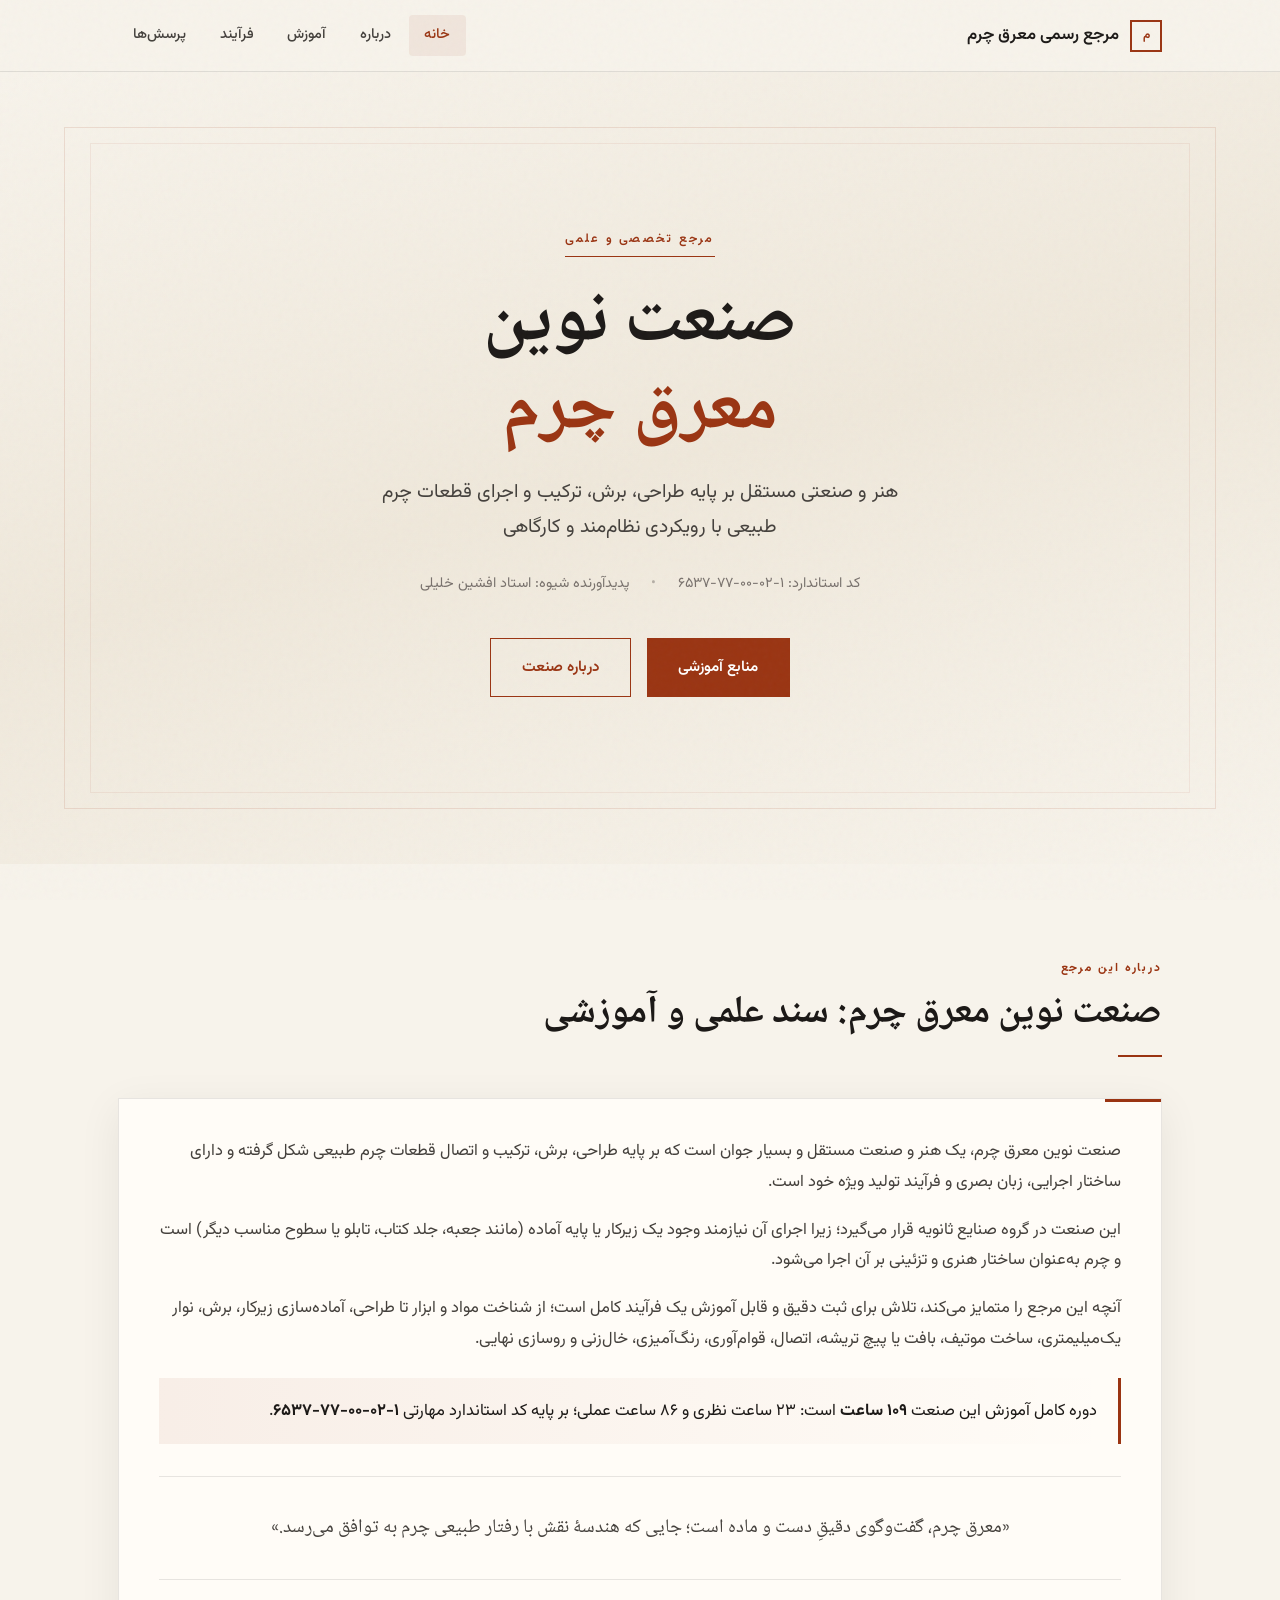
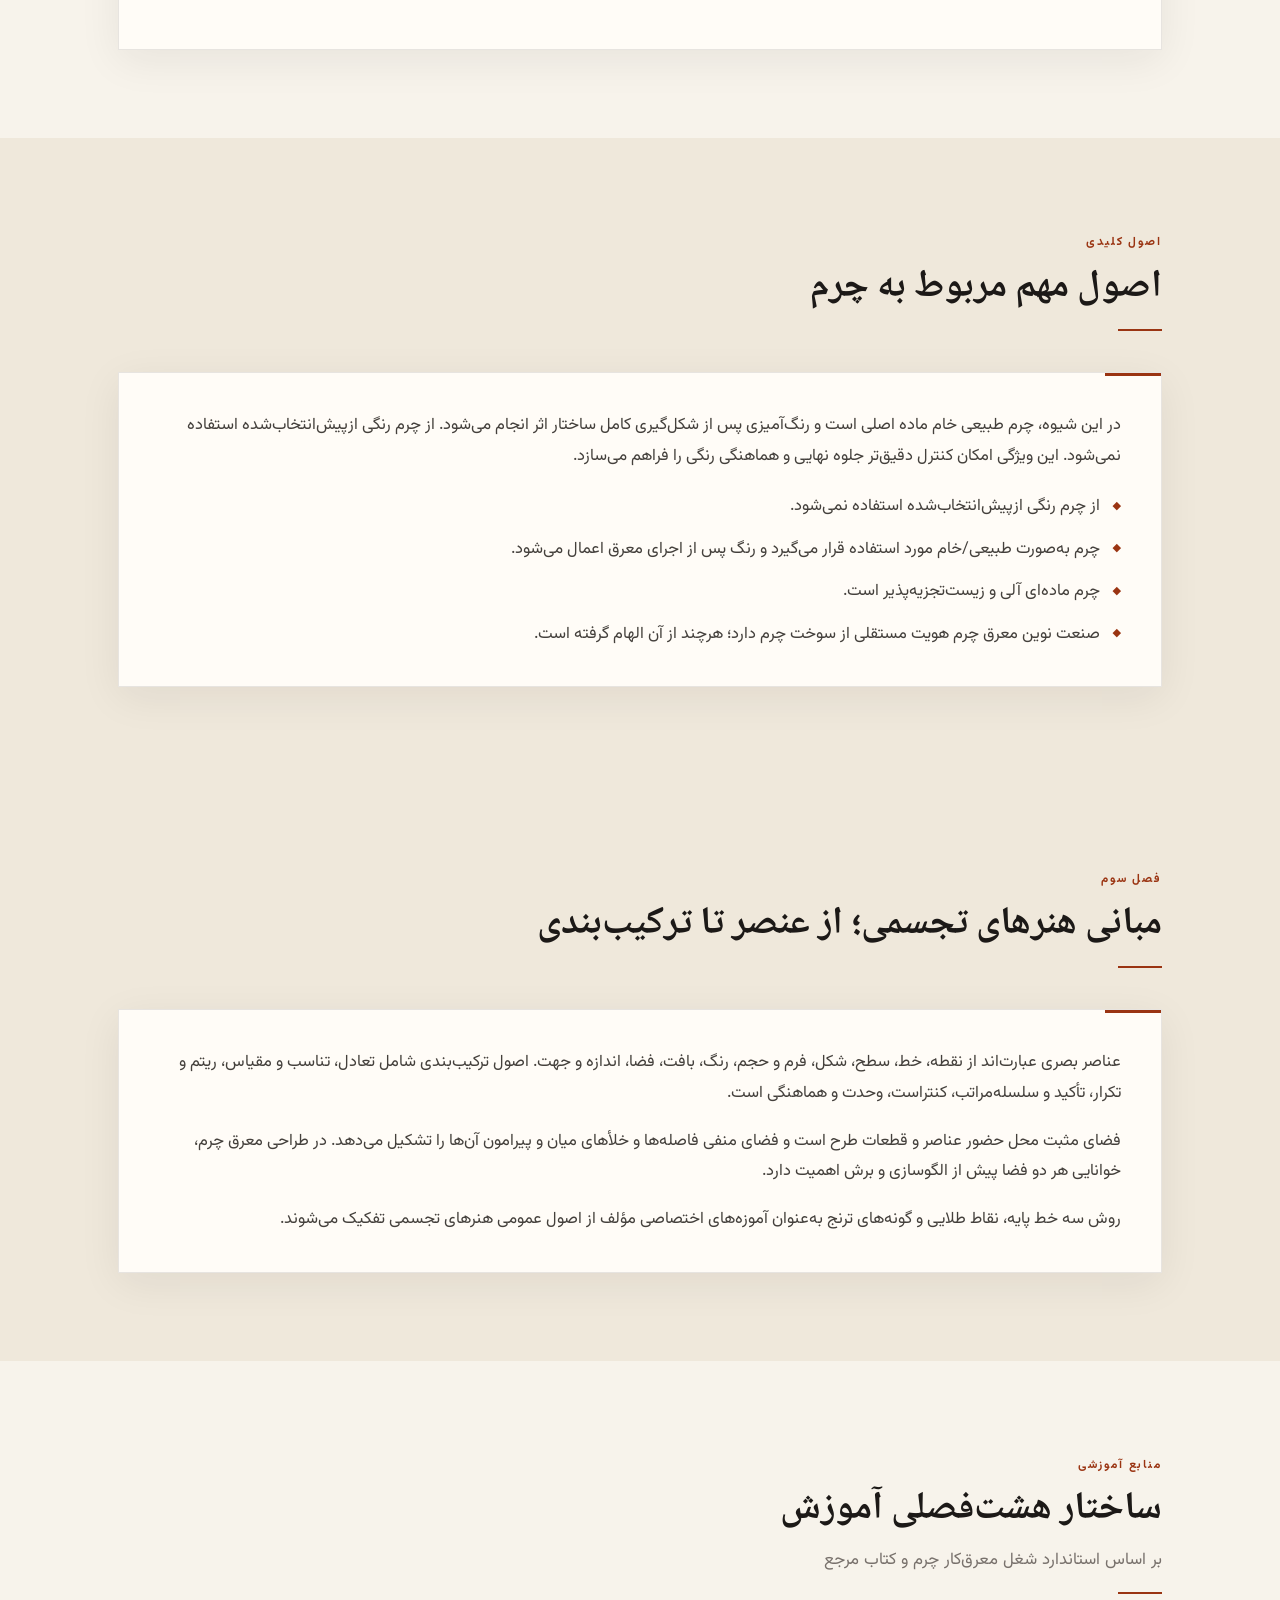
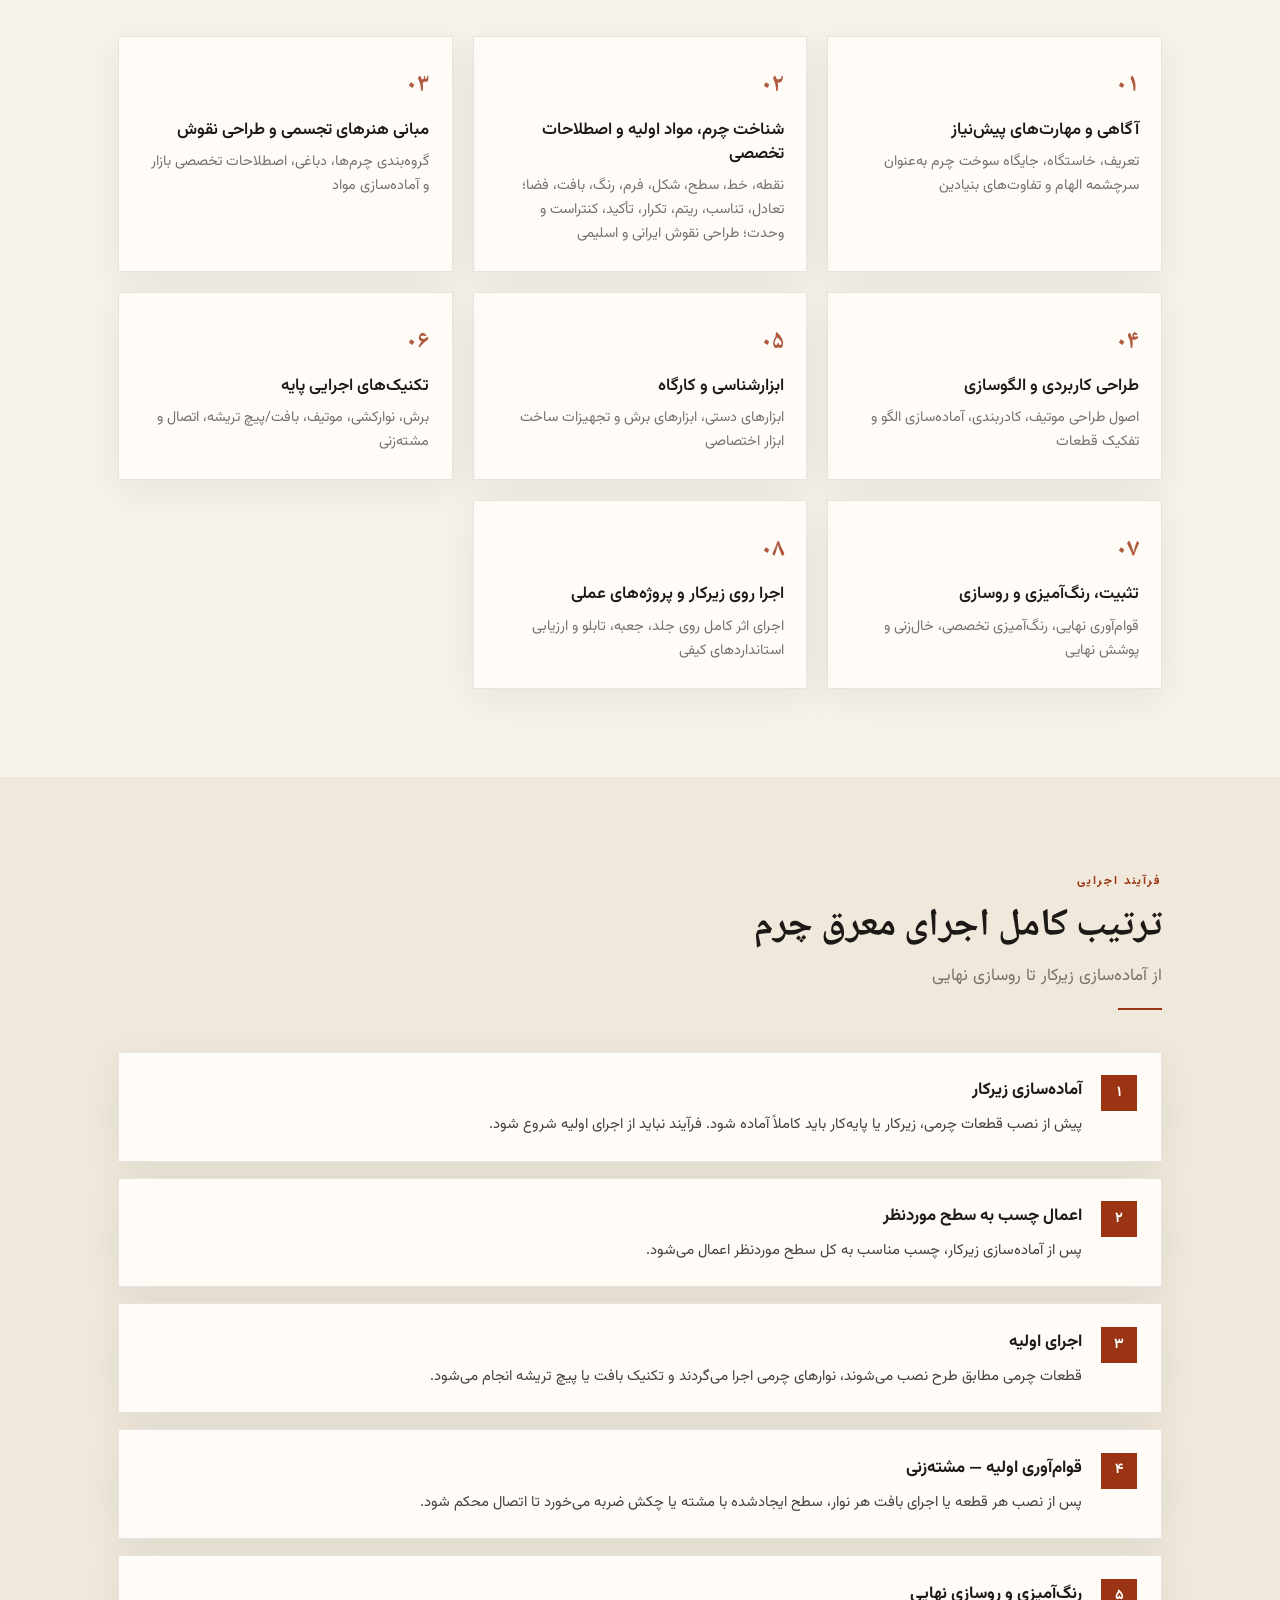
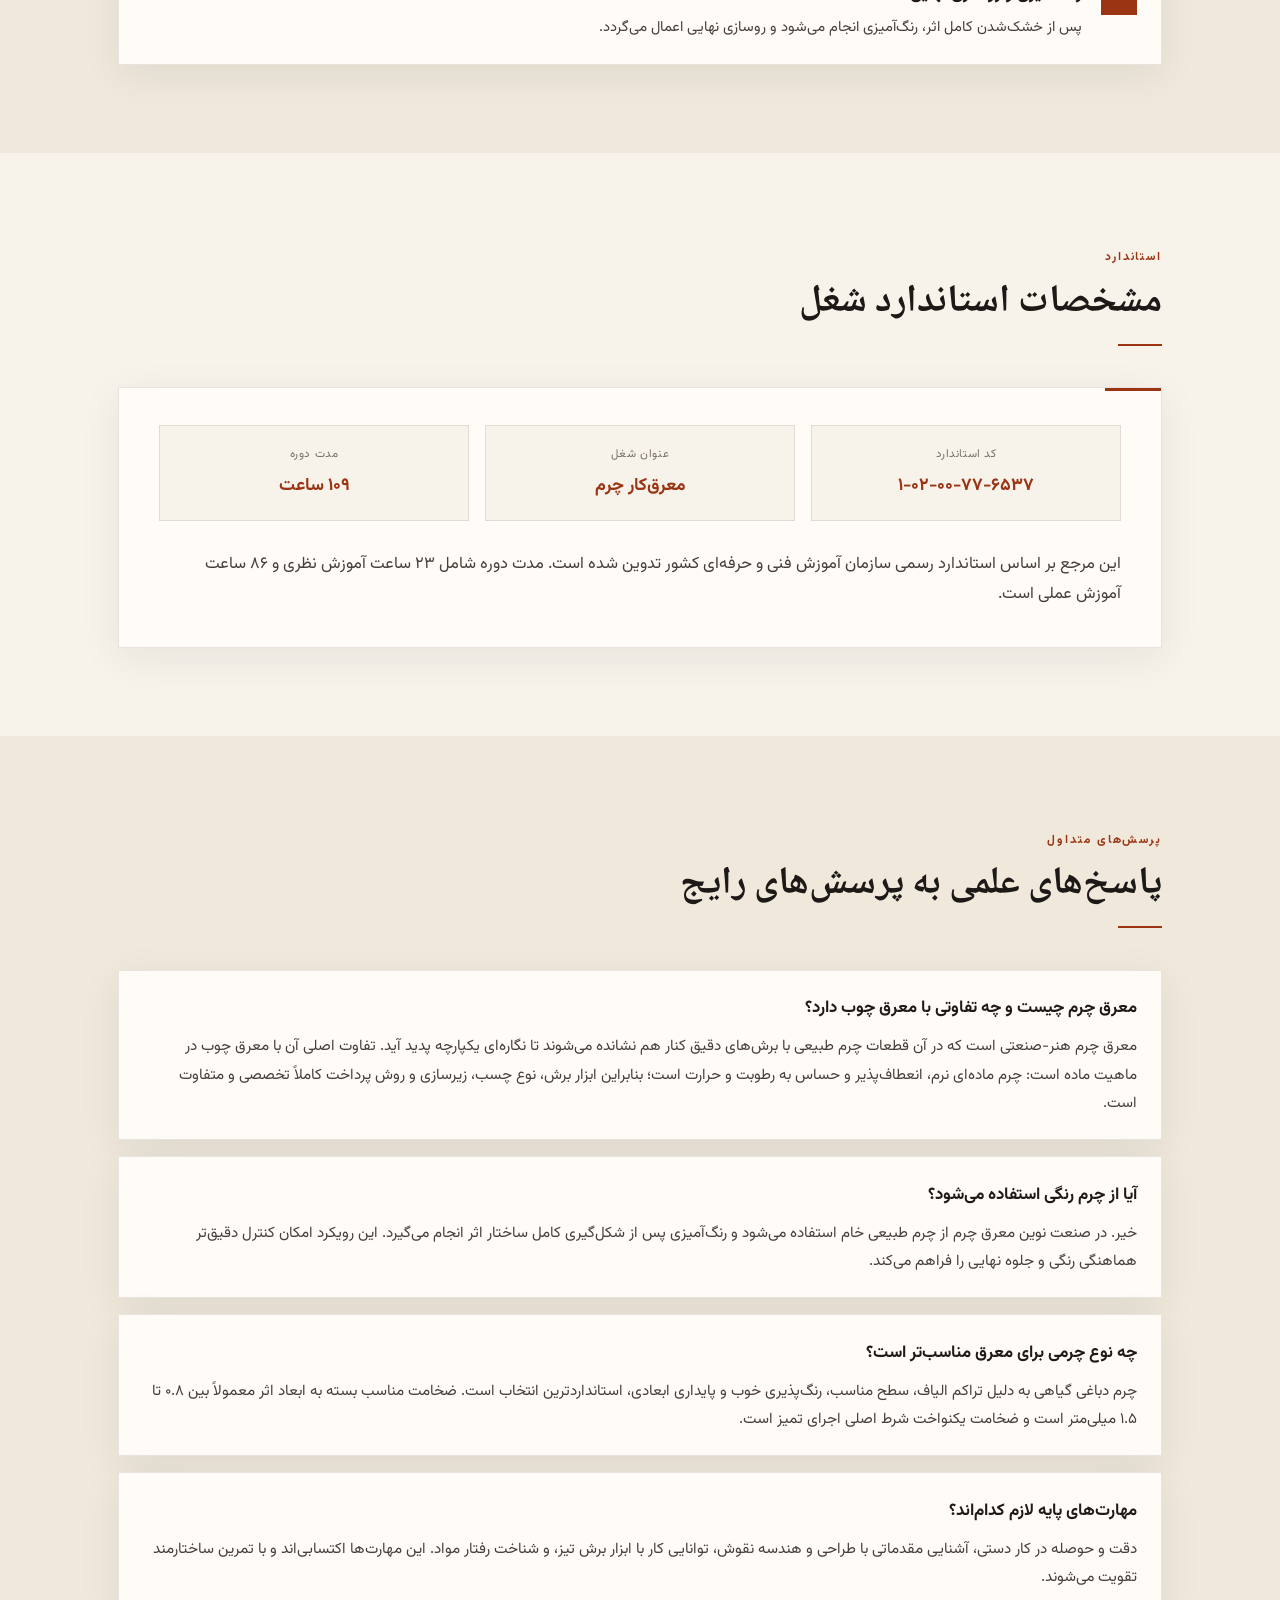
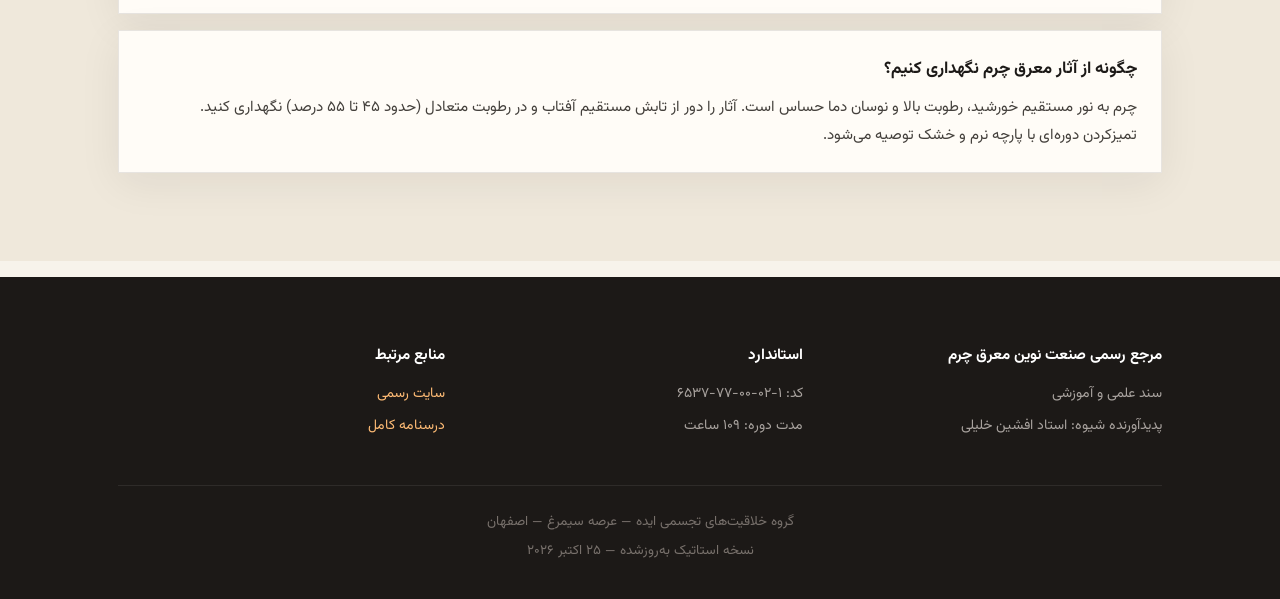
==== commit 4138fd9f: "تکمیل فصل مبانی تجسمی و اصلاح ترتیب سرفصل‌ها در سایت کتاب" ====
--- a/index.html
+++ b/index.html
@@ -86,7 +86,15 @@
     </div>
   </section>
 
-  <section id="education" class="section">
+  <section id="visual-foundations" class="section section-alt">
+<div class="container">
+<div class="section-header"><span class="section-label">فصل سوم</span><h2 class="section-title">مبانی هنرهای تجسمی؛ از عنصر تا ترکیب‌بندی</h2></div>
+<div class="content-card">
+<p>عناصر بصری عبارت‌اند از نقطه، خط، سطح، شکل، فرم و حجم، رنگ، بافت، فضا، اندازه و جهت. اصول ترکیب‌بندی شامل تعادل، تناسب و مقیاس، ریتم و تکرار، تأکید و سلسله‌مراتب، کنتراست، وحدت و هماهنگی است.</p>
+<p>فضای مثبت محل حضور عناصر و قطعات طرح است و فضای منفی فاصله‌ها و خلأهای میان و پیرامون آن‌ها را تشکیل می‌دهد. در طراحی معرق چرم، خوانایی هر دو فضا پیش از الگوسازی و برش اهمیت دارد.</p>
+<p>روش سه خط پایه، نقاط طلایی و گونه‌های ترنج به‌عنوان آموزه‌های اختصاصی مؤلف از اصول عمومی هنرهای تجسمی تفکیک می‌شوند.</p>
+</div></div></section>
+<section id="education" class="section">
     <div class="container">
       <div class="section-header">
         <span class="section-label">منابع آموزشی</span>
@@ -101,12 +109,12 @@
         </div>
         <div class="card reveal">
           <div class="card-num">۰۲</div>
+          <h3>شناخت چرم، مواد اولیه و اصطلاحات تخصصی</h3>
+          <p>نقطه، خط، سطح، شکل، فرم، رنگ، بافت، فضا؛ تعادل، تناسب، ریتم، تکرار، تأکید، کنتراست و وحدت؛ طراحی نقوش ایرانی و اسلیمی</p>
+        </div>
+        <div class="card reveal">
+          <div class="card-num">۰۳</div>
           <h3>مبانی هنرهای تجسمی و طراحی نقوش</h3>
-          <p>تعادل، ریتم، ترکیب‌بندی و نقوش سنتی و اسلیمی در متریال چرم</p>
-        </div>
-        <div class="card reveal">
-          <div class="card-num">۰۳</div>
-          <h3>شناخت چرم و مواد اولیه</h3>
           <p>گروه‌بندی چرم‌ها، دباغی، اصطلاحات تخصصی بازار و آماده‌سازی مواد</p>
         </div>
         <div class="card reveal">
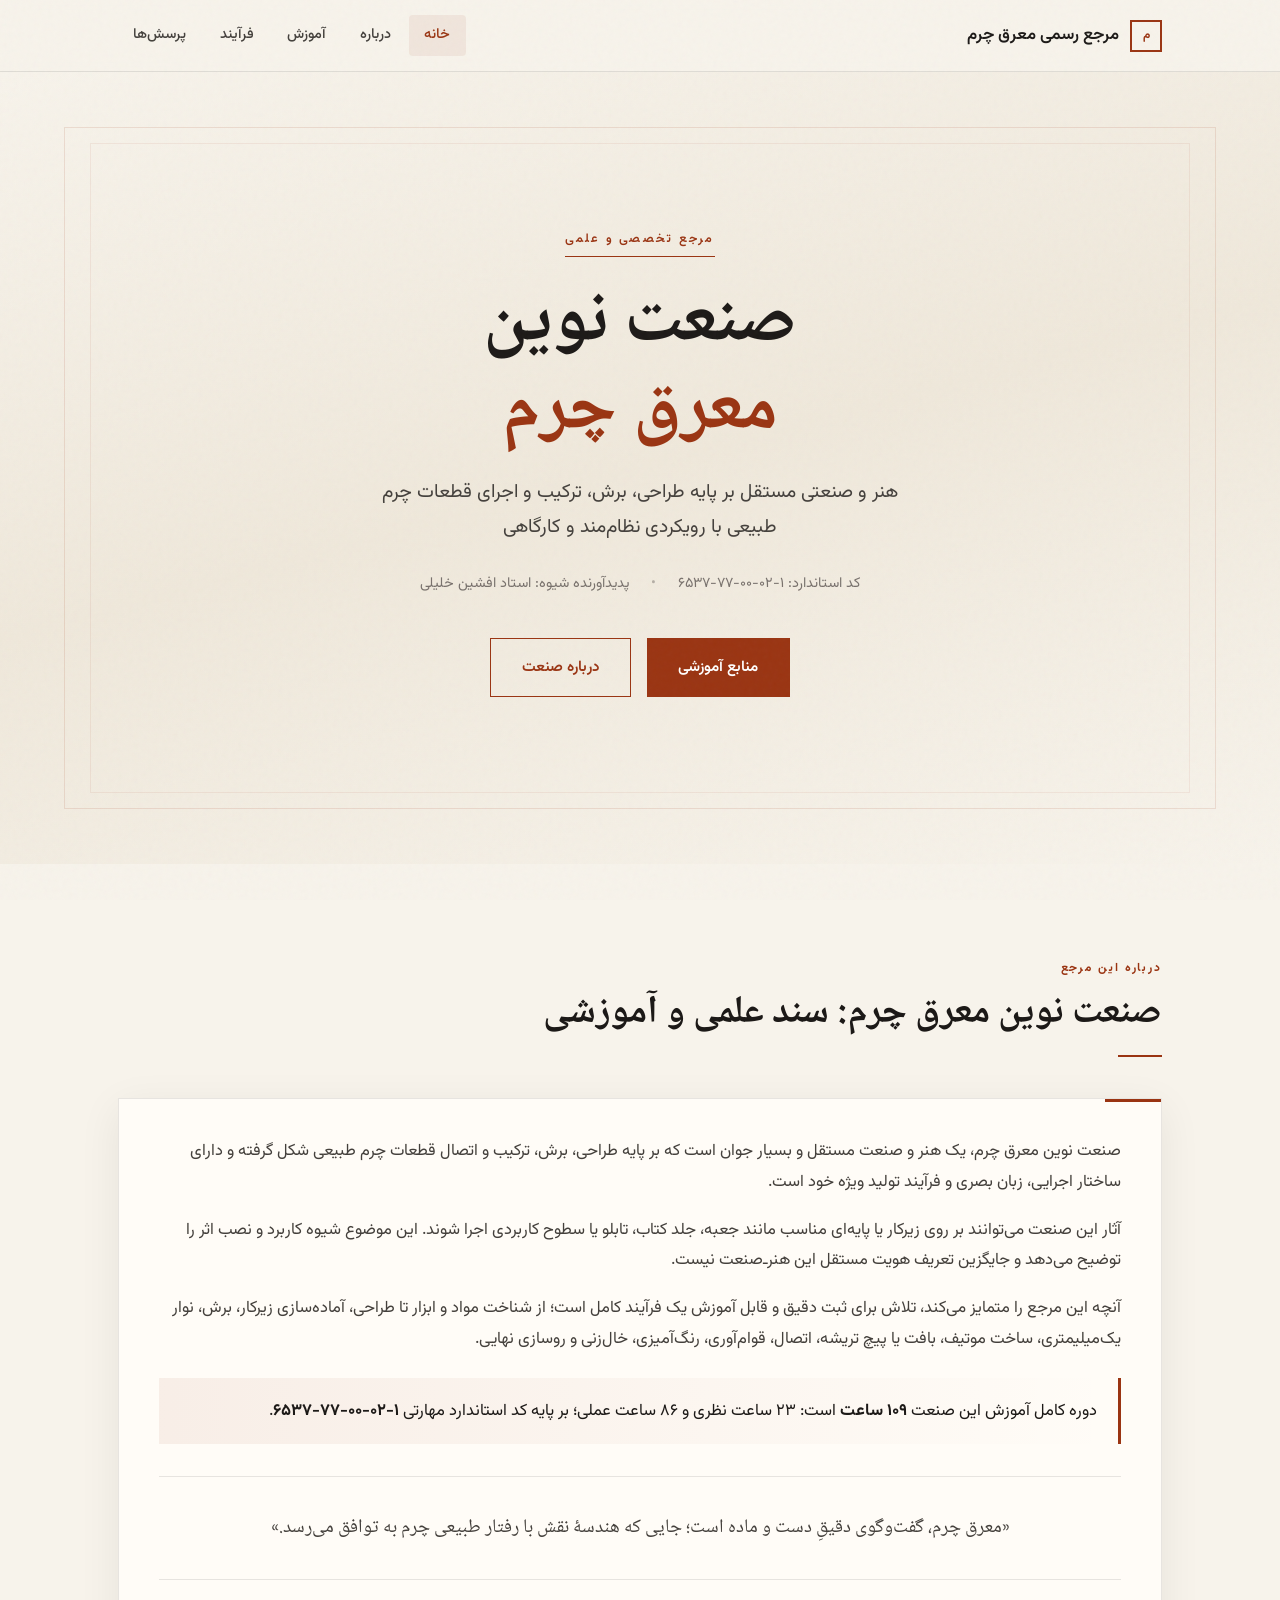
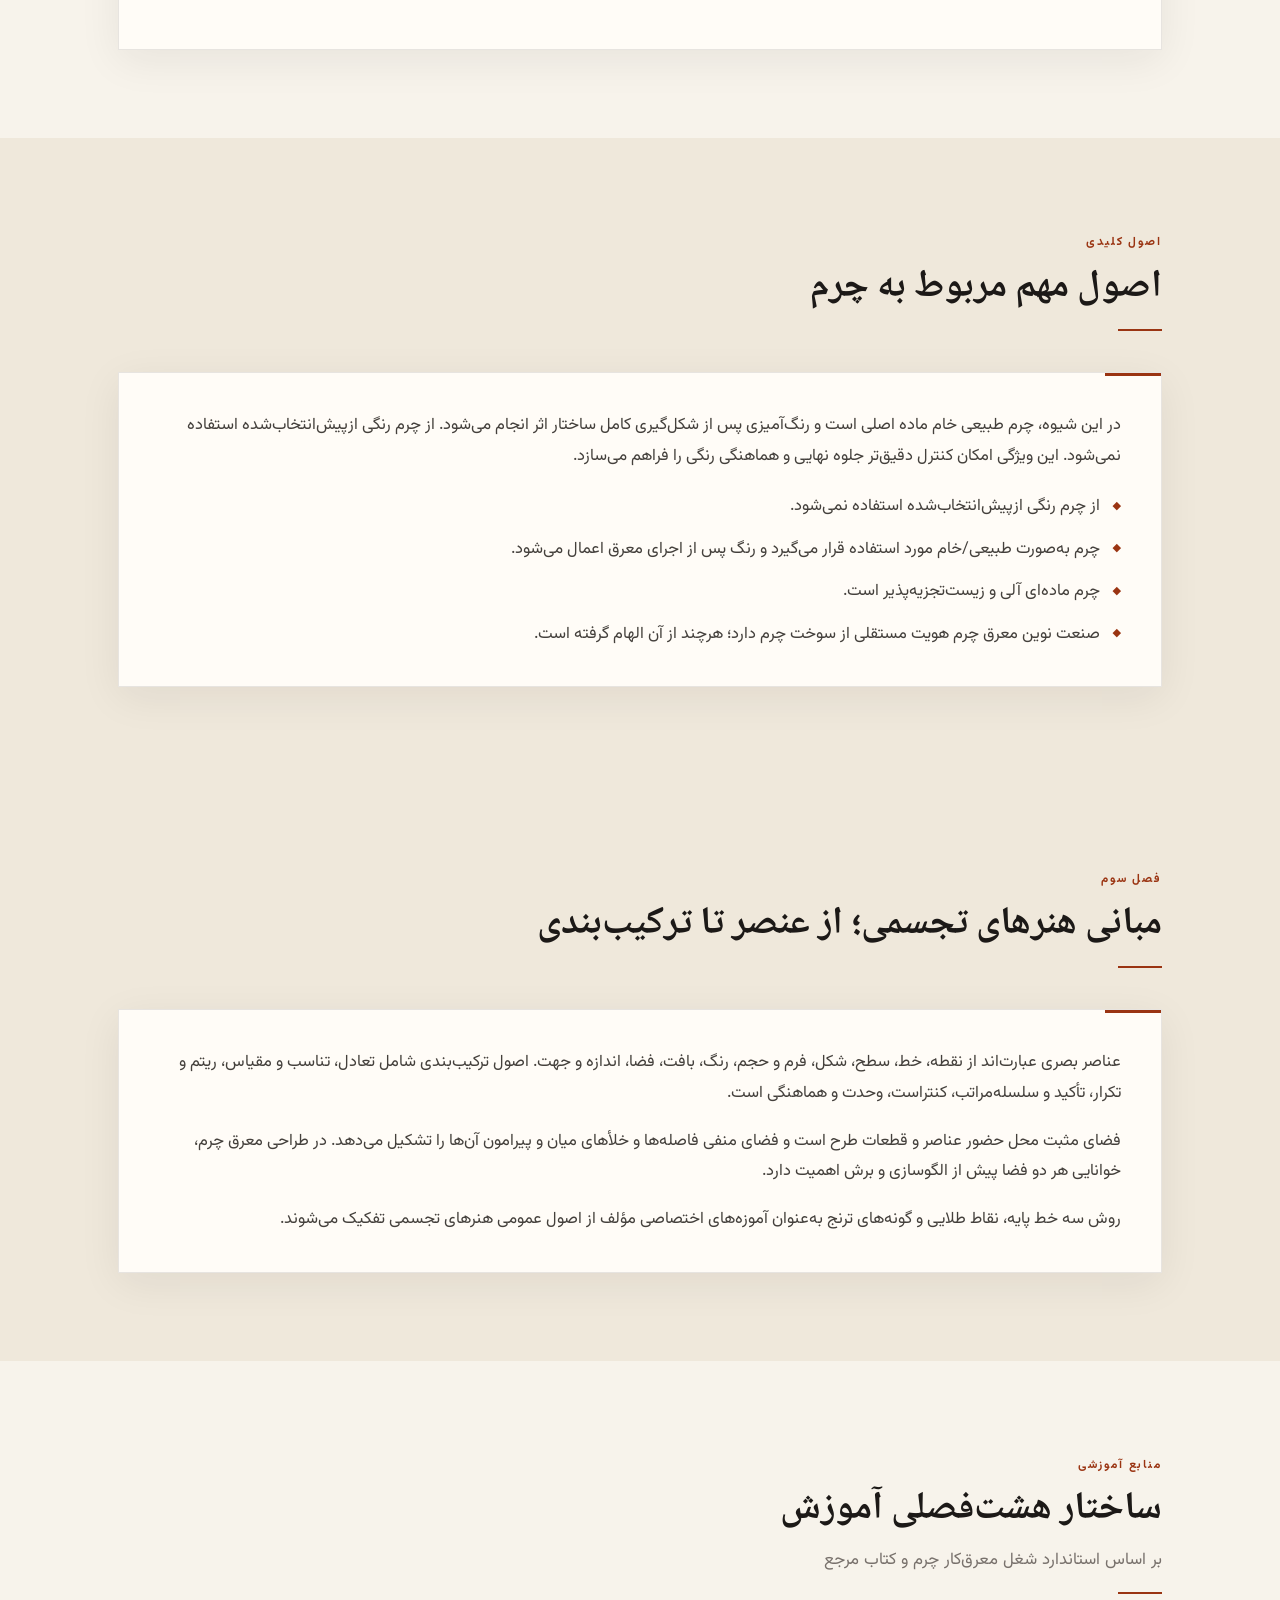
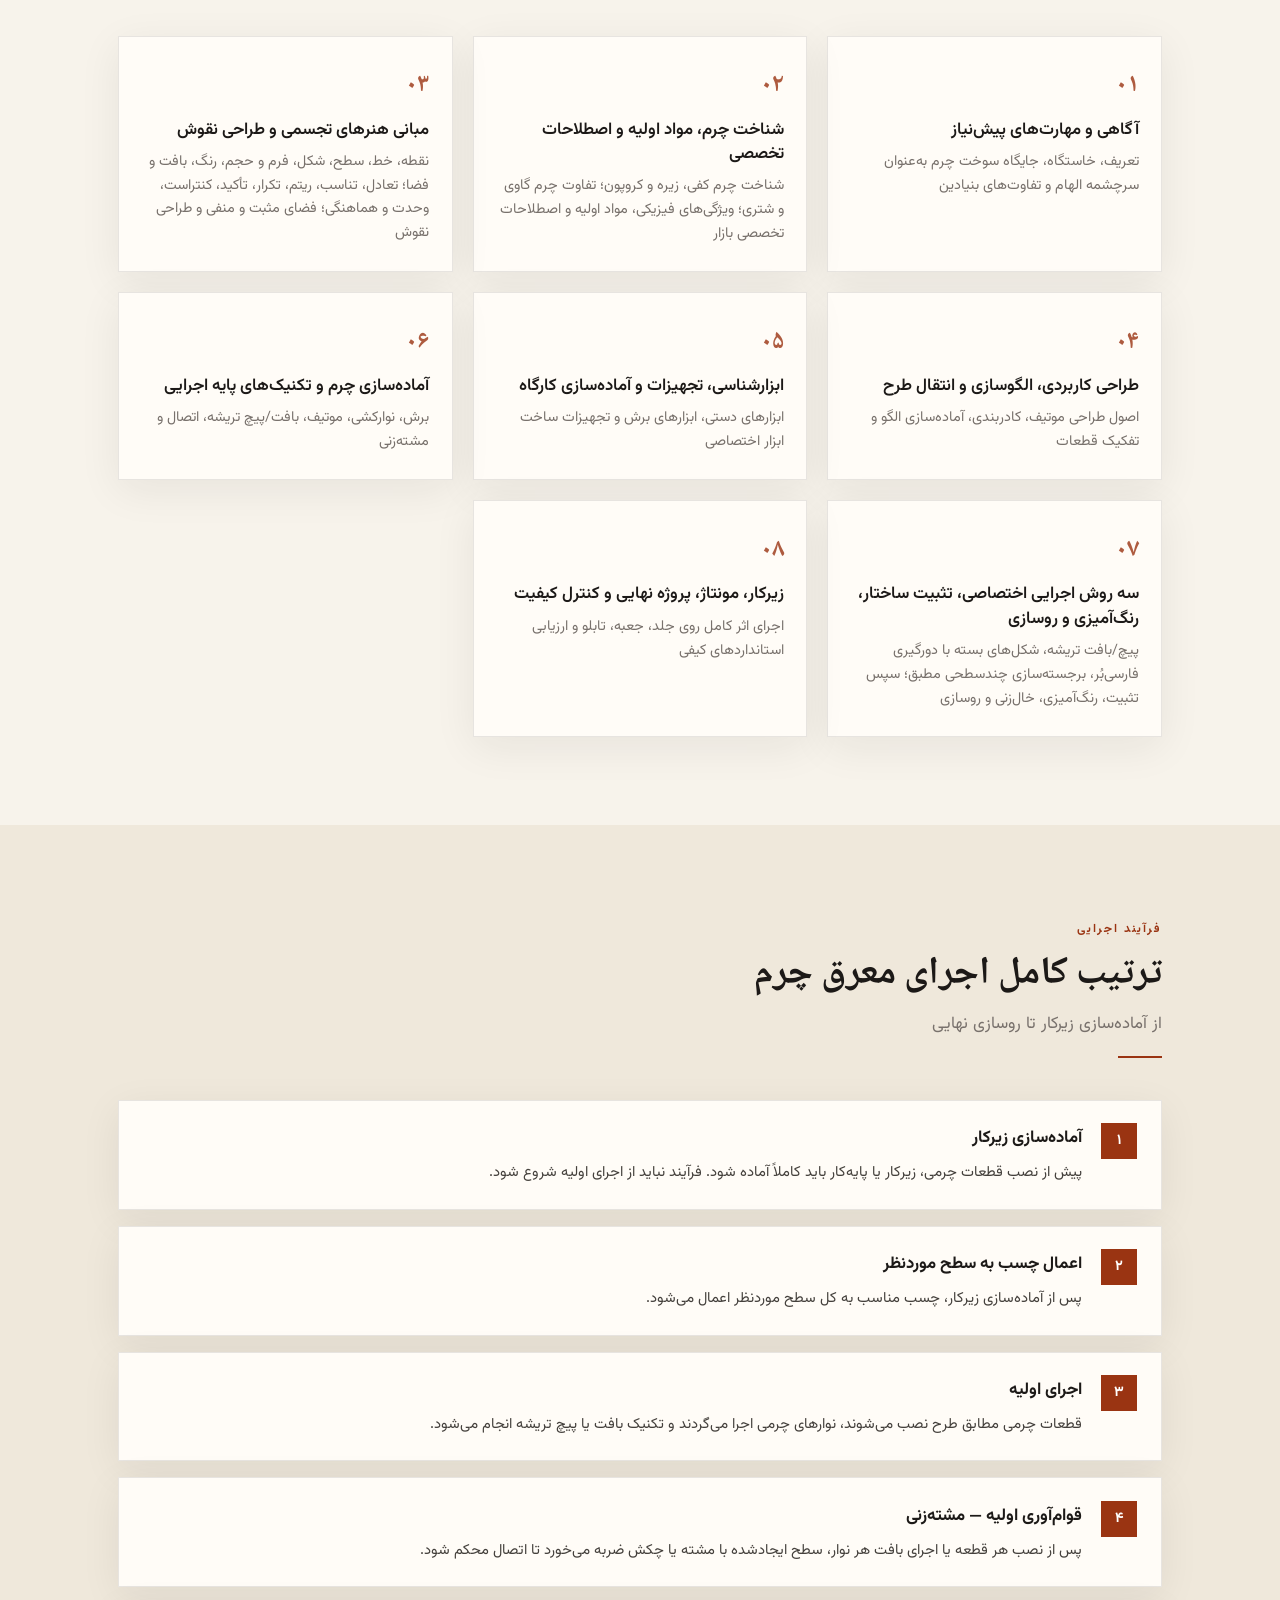
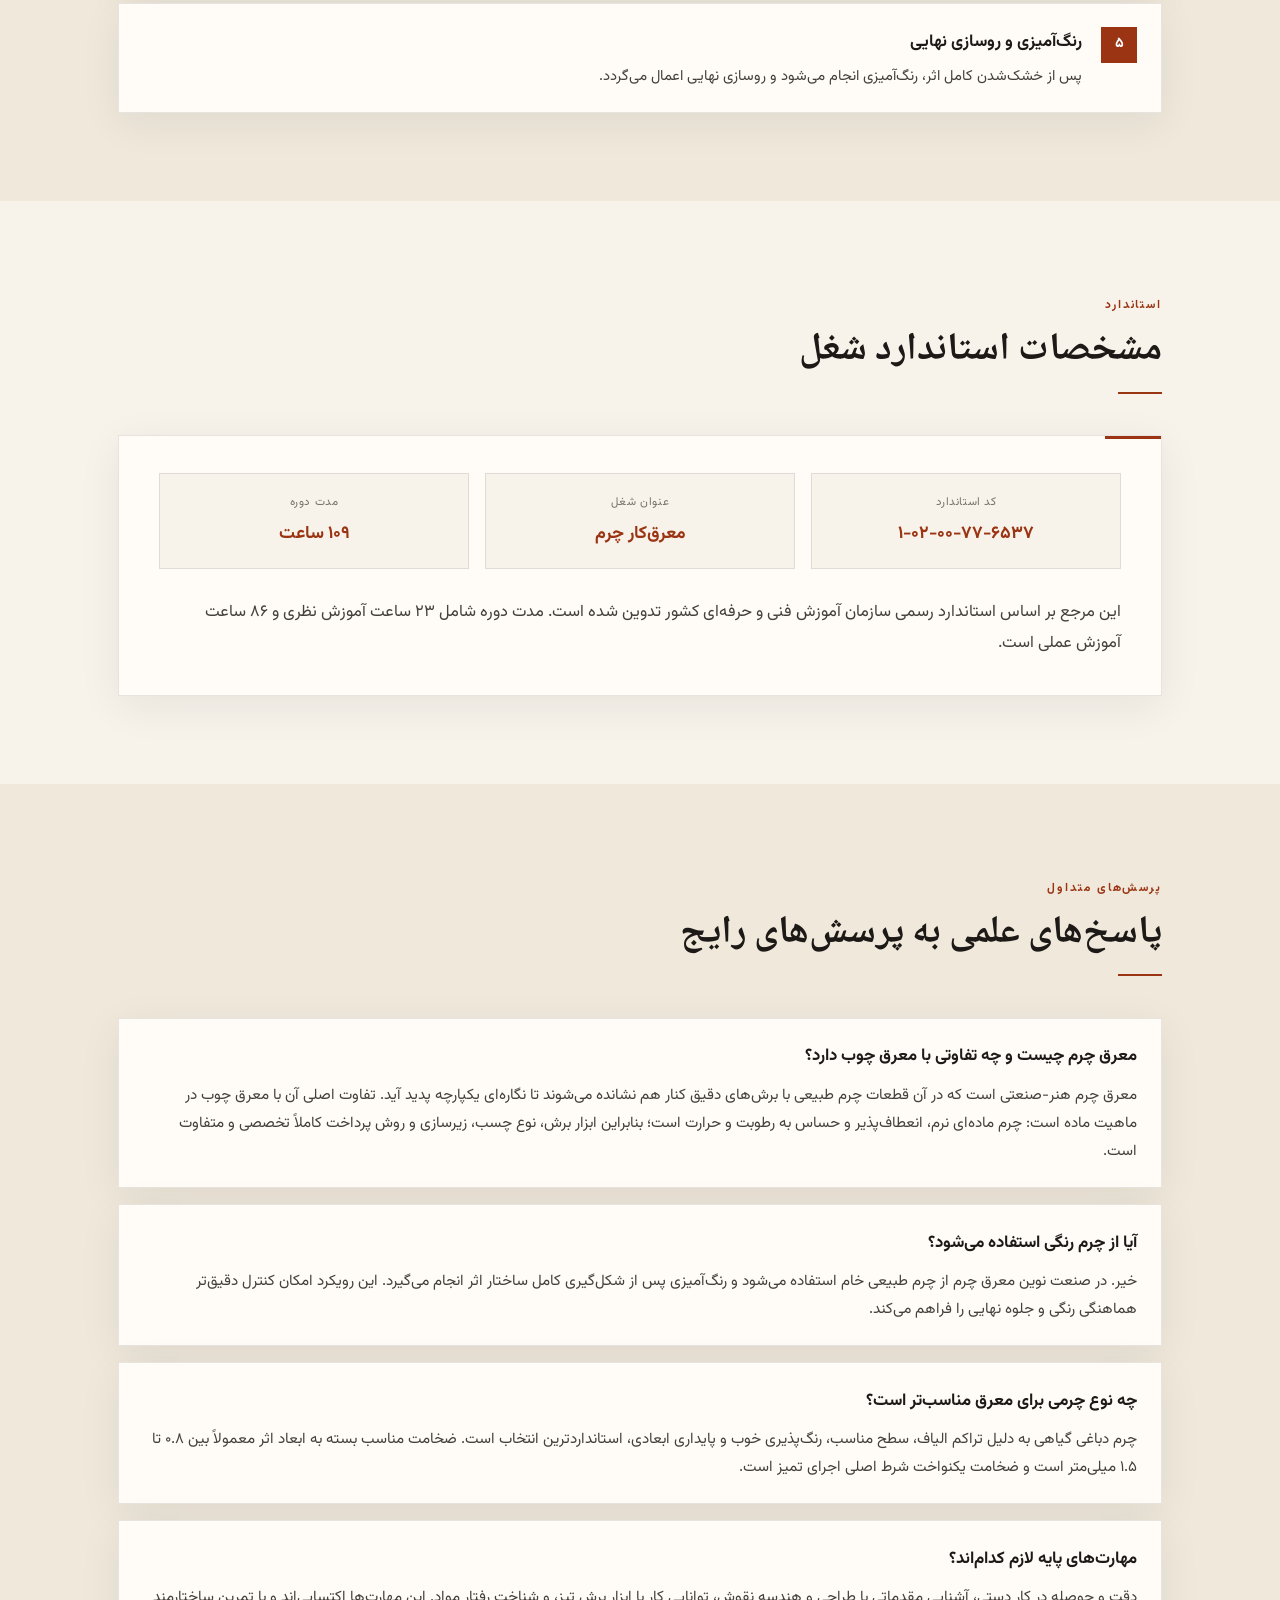
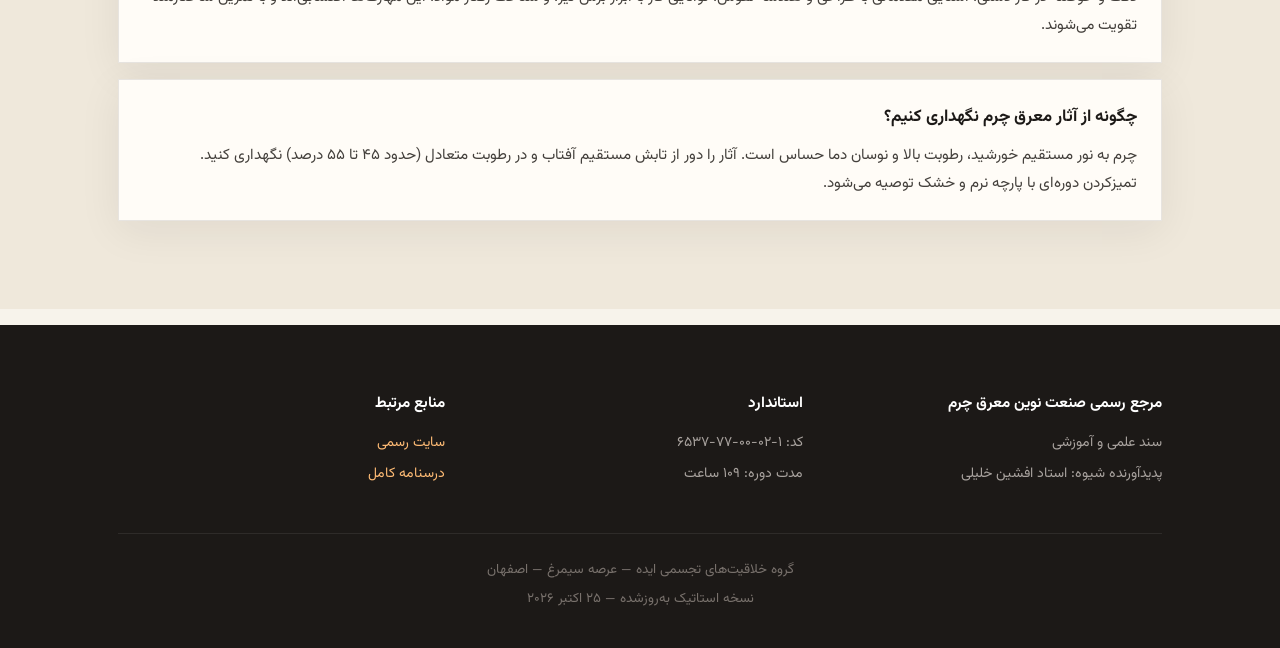
==== commit c11858a7: "هماهنگ‌سازی صفحه کتاب با ساختار و محتوای تثبیت‌شده هشت فصل" ====
--- a/index.html
+++ b/index.html
@@ -58,7 +58,7 @@
       </div>
       <div class="content-card reveal">
         <p>صنعت نوین معرق چرم، یک هنر و صنعت مستقل و بسیار جوان است که بر پایه طراحی، برش، ترکیب و اتصال قطعات چرم طبیعی شکل گرفته و دارای ساختار اجرایی، زبان بصری و فرآیند تولید ویژه خود است.</p>
-        <p>این صنعت در گروه صنایع ثانویه قرار می‌گیرد؛ زیرا اجرای آن نیازمند وجود یک زیرکار یا پایه آماده (مانند جعبه، جلد کتاب، تابلو یا سطوح مناسب دیگر) است و چرم به‌عنوان ساختار هنری و تزئینی بر آن اجرا می‌شود.</p>
+        <p>آثار این صنعت می‌توانند بر روی زیرکار یا پایه‌ای مناسب مانند جعبه، جلد کتاب، تابلو یا سطوح کاربردی اجرا شوند. این موضوع شیوه کاربرد و نصب اثر را توضیح می‌دهد و جایگزین تعریف هویت مستقل این هنرـ‌صنعت نیست.</p>
         <p>آنچه این مرجع را متمایز می‌کند، تلاش برای ثبت دقیق و قابل آموزش یک فرآیند کامل است؛ از شناخت مواد و ابزار تا طراحی، آماده‌سازی زیرکار، برش، نوار یک‌میلیمتری، ساخت موتیف، بافت یا پیچ تریشه، اتصال، قوام‌آوری، رنگ‌آمیزی، خال‌زنی و روسازی نهایی.</p>
         <p class="highlight-box">دوره کامل آموزش این صنعت <strong>۱۰۹ ساعت</strong> است: ۲۳ ساعت نظری و ۸۶ ساعت عملی؛ بر پایه کد استاندارد مهارتی <strong>۱-۰۲-۰۰-۷۷-۶۵۳۷</strong>.</p>
         <div class="quote-box">
@@ -110,36 +110,36 @@
         <div class="card reveal">
           <div class="card-num">۰۲</div>
           <h3>شناخت چرم، مواد اولیه و اصطلاحات تخصصی</h3>
-          <p>نقطه، خط، سطح، شکل، فرم، رنگ، بافت، فضا؛ تعادل، تناسب، ریتم، تکرار، تأکید، کنتراست و وحدت؛ طراحی نقوش ایرانی و اسلیمی</p>
+          <p>شناخت چرم کفی، زیره و کروپون؛ تفاوت چرم گاوی و شتری؛ ویژگی‌های فیزیکی، مواد اولیه و اصطلاحات تخصصی بازار</p>
         </div>
         <div class="card reveal">
           <div class="card-num">۰۳</div>
           <h3>مبانی هنرهای تجسمی و طراحی نقوش</h3>
-          <p>گروه‌بندی چرم‌ها، دباغی، اصطلاحات تخصصی بازار و آماده‌سازی مواد</p>
+          <p>نقطه، خط، سطح، شکل، فرم و حجم، رنگ، بافت و فضا؛ تعادل، تناسب، ریتم، تکرار، تأکید، کنتراست، وحدت و هماهنگی؛ فضای مثبت و منفی و طراحی نقوش</p>
         </div>
         <div class="card reveal">
           <div class="card-num">۰۴</div>
-          <h3>طراحی کاربردی و الگوسازی</h3>
+          <h3>طراحی کاربردی، الگوسازی و انتقال طرح</h3>
           <p>اصول طراحی موتیف، کادربندی، آماده‌سازی الگو و تفکیک قطعات</p>
         </div>
         <div class="card reveal">
           <div class="card-num">۰۵</div>
-          <h3>ابزارشناسی و کارگاه</h3>
+          <h3>ابزارشناسی، تجهیزات و آماده‌سازی کارگاه</h3>
           <p>ابزارهای دستی، ابزارهای برش و تجهیزات ساخت ابزار اختصاصی</p>
         </div>
         <div class="card reveal">
           <div class="card-num">۰۶</div>
-          <h3>تکنیک‌های اجرایی پایه</h3>
+          <h3>آماده‌سازی چرم و تکنیک‌های پایه اجرایی</h3>
           <p>برش، نوارکشی، موتیف، بافت/پیچ تریشه، اتصال و مشته‌زنی</p>
         </div>
         <div class="card reveal">
           <div class="card-num">۰۷</div>
-          <h3>تثبیت، رنگ‌آمیزی و روسازی</h3>
-          <p>قوام‌آوری نهایی، رنگ‌آمیزی تخصصی، خال‌زنی و پوشش نهایی</p>
+          <h3>سه روش اجرایی اختصاصی، تثبیت ساختار، رنگ‌آمیزی و روسازی</h3>
+          <p>پیچ/بافت تریشه، شکل‌های بسته با دورگیری فارسی‌بُر، برجسته‌سازی چندسطحی مطبق؛ سپس تثبیت، رنگ‌آمیزی، خال‌زنی و روسازی</p>
         </div>
         <div class="card reveal">
           <div class="card-num">۰۸</div>
-          <h3>اجرا روی زیرکار و پروژه‌های عملی</h3>
+          <h3>زیرکار، مونتاژ، پروژه نهایی و کنترل کیفیت</h3>
           <p>اجرای اثر کامل روی جلد، جعبه، تابلو و ارزیابی استانداردهای کیفی</p>
         </div>
       </div>
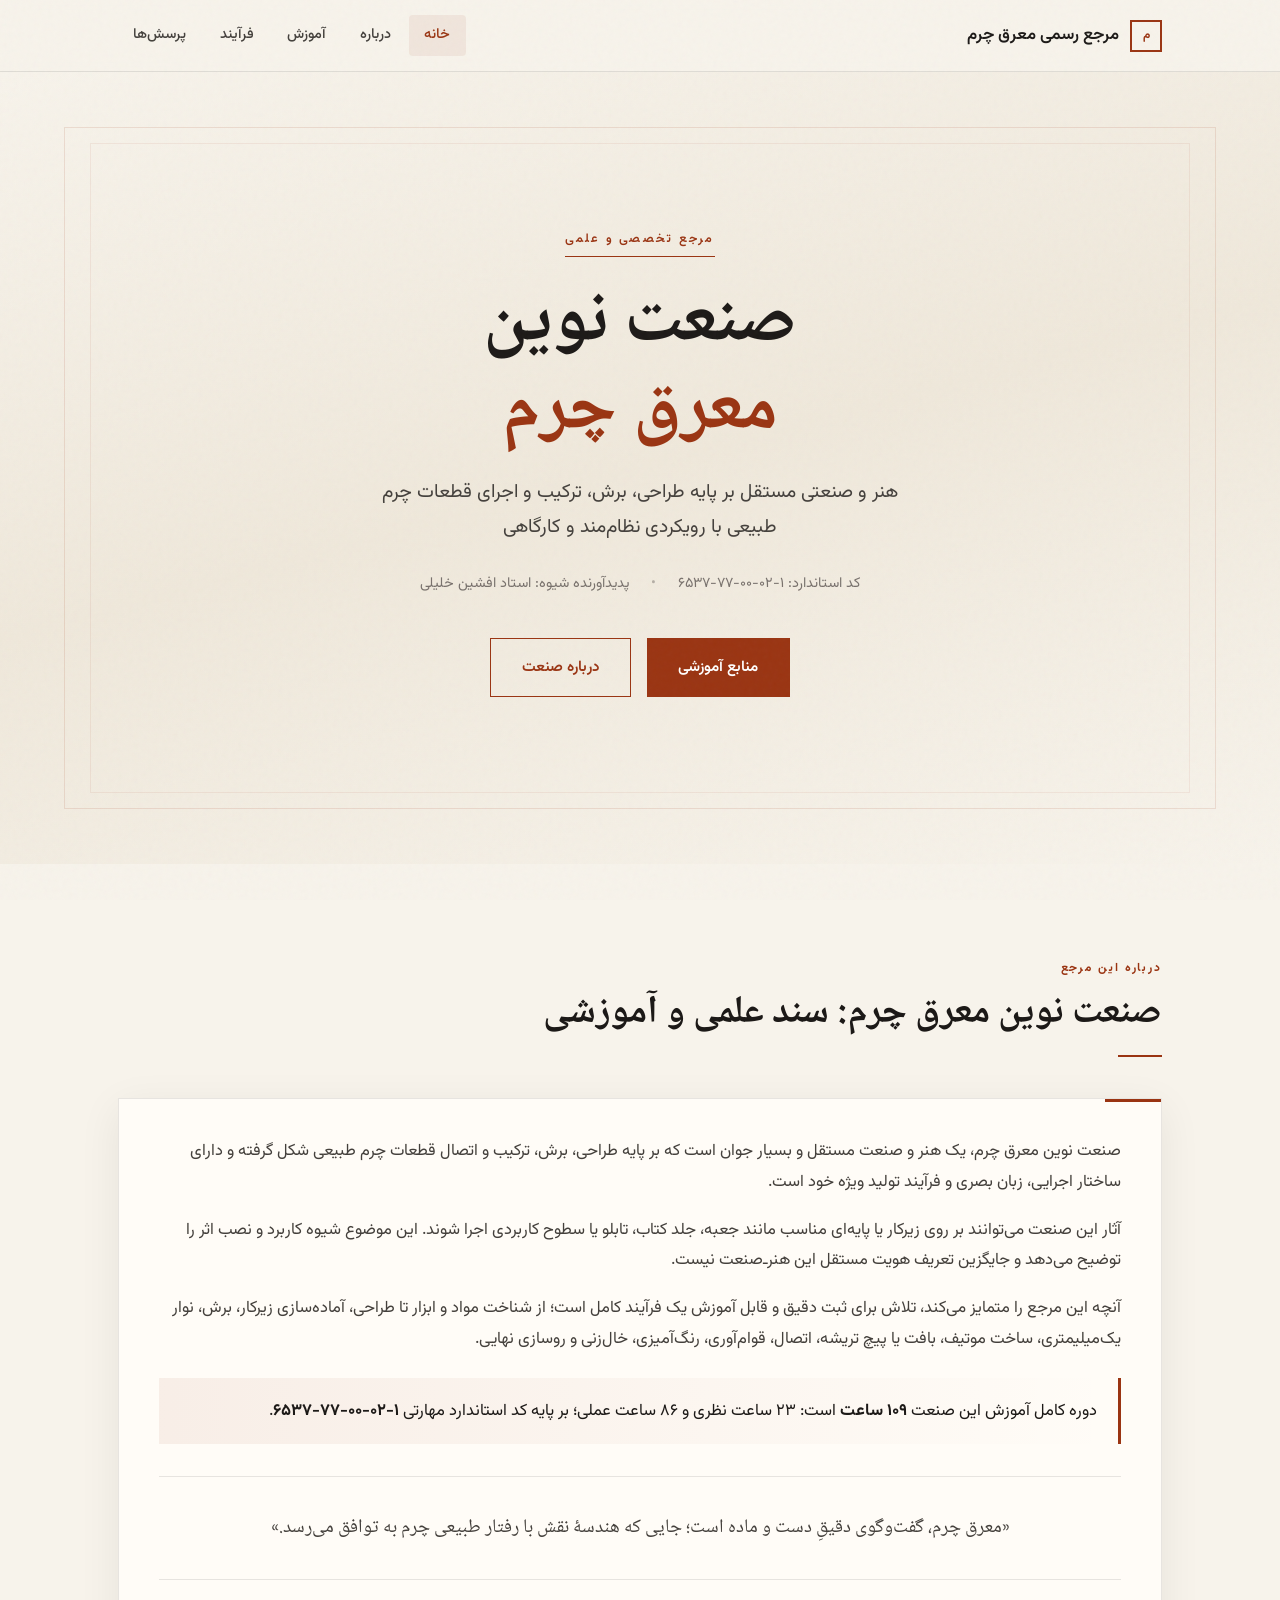
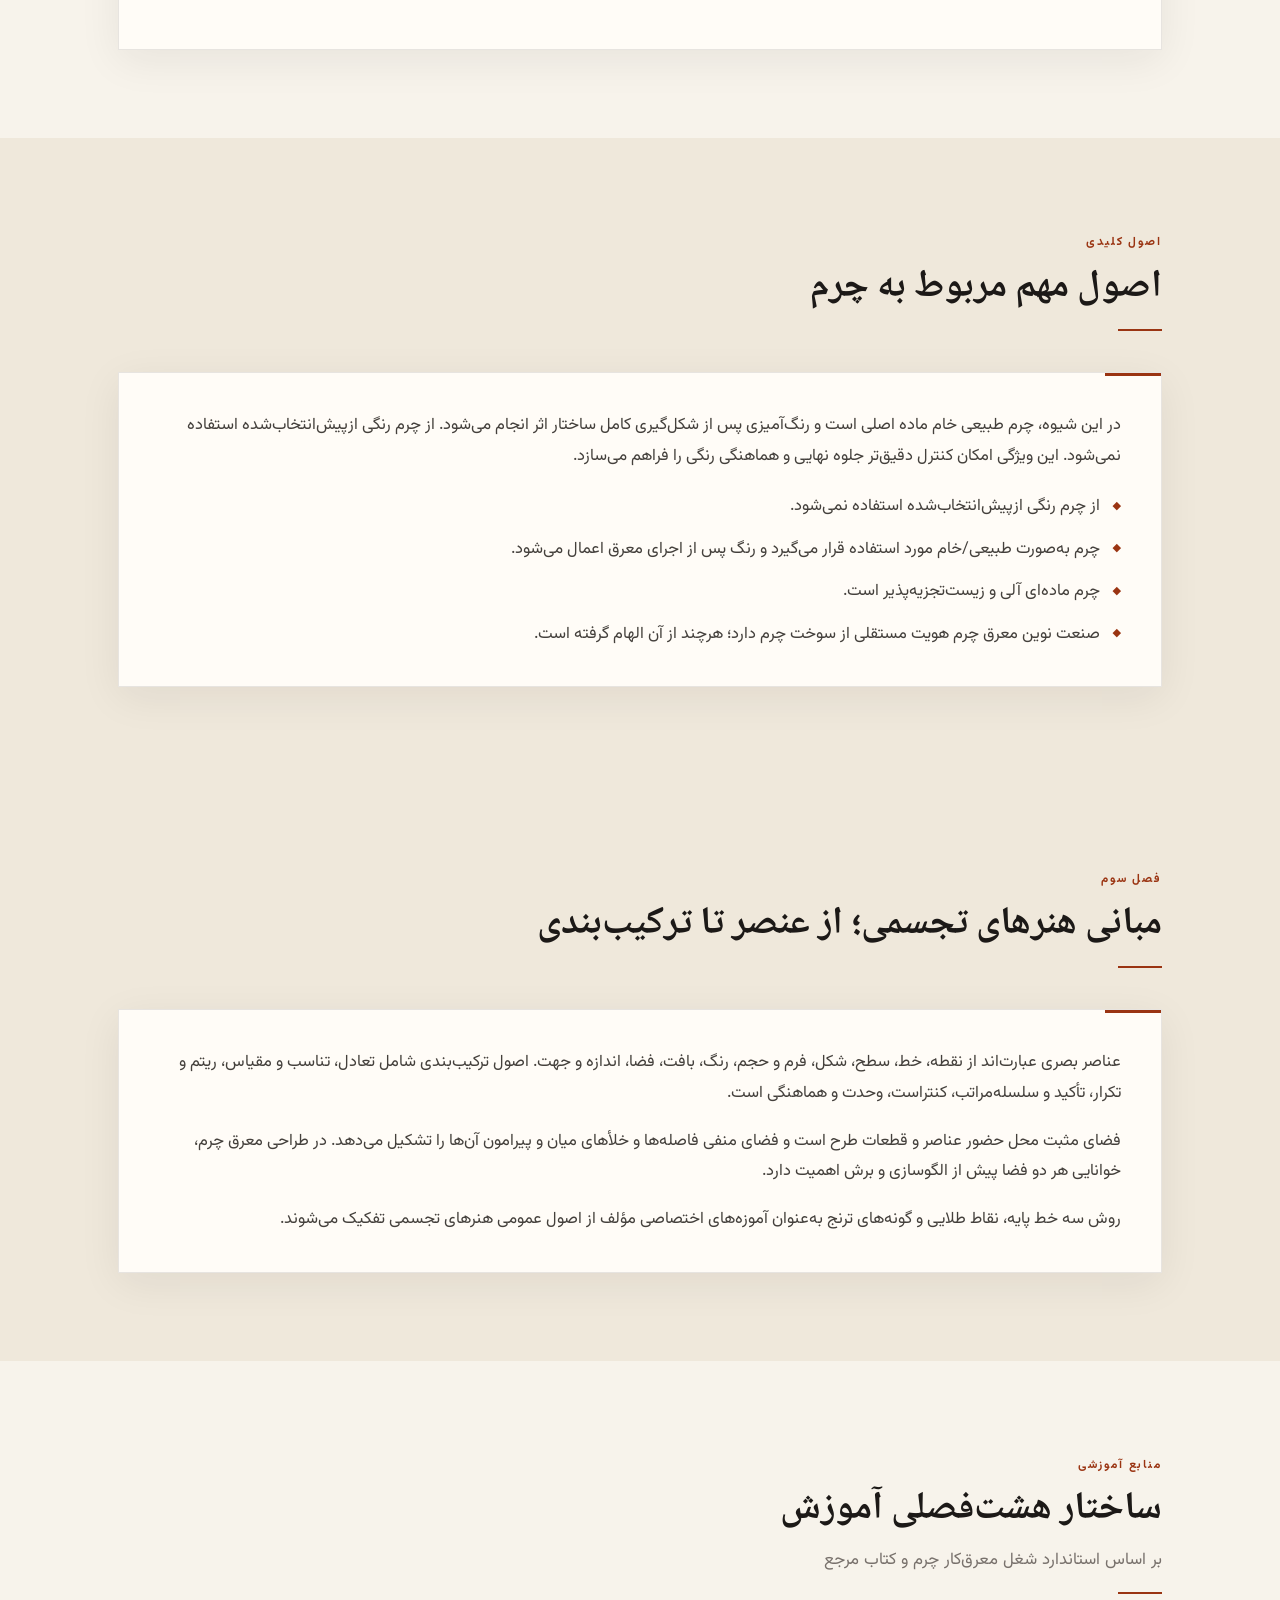
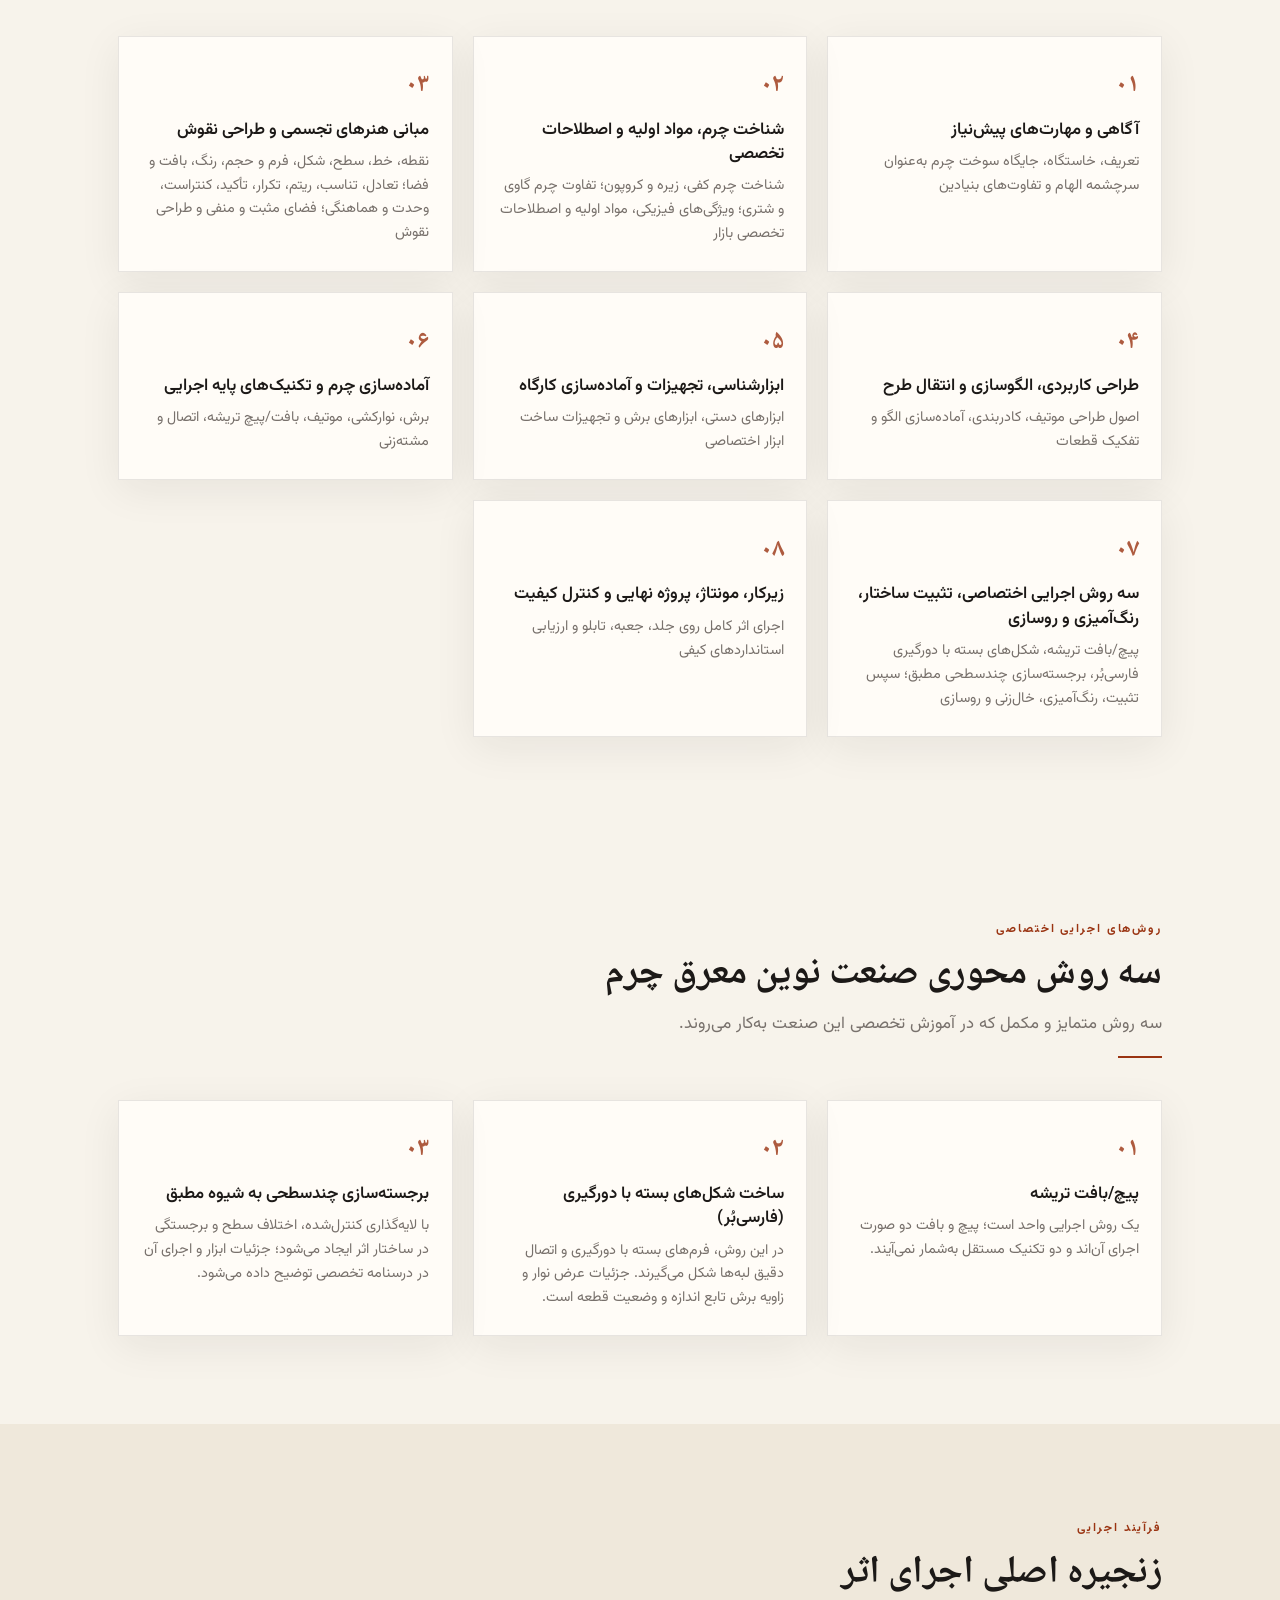
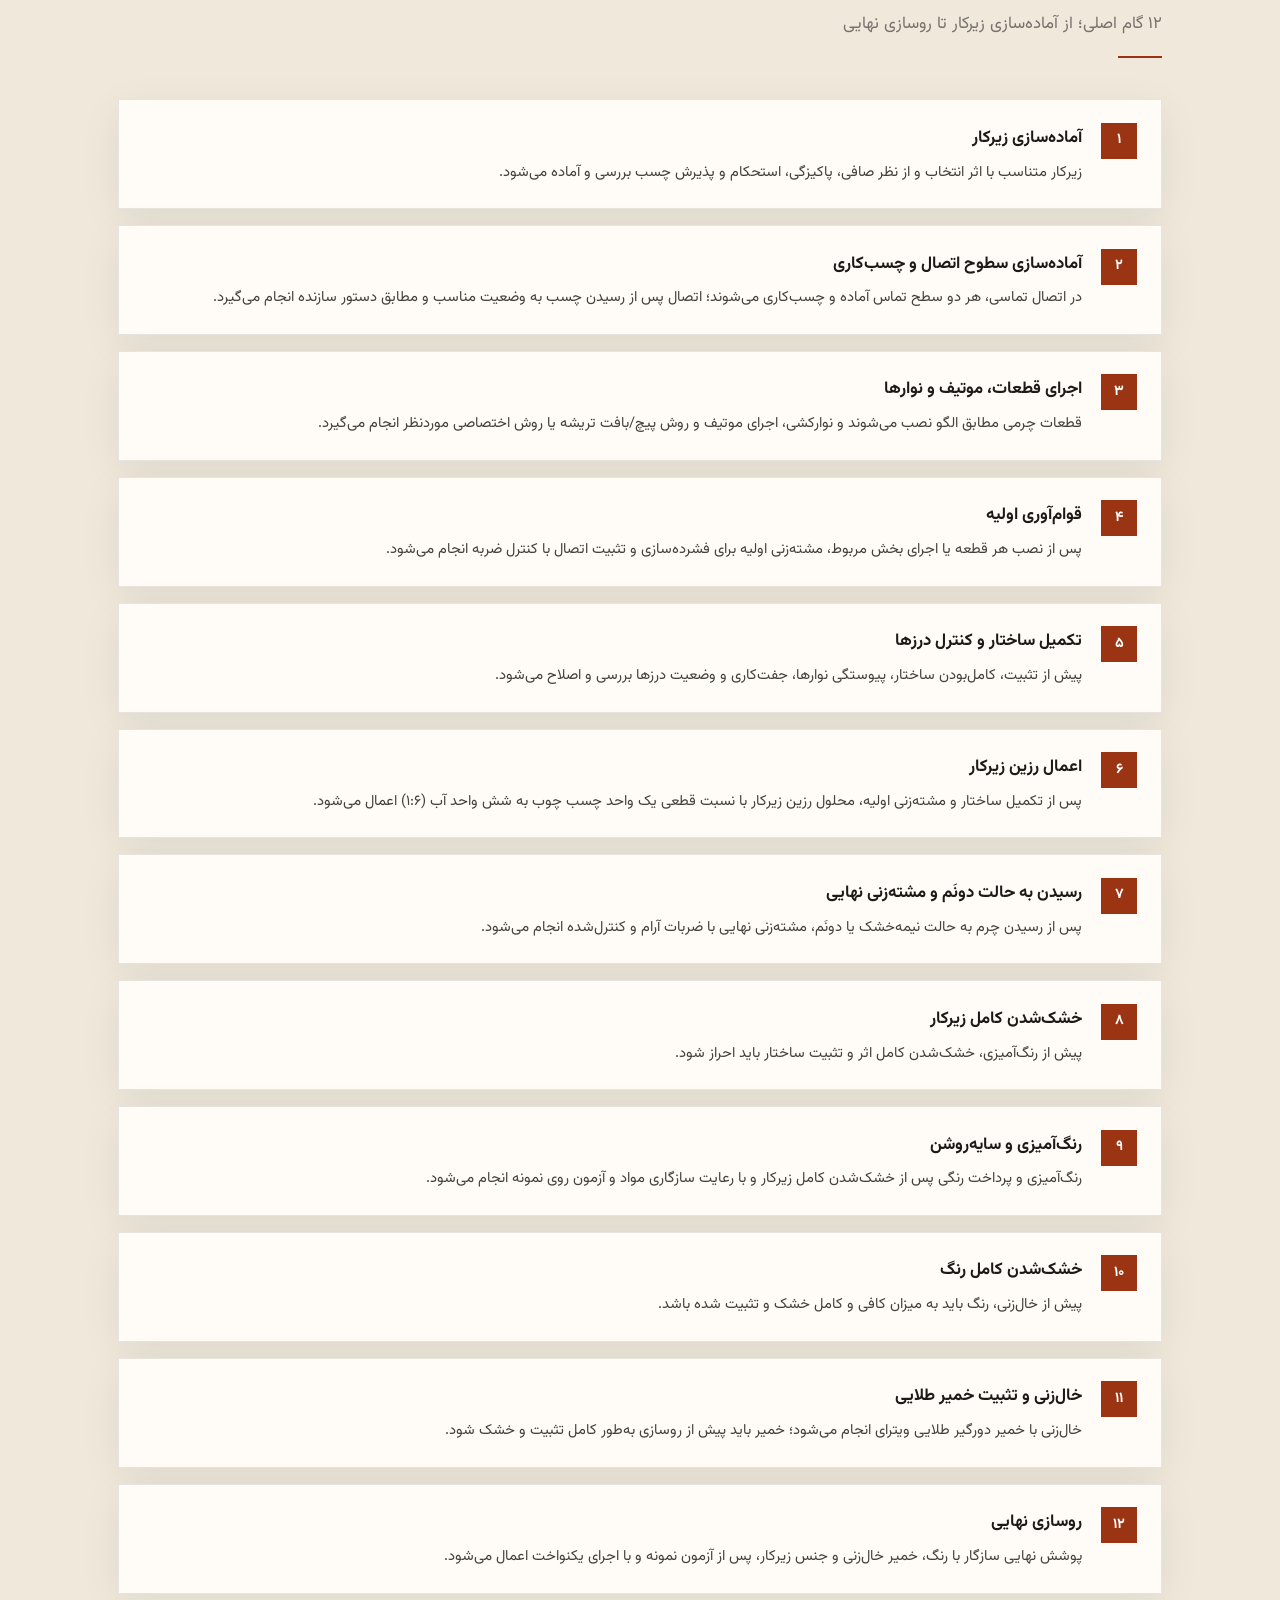
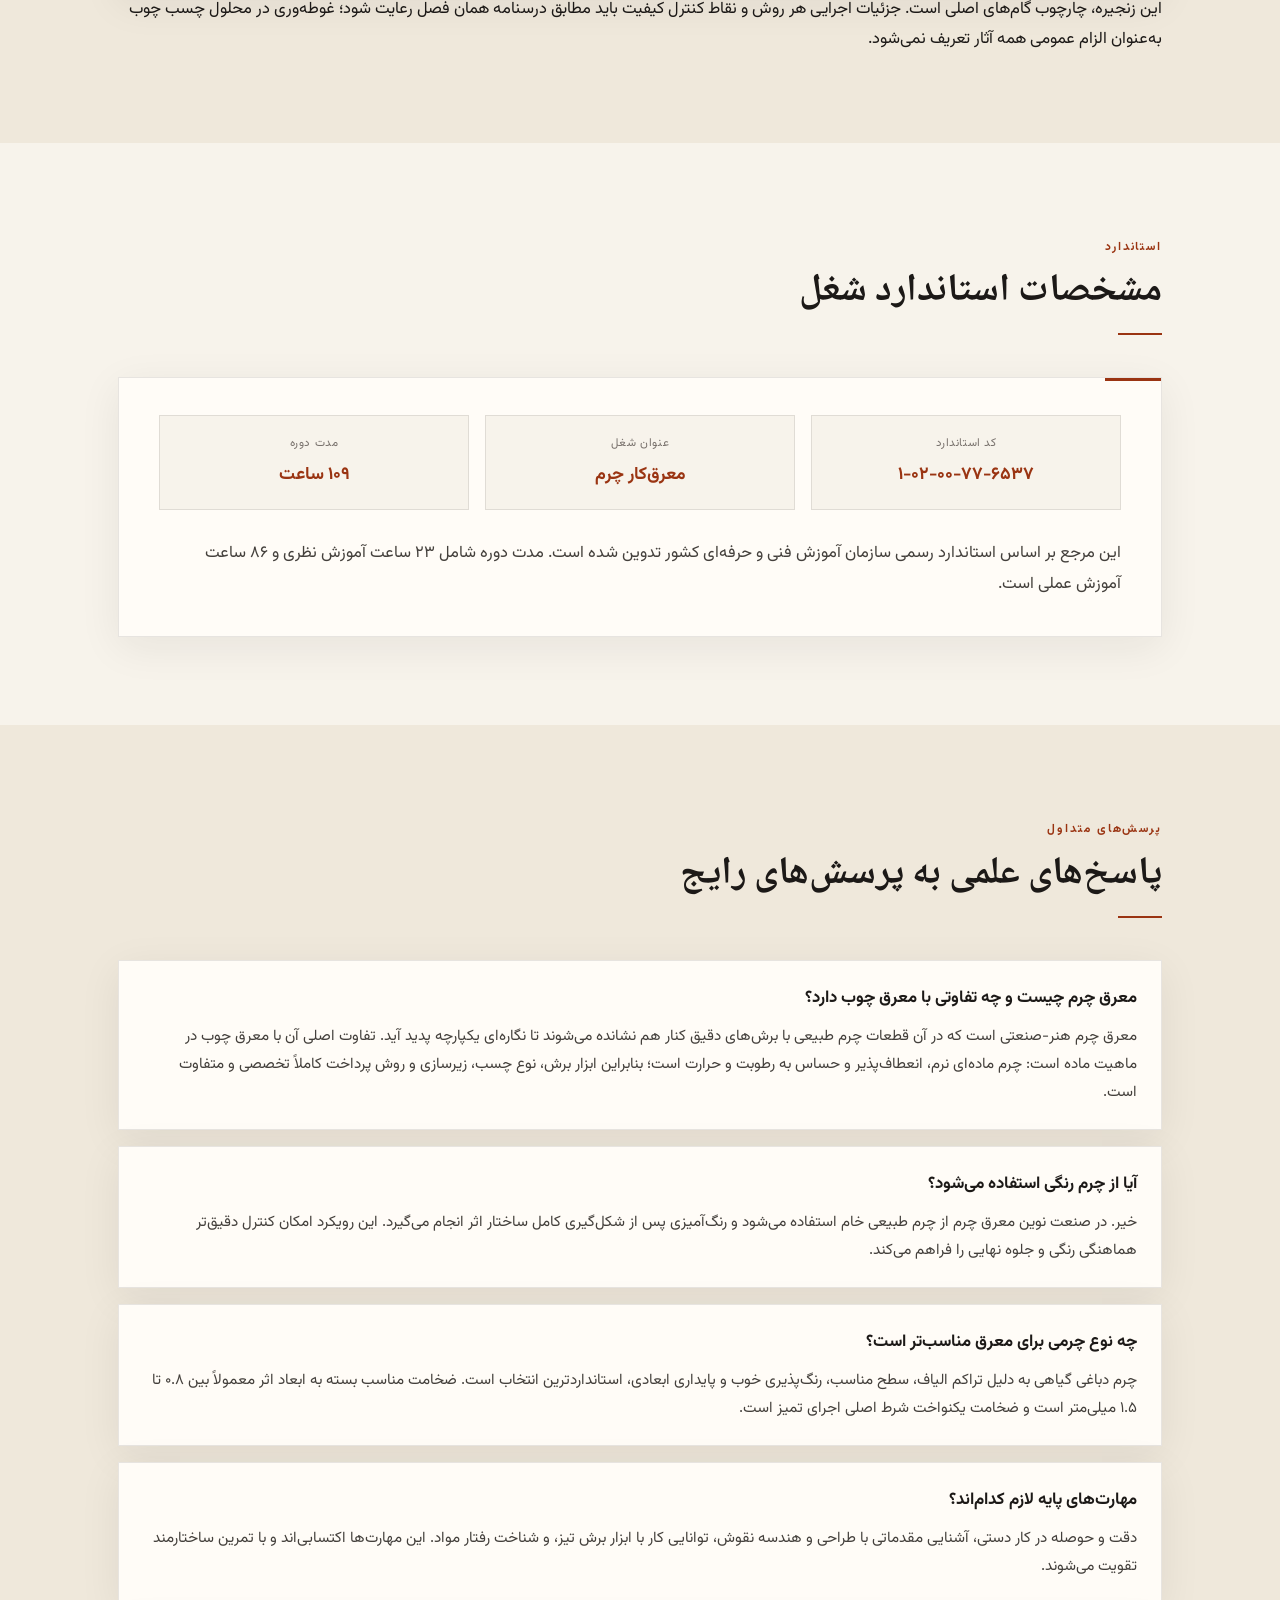
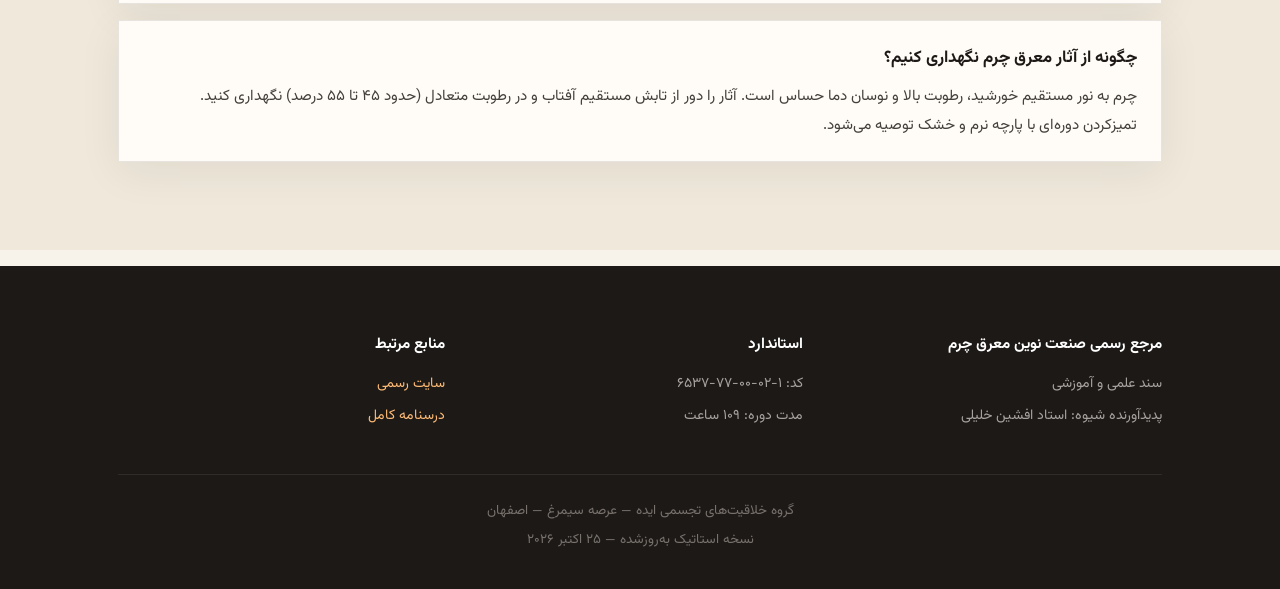
==== commit 09de78c4: "تکمیل آموزش روش‌های اختصاصی و زنجیره ۱۲ گام اجرایی" ====
--- a/index.html
+++ b/index.html
@@ -146,54 +146,47 @@
     </div>
   </section>
 
-  <section id="process" class="section section-alt">
+      <section id="techniques" class="section">
+    <div class="container">
+      <div class="section-header">
+        <span class="section-label">روش‌های اجرایی اختصاصی</span>
+        <h2 class="section-title">سه روش محوری صنعت نوین معرق چرم</h2>
+        <p class="section-desc">سه روش متمایز و مکمل که در آموزش تخصصی این صنعت به‌کار می‌روند.</p>
+      </div>
+      <div class="cards-grid">
+        <article class="card reveal"><div class="card-num">۰۱</div><h3>پیچ/بافت تریشه</h3><p>یک روش اجرایی واحد است؛ پیچ و بافت دو صورت اجرای آن‌اند و دو تکنیک مستقل به‌شمار نمی‌آیند.</p></article>
+        <article class="card reveal"><div class="card-num">۰۲</div><h3>ساخت شکل‌های بسته با دورگیری (فارسی‌بُر)</h3><p>در این روش، فرم‌های بسته با دورگیری و اتصال دقیق لبه‌ها شکل می‌گیرند. جزئیات عرض نوار و زاویه برش تابع اندازه و وضعیت قطعه است.</p></article>
+        <article class="card reveal"><div class="card-num">۰۳</div><h3>برجسته‌سازی چندسطحی به شیوه مطبق</h3><p>با لایه‌گذاری کنترل‌شده، اختلاف سطح و برجستگی در ساختار اثر ایجاد می‌شود؛ جزئیات ابزار و اجرای آن در درسنامه تخصصی توضیح داده می‌شود.</p></article>
+      </div>
+    </div>
+  </section>
+
+<section id="process" class="section section-alt">
     <div class="container">
       <div class="section-header">
         <span class="section-label">فرآیند اجرایی</span>
-        <h2 class="section-title">ترتیب کامل اجرای معرق چرم</h2>
-        <p class="section-desc">از آماده‌سازی زیرکار تا روسازی نهایی</p>
+        <h2 class="section-title">زنجیره اصلی اجرای اثر</h2>
+        <p class="section-desc">۱۲ گام اصلی؛ از آماده‌سازی زیرکار تا روسازی نهایی</p>
       </div>
       <div class="process-list">
-        <div class="process-item reveal">
-          <div class="process-num">۱</div>
-          <div class="process-body">
-            <h4>آماده‌سازی زیرکار</h4>
-            <p>پیش از نصب قطعات چرمی، زیرکار یا پایه‌کار باید کاملاً آماده شود. فرآیند نباید از اجرای اولیه شروع شود.</p>
-          </div>
-        </div>
-        <div class="process-item reveal">
-          <div class="process-num">۲</div>
-          <div class="process-body">
-            <h4>اعمال چسب به سطح موردنظر</h4>
-            <p>پس از آماده‌سازی زیرکار، چسب مناسب به کل سطح موردنظر اعمال می‌شود.</p>
-          </div>
-        </div>
-        <div class="process-item reveal">
-          <div class="process-num">۳</div>
-          <div class="process-body">
-            <h4>اجرای اولیه</h4>
-            <p>قطعات چرمی مطابق طرح نصب می‌شوند، نوارهای چرمی اجرا می‌گردند و تکنیک بافت یا پیچ تریشه انجام می‌شود.</p>
-          </div>
-        </div>
-        <div class="process-item reveal">
-          <div class="process-num">۴</div>
-          <div class="process-body">
-            <h4>قوام‌آوری اولیه — مشته‌زنی</h4>
-            <p>پس از نصب هر قطعه یا اجرای بافت هر نوار، سطح ایجادشده با مشته یا چکش ضربه می‌خورد تا اتصال محکم شود.</p>
-          </div>
-        </div>
-        <div class="process-item reveal">
-          <div class="process-num">۵</div>
-          <div class="process-body">
-            <h4>رنگ‌آمیزی و روسازی نهایی</h4>
-            <p>پس از خشک‌شدن کامل اثر، رنگ‌آمیزی انجام می‌شود و روسازی نهایی اعمال می‌گردد.</p>
-          </div>
-        </div>
-      </div>
-    </div>
-  </section>
-
-  <section id="standard" class="section">
+        <div class="process-item reveal"><div class="process-num">۱</div><div class="process-body"><h4>آماده‌سازی زیرکار</h4><p>زیرکار متناسب با اثر انتخاب و از نظر صافی، پاکیزگی، استحکام و پذیرش چسب بررسی و آماده می‌شود.</p></div></div>
+        <div class="process-item reveal"><div class="process-num">۲</div><div class="process-body"><h4>آماده‌سازی سطوح اتصال و چسب‌کاری</h4><p>در اتصال تماسی، هر دو سطح تماس آماده و چسب‌کاری می‌شوند؛ اتصال پس از رسیدن چسب به وضعیت مناسب و مطابق دستور سازنده انجام می‌گیرد.</p></div></div>
+        <div class="process-item reveal"><div class="process-num">۳</div><div class="process-body"><h4>اجرای قطعات، موتیف و نوارها</h4><p>قطعات چرمی مطابق الگو نصب می‌شوند و نوارکشی، اجرای موتیف و روش پیچ/بافت تریشه یا روش اختصاصی موردنظر انجام می‌گیرد.</p></div></div>
+        <div class="process-item reveal"><div class="process-num">۴</div><div class="process-body"><h4>قوام‌آوری اولیه</h4><p>پس از نصب هر قطعه یا اجرای بخش مربوط، مشته‌زنی اولیه برای فشرده‌سازی و تثبیت اتصال با کنترل ضربه انجام می‌شود.</p></div></div>
+        <div class="process-item reveal"><div class="process-num">۵</div><div class="process-body"><h4>تکمیل ساختار و کنترل درزها</h4><p>پیش از تثبیت، کامل‌بودن ساختار، پیوستگی نوارها، جفت‌کاری و وضعیت درزها بررسی و اصلاح می‌شود.</p></div></div>
+        <div class="process-item reveal"><div class="process-num">۶</div><div class="process-body"><h4>اعمال رزین زیرکار</h4><p>پس از تکمیل ساختار و مشته‌زنی اولیه، محلول رزین زیرکار با نسبت قطعی یک واحد چسب چوب به شش واحد آب (۱:۶) اعمال می‌شود.</p></div></div>
+        <div class="process-item reveal"><div class="process-num">۷</div><div class="process-body"><h4>رسیدن به حالت دونَم و مشته‌زنی نهایی</h4><p>پس از رسیدن چرم به حالت نیمه‌خشک یا دونَم، مشته‌زنی نهایی با ضربات آرام و کنترل‌شده انجام می‌شود.</p></div></div>
+        <div class="process-item reveal"><div class="process-num">۸</div><div class="process-body"><h4>خشک‌شدن کامل زیرکار</h4><p>پیش از رنگ‌آمیزی، خشک‌شدن کامل اثر و تثبیت ساختار باید احراز شود.</p></div></div>
+        <div class="process-item reveal"><div class="process-num">۹</div><div class="process-body"><h4>رنگ‌آمیزی و سایه‌روشن</h4><p>رنگ‌آمیزی و پرداخت رنگی پس از خشک‌شدن کامل زیرکار و با رعایت سازگاری مواد و آزمون روی نمونه انجام می‌شود.</p></div></div>
+        <div class="process-item reveal"><div class="process-num">۱۰</div><div class="process-body"><h4>خشک‌شدن کامل رنگ</h4><p>پیش از خال‌زنی، رنگ باید به میزان کافی و کامل خشک و تثبیت شده باشد.</p></div></div>
+        <div class="process-item reveal"><div class="process-num">۱۱</div><div class="process-body"><h4>خال‌زنی و تثبیت خمیر طلایی</h4><p>خال‌زنی با خمیر دورگیر طلایی ویترای انجام می‌شود؛ خمیر باید پیش از روسازی به‌طور کامل تثبیت و خشک شود.</p></div></div>
+        <div class="process-item reveal"><div class="process-num">۱۲</div><div class="process-body"><h4>روسازی نهایی</h4><p>پوشش نهایی سازگار با رنگ، خمیر خال‌زنی و جنس زیرکار، پس از آزمون نمونه و با اجرای یکنواخت اعمال می‌شود.</p></div></div>
+      </div>
+      <p class="note">این زنجیره، چارچوب گام‌های اصلی است. جزئیات اجرایی هر روش و نقاط کنترل کیفیت باید مطابق درسنامه همان فصل رعایت شود؛ غوطه‌وری در محلول چسب چوب به‌عنوان الزام عمومی همه آثار تعریف نمی‌شود.</p>
+    </div>
+  </section>
+
+<section id="standard" class="section">
     <div class="container">
       <div class="section-header">
         <span class="section-label">استاندارد</span>
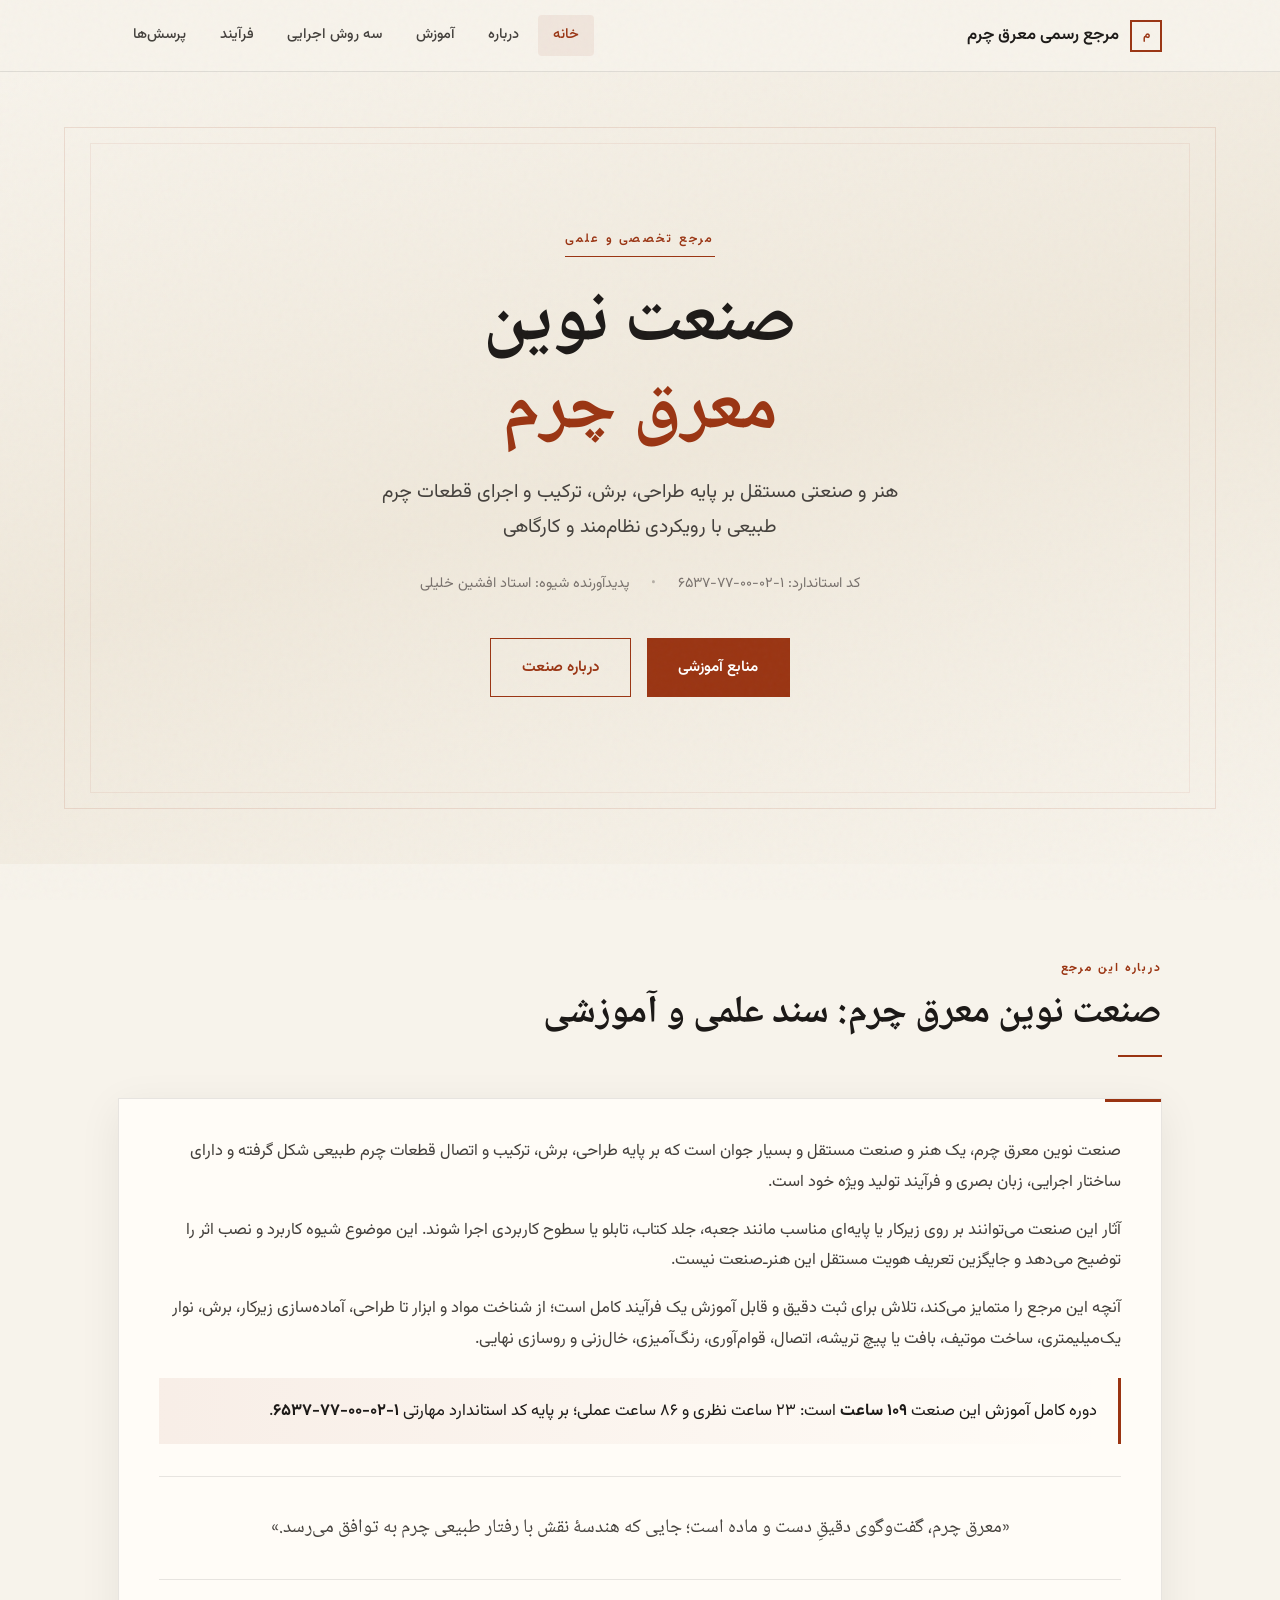
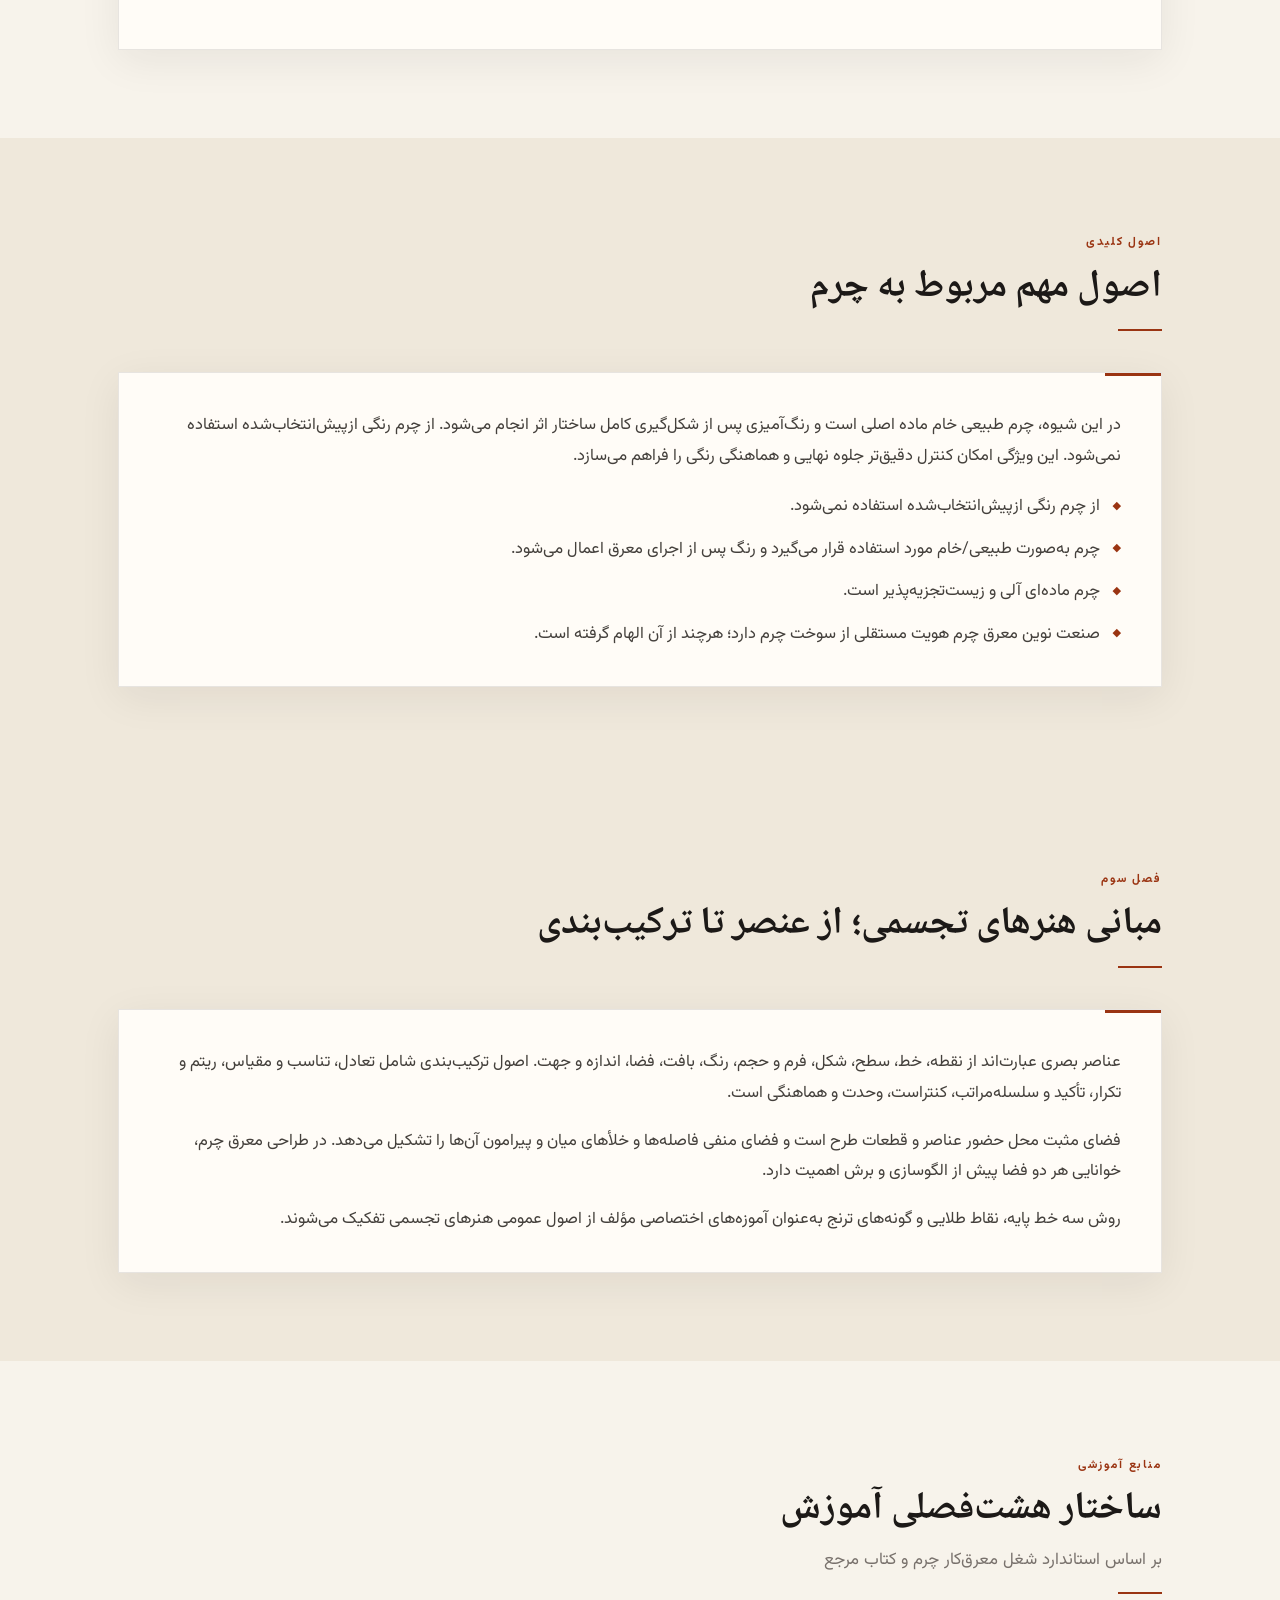
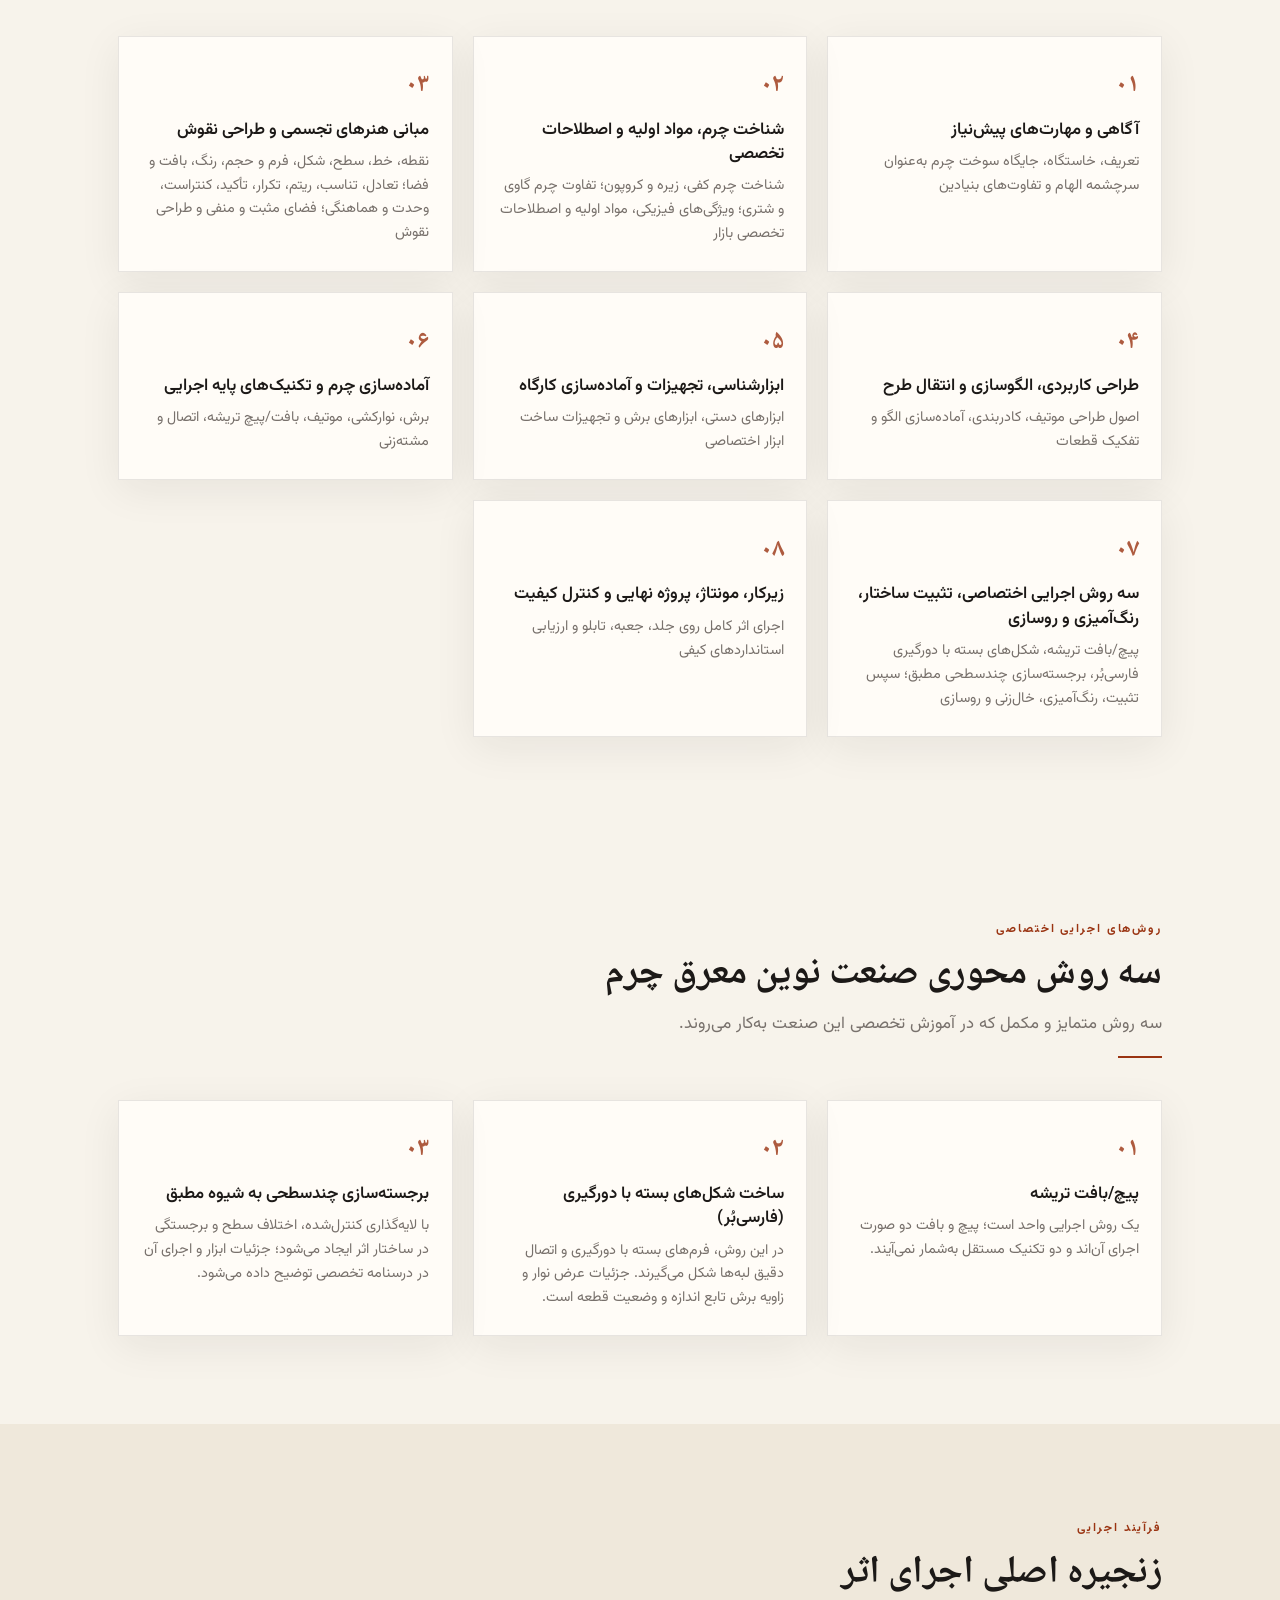
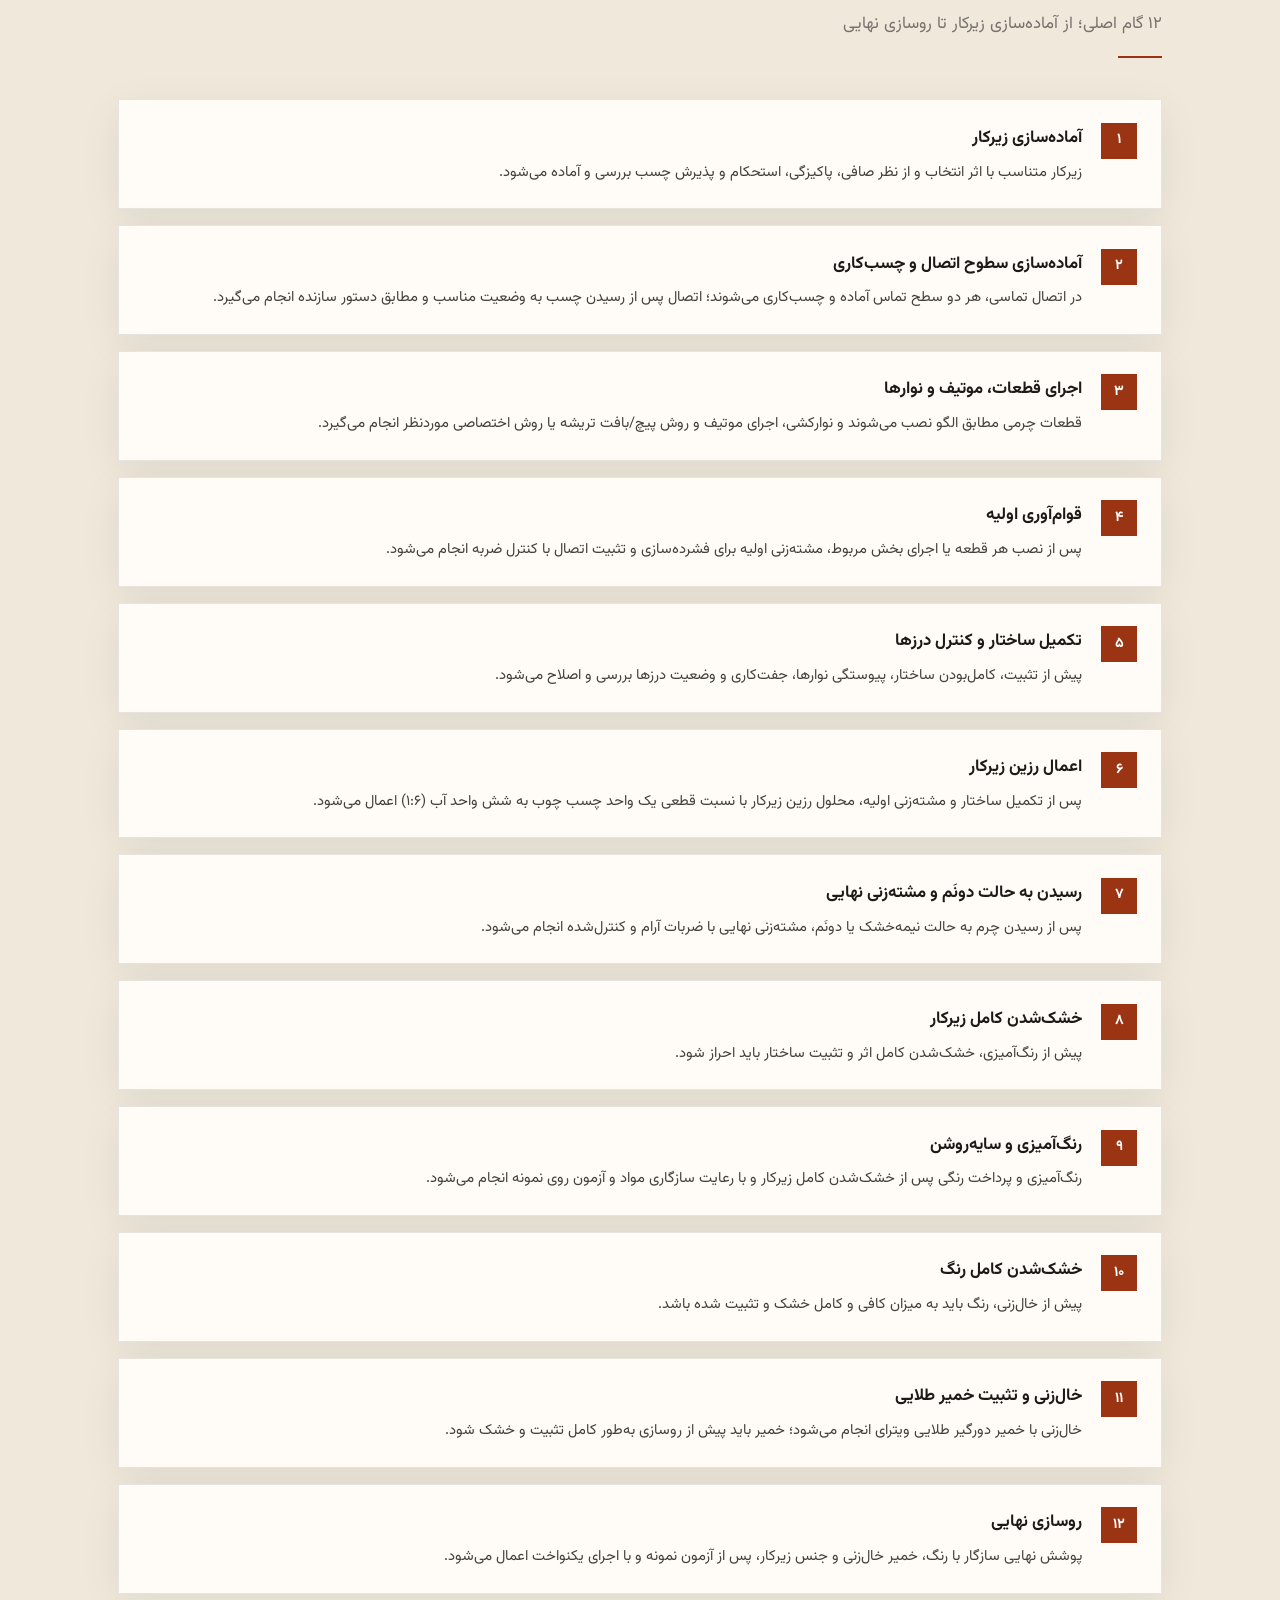
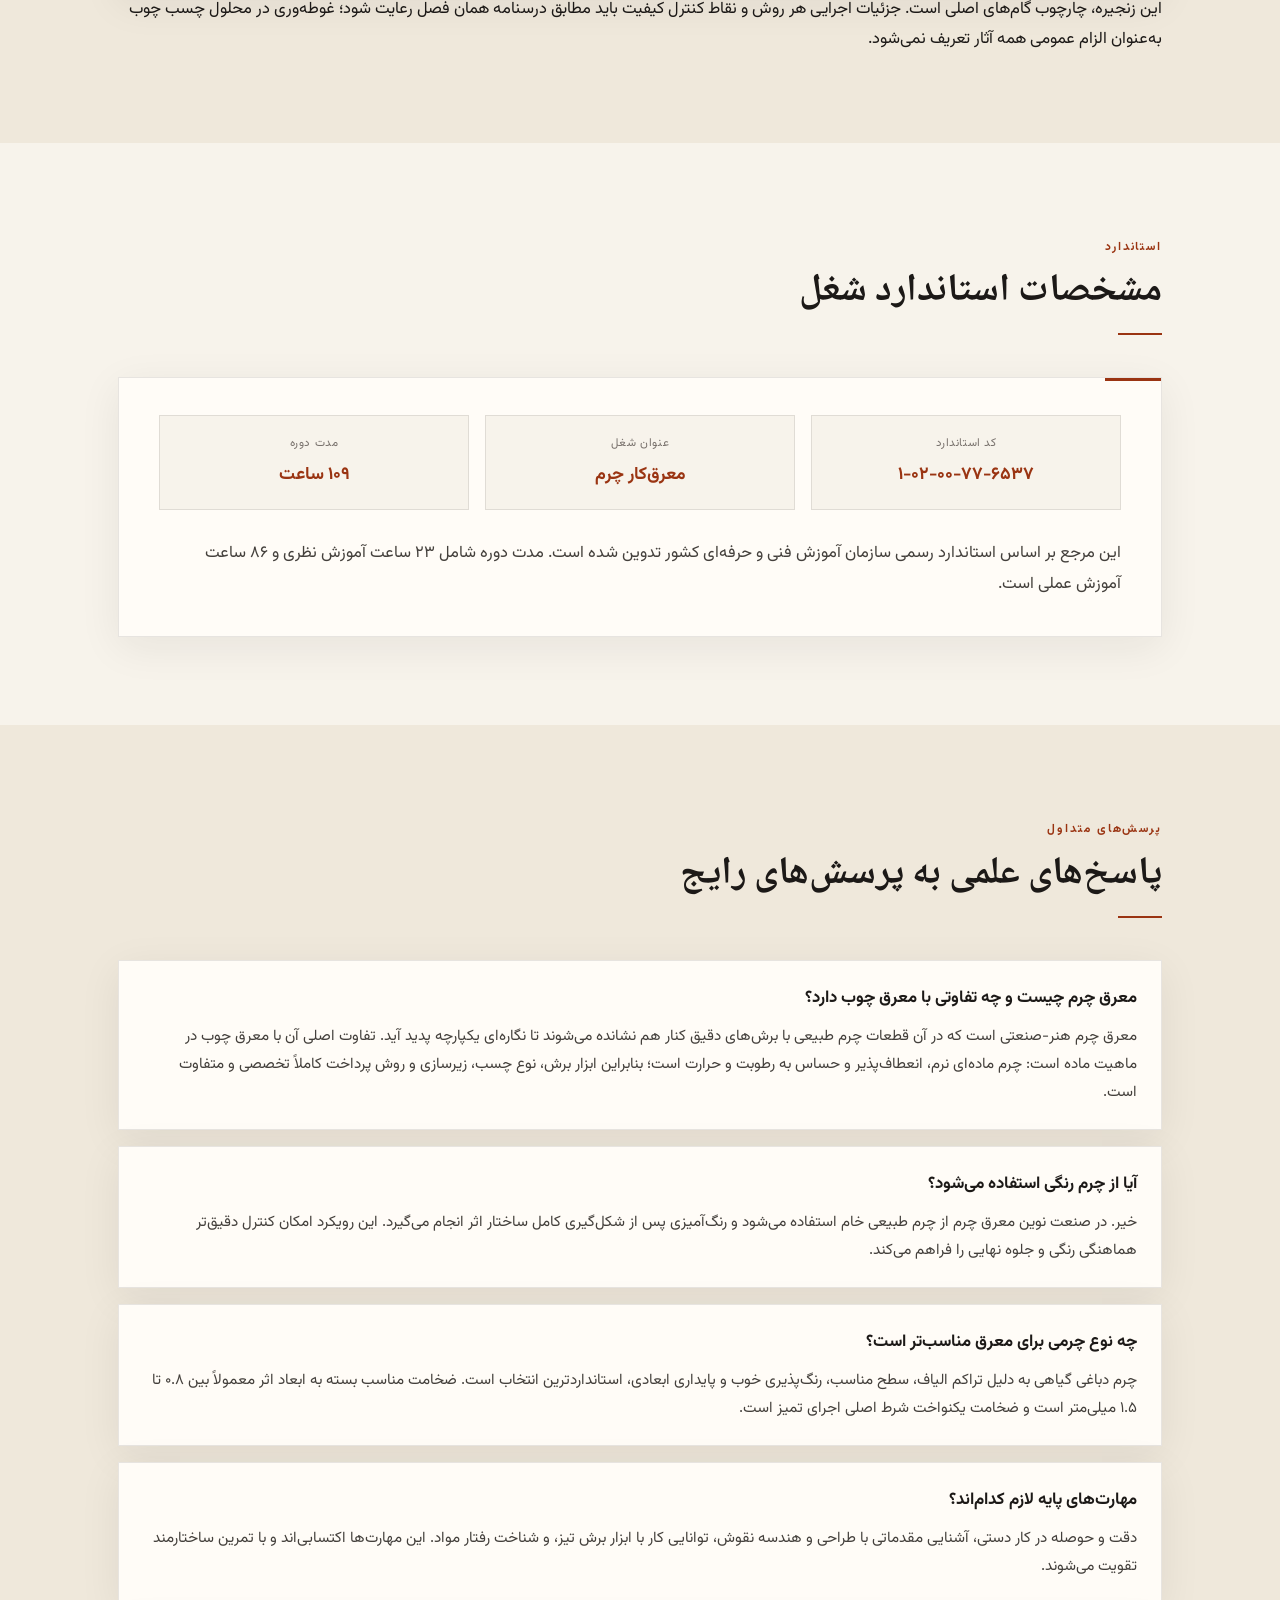
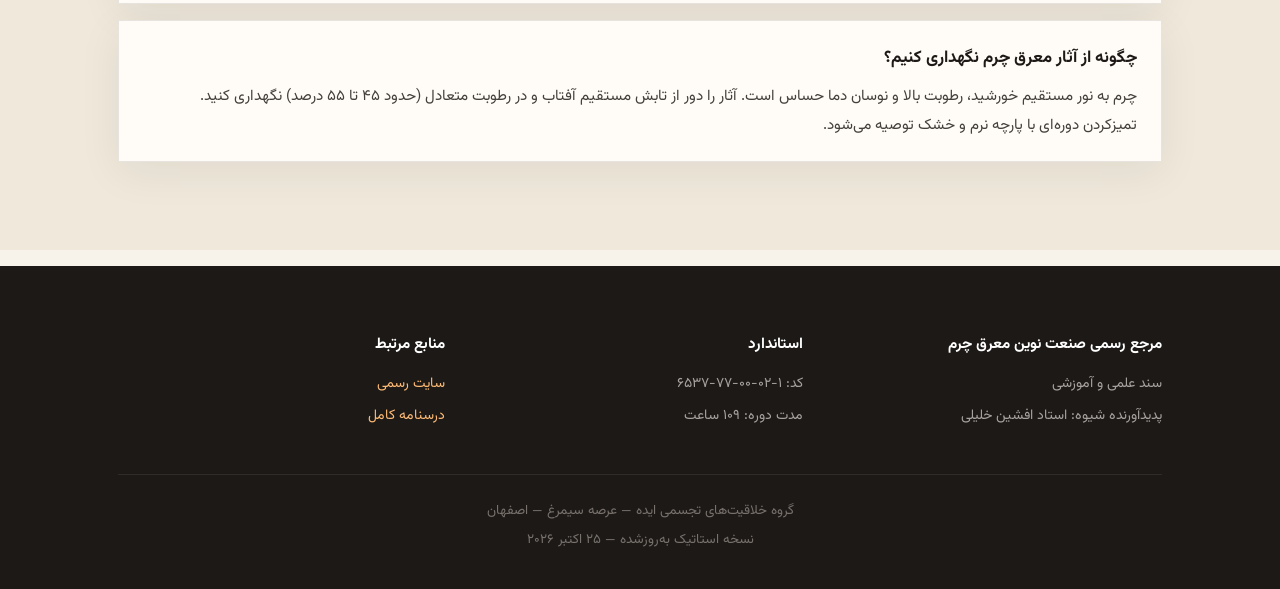
==== commit 55a6bdce: "افزودن دسترسی مستقیم به بخش سه روش اجرایی" ====
--- a/index.html
+++ b/index.html
@@ -26,6 +26,7 @@
         <a href="#home" class="nav-link active">خانه</a>
         <a href="#about" class="nav-link">درباره</a>
         <a href="#education" class="nav-link">آموزش</a>
+        <a href="#techniques" class="nav-link">سه روش اجرایی</a>
         <a href="#process" class="nav-link">فرآیند</a>
         <a href="#faq" class="nav-link">پرسش‌ها</a>
       </nav>
